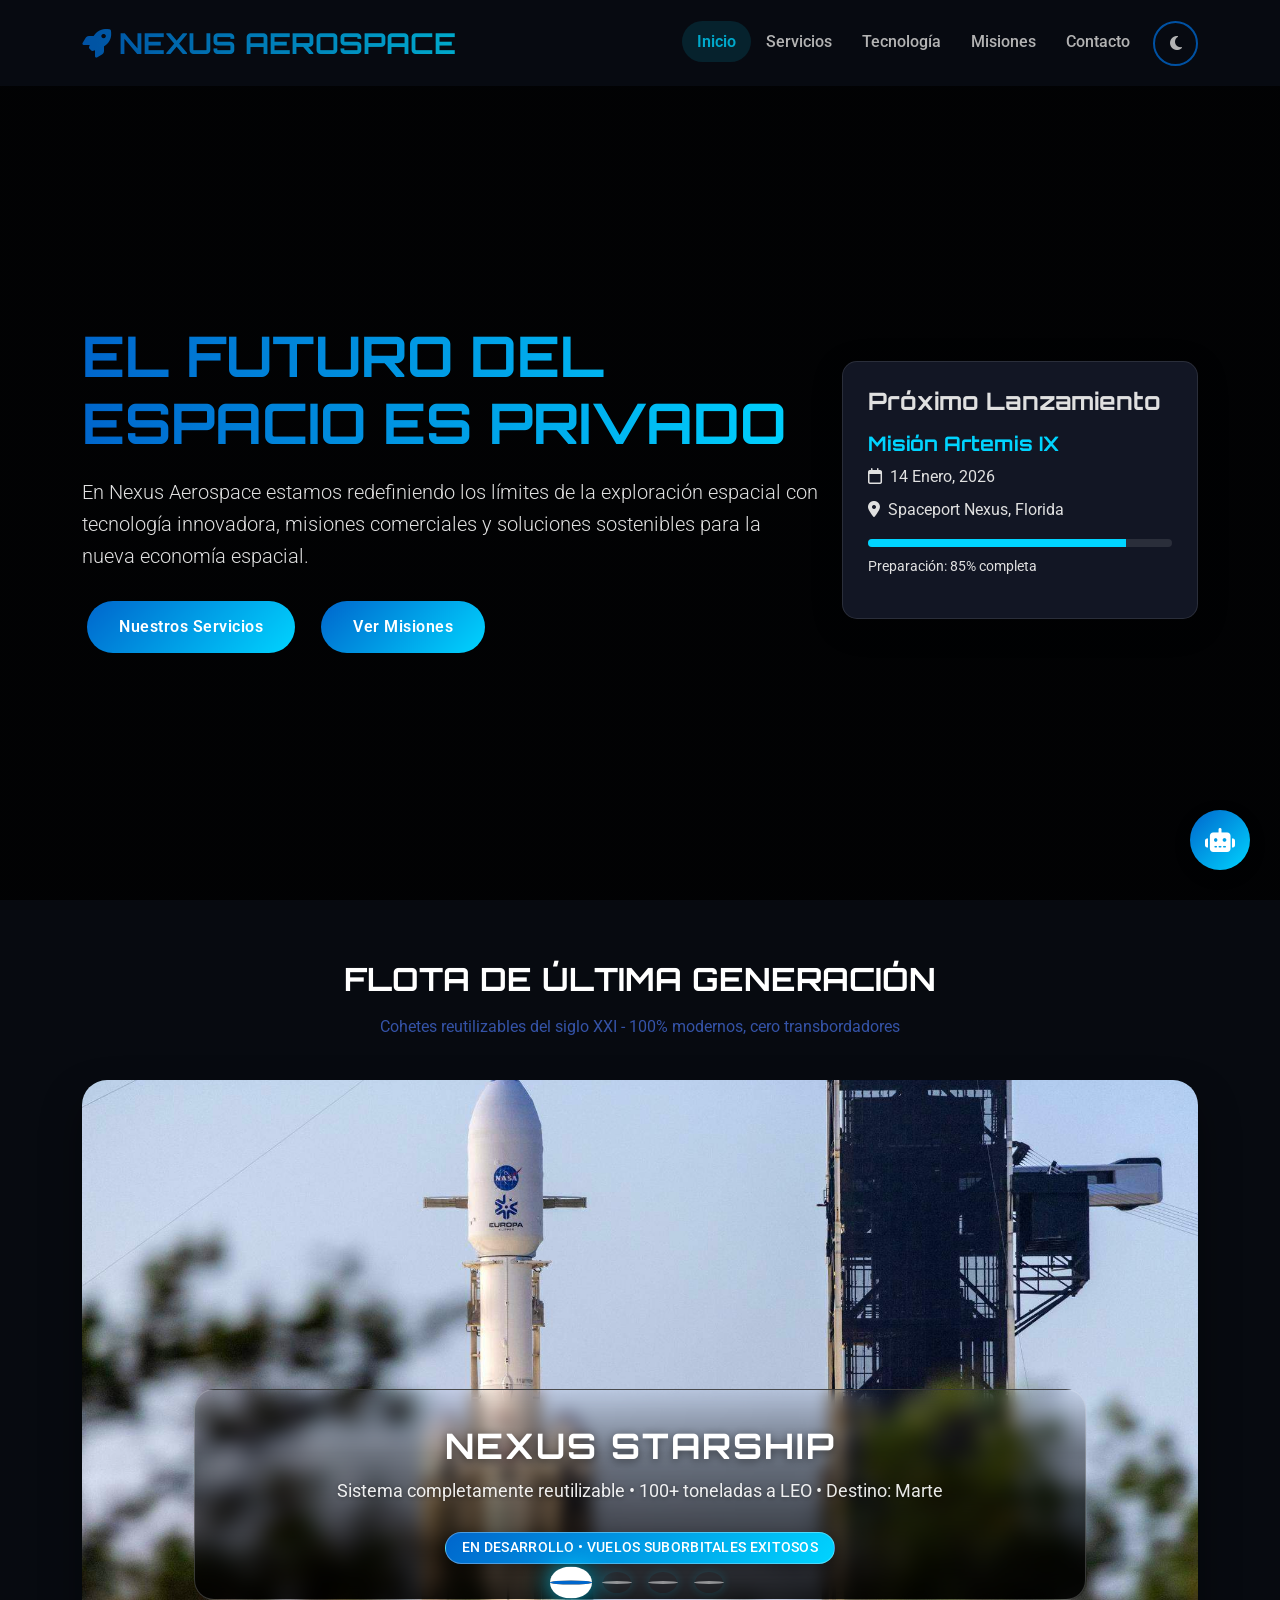
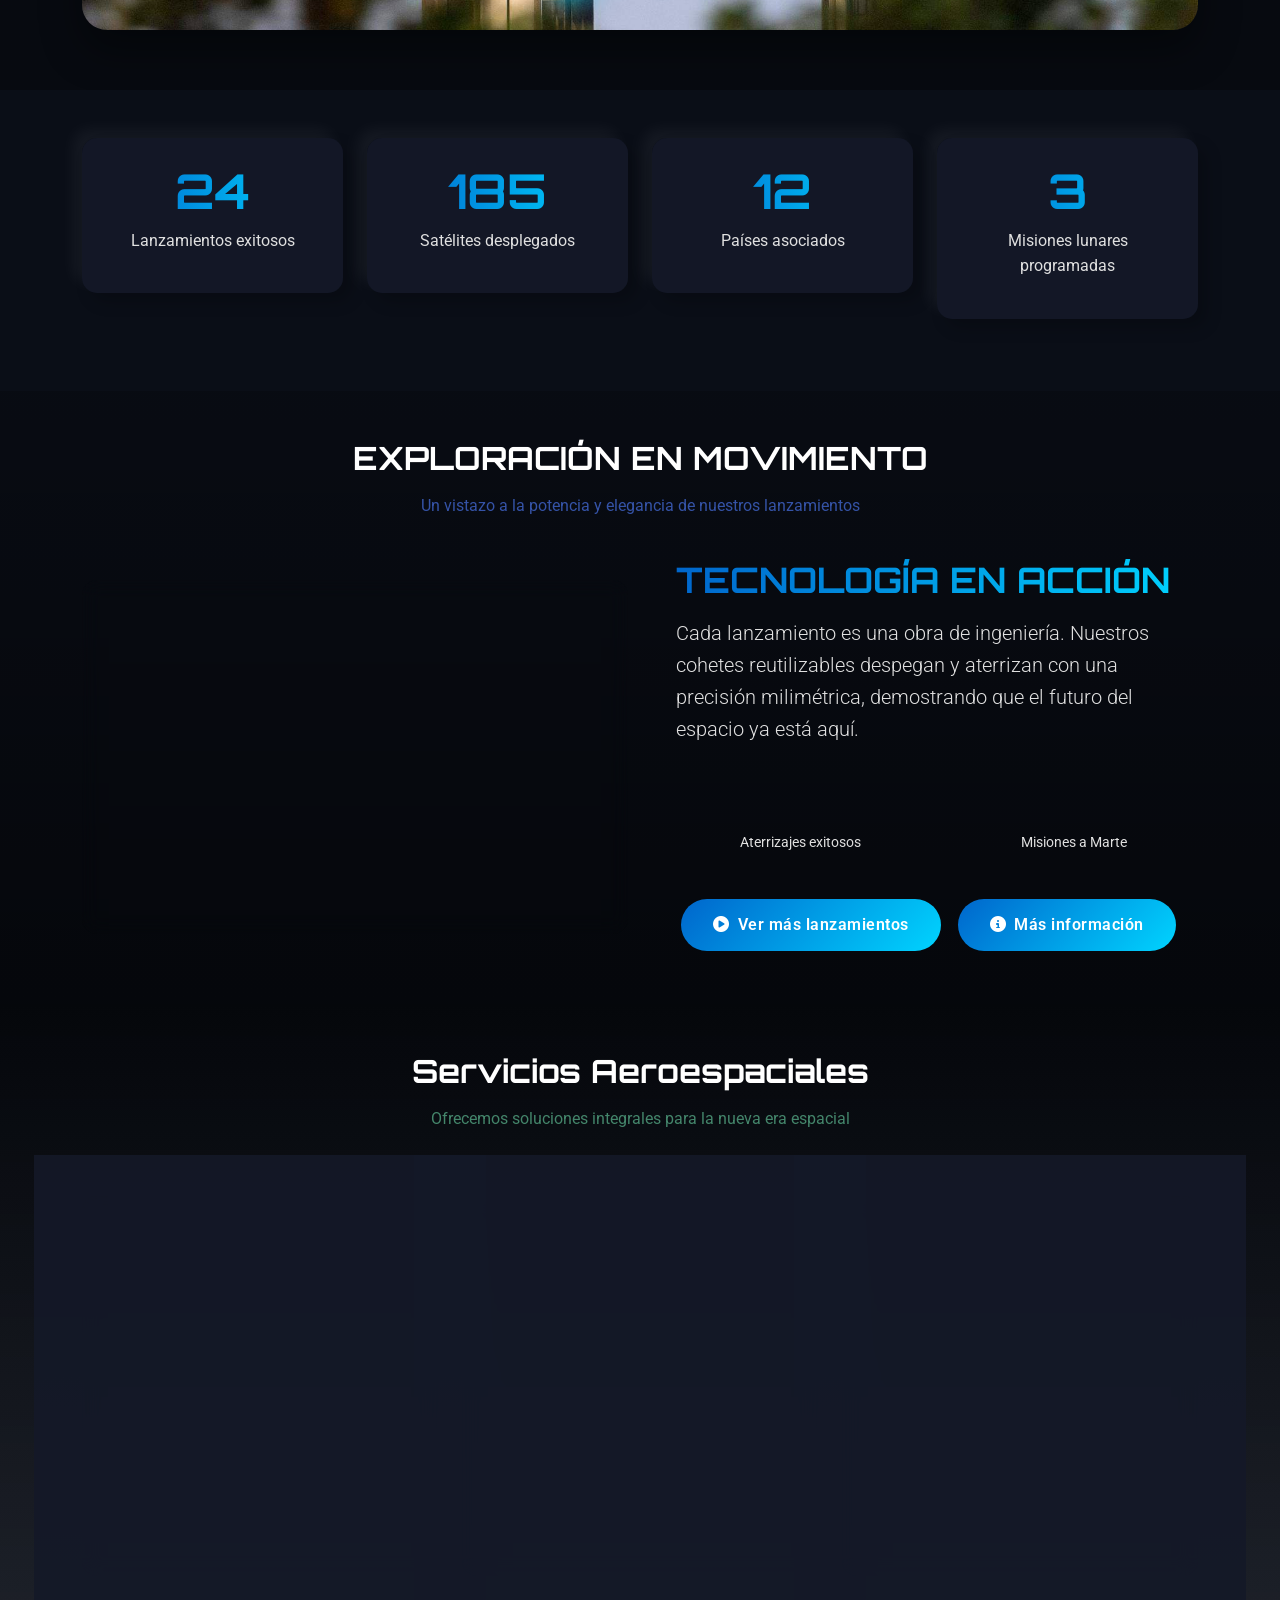
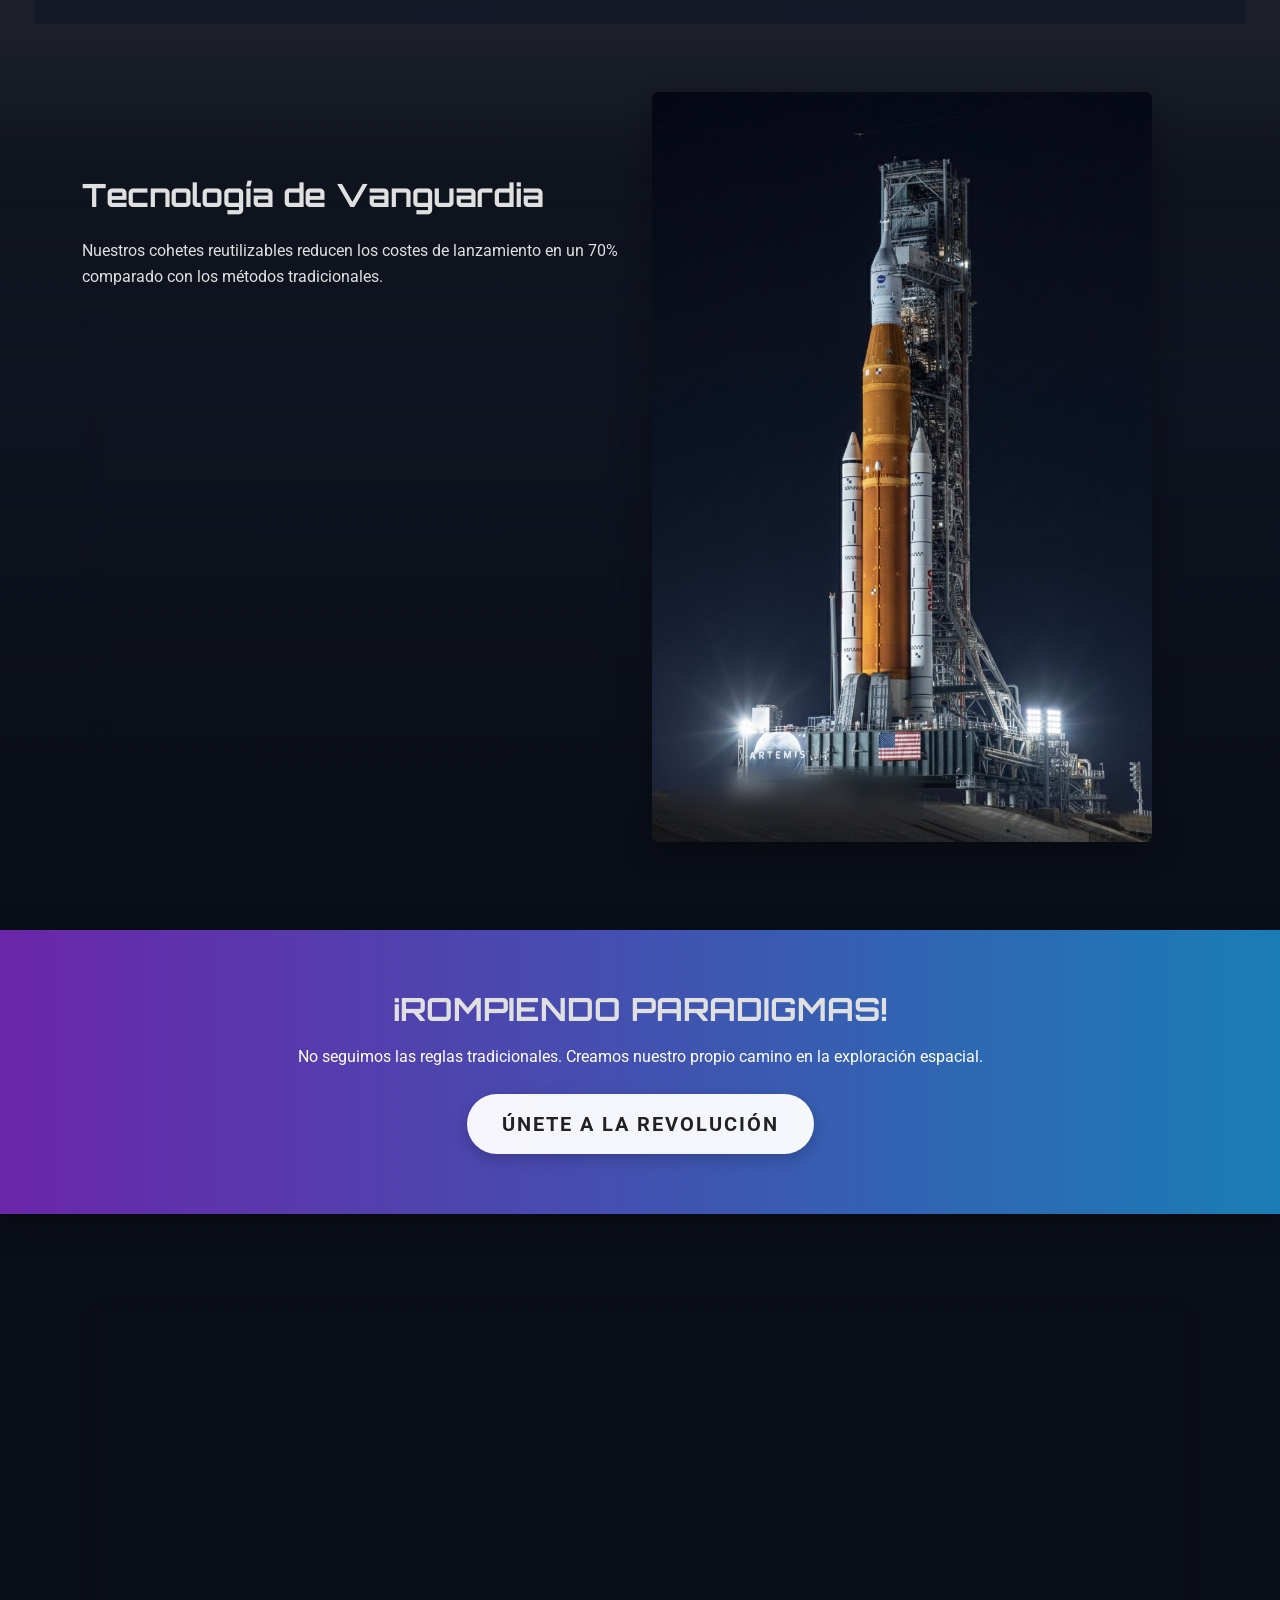
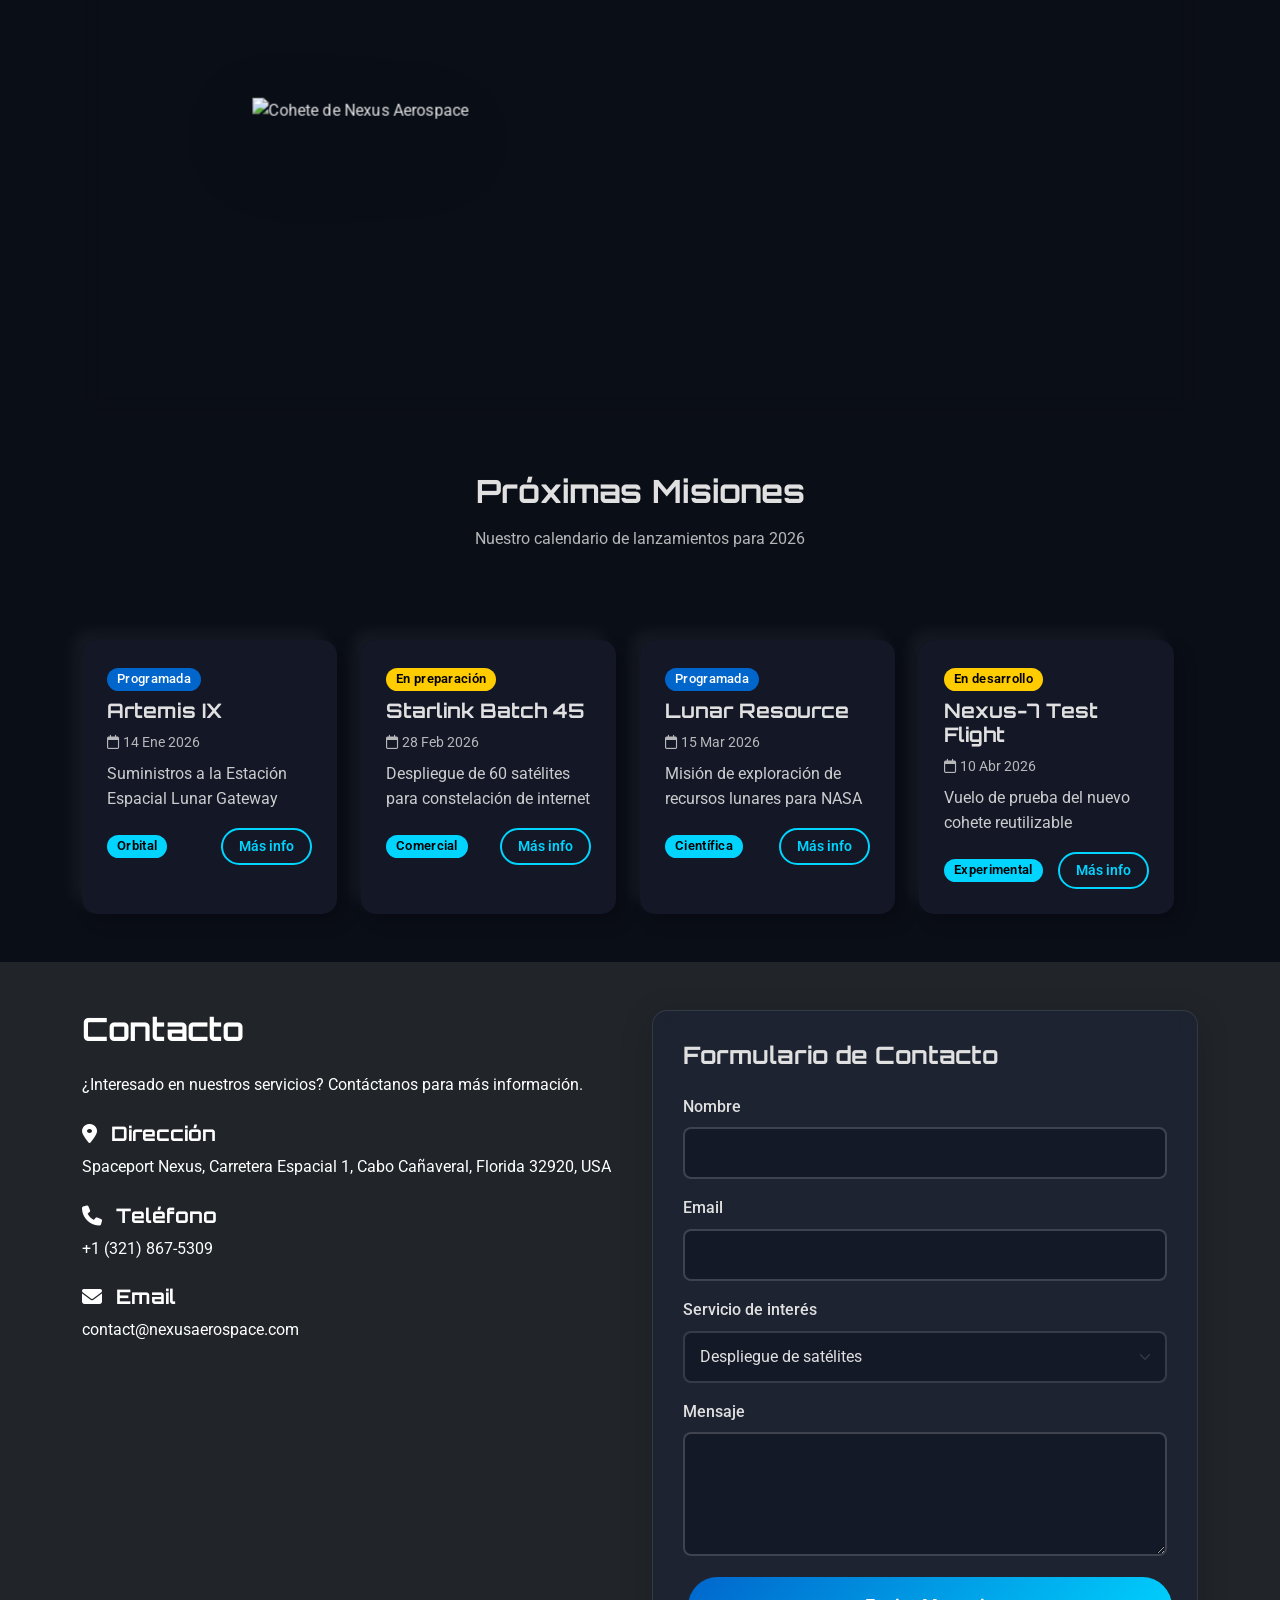
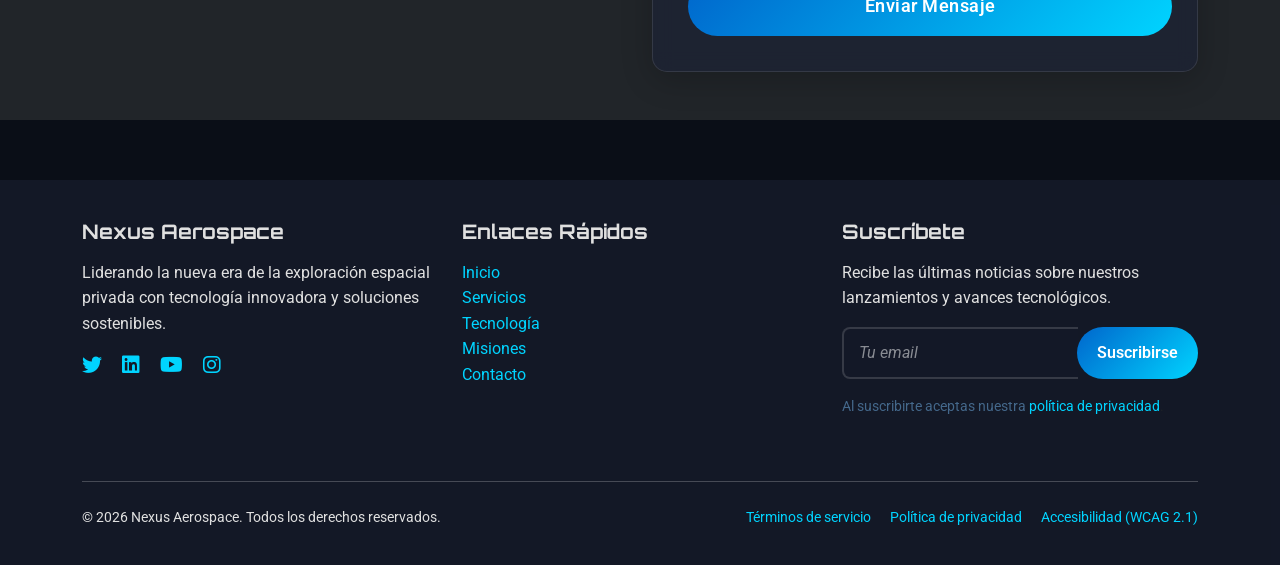
==== index.html @ 72b87dfe "Add files via upload" ====
<!DOCTYPE html>
<html lang="es">
<head>
    <meta charset="UTF-8">
    <meta name="viewport" content="width=device-width, initial-scale=1.0">
    <title>Nexus Aerospace - Exploración Espacial Privada</title>
    
    <!-- Bootstrap 5 CSS -->
    <link href="https://cdn.jsdelivr.net/npm/bootstrap@5.3.0/dist/css/bootstrap.min.css" rel="stylesheet">
    
    <!-- Google Fonts -->
    <link href="https://fonts.googleapis.com/css2?family=Orbitron:wght@400;500;700&family=Roboto:wght@300;400;500&display=swap" rel="stylesheet">
    
    <!-- Font Awesome Icons -->
    <link rel="stylesheet" href="https://cdnjs.cloudflare.com/ajax/libs/font-awesome/6.4.0/css/all.min.css">
    <style>
        :root {
            --bg-color: #0a0e17;
            --text-color: #e0e0e0;
            --primary-color: #0066cc;
            --secondary-color: #00d4ff;
            --accent-color: #ff4d00;
            --card-bg: rgba(20, 25, 40, 0.9);
            --navbar-bg: rgba(10, 14, 23, 0.98);
            --transition-speed: 0.3s;
            --menu-text-color: #e0e0e0;
            --accordion-text-color: #e0e0e0;
            --mission-status-color: #ffcc00;
            --mission-text-color: #e0e0e0;
            --form-bg-color: rgba(30, 35, 50, 0.95);
        }
        
        [data-theme="light"] {
            --bg-color: #f5f7fa;
            --text-color: #222222;
            --primary-color: #1a73e8;
            --secondary-color: #0077b6;
            --accent-color: #e63946;
            --card-bg: rgba(255, 255, 255, 0.95);
            --navbar-bg: rgba(245, 247, 250, 0.98);
            --menu-text-color: #222222;
            --accordion-text-color: #222222;
            --mission-status-color: #b8860b;
            --mission-text-color: #333333;
            --form-bg-color: rgba(255, 255, 255, 0.95);
        }
        
        * {
            margin: 0;
            padding: 0;
            box-sizing: border-box;
            transition: background-color var(--transition-speed), color var(--transition-speed), border-color var(--transition-speed);
        }
        
        body {
            font-family: 'Roboto', sans-serif;
            background-color: var(--bg-color);
            color: var(--text-color);
            line-height: 1.6;
            overflow-x: hidden;
        }
        
        h1, h2, h3, h4, h5, h6 {
            font-family: 'Orbitron', sans-serif;
            font-weight: 700;
            color: var(--text-color);
        }
        
        /* Glassmorphism Effect */
        .glass-card {
            background: var(--card-bg);
            backdrop-filter: blur(10px);
            -webkit-backdrop-filter: blur(10px);
            border-radius: 15px;
            border: 1px solid rgba(255, 255, 255, 0.1);
            box-shadow: 0 8px 32px rgba(0, 0, 0, 0.2);
            padding: 25px;
        }
        
        /* Neumorphism Effect */
        .neumorphic-card {
            background: var(--card-bg);
            border-radius: 15px;
            box-shadow: 9px 9px 16px rgba(0, 0, 0, 0.2),
                       -9px -9px 16px rgba(255, 255, 255, 0.05);
            padding: 25px;
            color: var(--text-color);
        }
        
        /* Hero Section */
        .hero-section {
            min-height: 100vh;
            background: linear-gradient(rgba(0, 0, 0, 0.85), rgba(0, 0, 0, 0.85)), 
                        url('https://images.unsplash.com/photo-1708738793054-32b71e3fc822?q=80&w=1740&auto=format&fit=crop&ixlib=rb-4.1.0&ixid=M3wxMjA3fDB8MHxwaG90by1wYWdlfHx8fGVufDB8fHx8fA%3D%3D');
            background-size: cover;
            background-position: center;
            background-attachment: fixed;
            display: flex;
            align-items: center;
            position: relative;
            padding-top: 80px;
        }
        
        .hero-content {
            max-width: 800px;
        }
        
        .hero-title {
            font-size: 3.5rem;
            margin-bottom: 20px;
            background: linear-gradient(90deg, var(--primary-color), var(--secondary-color));
            -webkit-background-clip: text;
            background-clip: text;
            color: transparent;
            animation: fadeInUp 1s ease-out;
        }
        
        /* Animaciones */
        @keyframes fadeInUp {
            from {
                opacity: 0;
                transform: translateY(30px);
            }
            to {
                opacity: 1;
                transform: translateY(0);
            }
        }
        
        .fade-in {
            animation: fadeInUp 0.8s ease-out;
        }

        /* ANIMACIONES MEJORADAS PARA BOTONES */
        
        /* Keyframes para animaciones de botones */
        @keyframes pulse {
            0% {
                box-shadow: 0 0 0 0 rgba(0, 102, 204, 0.7);
            }
            70% {
                box-shadow: 0 0 0 10px rgba(0, 102, 204, 0);
            }
            100% {
                box-shadow: 0 0 0 0 rgba(0, 102, 204, 0);
            }
        }

        @keyframes shake {
            0%, 100% { transform: translateX(0); }
            10%, 30%, 50%, 70%, 90% { transform: translateX(-5px); }
            20%, 40%, 60%, 80% { transform: translateX(5px); }
        }

        @keyframes float {
            0%, 100% { transform: translateY(0); }
            50% { transform: translateY(-5px); }
        }

        @keyframes glow {
            0%, 100% { filter: brightness(100%); }
            50% { filter: brightness(120%); box-shadow: 0 0 20px var(--primary-color); }
        }

        @keyframes slideInRight {
            from {
                opacity: 0;
                transform: translateX(30px);
            }
            to {
                opacity: 1;
                transform: translateX(0);
            }
        }

        @keyframes slideInLeft {
            from {
                opacity: 0;
                transform: translateX(-30px);
            }
            to {
                opacity: 1;
                transform: translateX(0);
            }
        }

        @keyframes scaleUp {
            0%, 100% { transform: scale(1); }
            50% { transform: scale(1.1); }
        }

        @keyframes rotate {
            0% { transform: rotate(0deg); }
            100% { transform: rotate(360deg); }
        }

        @keyframes bounce {
            0%, 20%, 50%, 80%, 100% { transform: translateY(0); }
            40% { transform: translateY(-20px); }
            60% { transform: translateY(-10px); }
        }

        @keyframes spin {
            0% { transform: rotate(0deg) scale(1); }
            50% { transform: rotate(180deg) scale(1.2); }
            100% { transform: rotate(360deg) scale(1); }
        }

        /* Estilos base mejorados para botones */
        .btn, button, .btn-primary-custom, .btn-outline-light, .btn-light, .theme-toggle, .chatbot-icon {
            position: relative;
            overflow: hidden;
            transition: all 0.3s cubic-bezier(0.4, 0, 0.2, 1);
            cursor: pointer;
        }

        /* Efecto ripple mejorado */
        .btn-primary-custom::after, .btn-outline-light::after, .btn-light::after {
            content: '';
            position: absolute;
            top: 50%;
            left: 50%;
            width: 5px;
            height: 5px;
            background: rgba(255, 255, 255, 0.7);
            opacity: 0;
            border-radius: 100%;
            transform: scale(1, 1) translate(-50%, -50%);
            transform-origin: 50% 50%;
        }

        @keyframes ripple {
            0% {
                transform: scale(0, 0) translate(-50%, -50%);
                opacity: 0.7;
            }
            100% {
                transform: scale(20, 20) translate(-50%, -50%);
                opacity: 0;
            }
        }

        .btn-primary-custom:focus:not(:active)::after,
        .btn-outline-light:focus:not(:active)::after,
        .btn-light:focus:not(:active)::after {
            animation: ripple 0.8s ease-out;
        }

        /* Botón primario mejorado */
        .btn-primary-custom {
            background: linear-gradient(135deg, var(--primary-color), var(--secondary-color));
            border: none;
            border-radius: 50px;
            padding: 14px 32px;
            font-weight: 600;
            font-size: 1rem;
            margin: 5px;
            color: white;
            letter-spacing: 0.5px;
            animation: pulse 2s infinite;
            position: relative;
            z-index: 1;
        }
        
        .btn-primary-custom:hover {
            transform: translateY(-5px) scale(1.05);
            box-shadow: 0 15px 30px rgba(0, 102, 204, 0.4);
            color: white;
            animation: float 1s infinite;
        }

        .btn-primary-custom:active {
            transform: translateY(-2px) scale(0.98);
        }

        /* Botón outline mejorado */
        .btn-outline-light {
            background: linear-gradient(135deg, var(--primary-color), var(--secondary-color));
            border: none;
            border-radius: 50px;
            padding: 14px 32px;
            font-weight: 600;
            font-size: 1rem;
            margin: 5px;
            color: white;
            letter-spacing: 0.5px;
            animation: pulse 2s infinite;
            position: relative;
            z-index: 1;
        }

        .btn-outline-light:hover {
            background: linear-gradient(135deg, var(--primary-color), var(--secondary-color));
            border-color: transparent;
            color: white;
            transform: translateY(-3px) scale(1.05);
            box-shadow: 0 10px 25px rgba(0, 212, 255, 0.4);
            animation: glow 1.5s infinite;
        }

        .btn-outline-light:active {
            transform: translateY(-1px) scale(0.98);
        }

        /* Botón de light en brutalist section */
        .brutalist-section .btn-light {
            border-radius: 50px;
            padding: 14px 32px;
            font-weight: 600;
            background: white;
            color: var(--accent-color);
            border: 2px solid white;
            animation: slideInRight 0.8s ease-out;
            position: relative;
            overflow: hidden;
            transition: all 0.3s;
        }

        .brutalist-section .btn-light:hover {
            background: transparent;
            color: white;
            border-color: white;
            transform: translateY(-5px) scale(1.05);
            box-shadow: 0 10px 30px rgba(255, 255, 255, 0.3);
            animation: shake 0.5s ease-in-out;
        }

        /* Botón de suscripción */
        #subscribe-btn {
            background: linear-gradient(135deg, var(--primary-color), var(--secondary-color));
            border: none;
            color: white;
            font-weight: 600;
            padding: 10px 20px;
            border-radius: 50px;
            transition: all 0.3s;
            position: relative;
            overflow: hidden;
        }

        #subscribe-btn:hover {
            transform: translateY(-3px) scale(1.05);
            box-shadow: 0 10px 20px rgba(0, 102, 204, 0.3);
        }

        #subscribe-btn i {
            transition: transform 0.3s;
        }

        #subscribe-btn:hover i {
            animation: rotate 0.8s ease-in-out;
        }

        /* Botón "Más info" en misiones */
        .btn-outline-primary {
            border: 2px solid var(--secondary-color);
            color: var(--secondary-color);
            background: transparent;
            padding: 6px 16px;
            border-radius: 25px;
            font-weight: 600;
            transition: all 0.3s;
            position: relative;
            overflow: hidden;
        }

        .btn-outline-primary:hover {
            background: var(--secondary-color);
            color: #000;
            transform: translateY(-3px) scale(1.05);
            box-shadow: 0 5px 15px rgba(0, 212, 255, 0.4);
            border-color: var(--secondary-color);
        }

        .btn-outline-primary:active {
            transform: translateY(-1px) scale(0.98);
        }

        /* Toggle Theme Button */
        .theme-toggle {
            background: transparent;
            border: 2px solid var(--primary-color);
            color: var(--menu-text-color);
            border-radius: 50%;
            width: 45px;
            height: 45px;
            display: flex;
            align-items: center;
            justify-content: center;
            cursor: pointer;
            transition: all 0.3s;
            animation: float 3s infinite;
        }
        
        .theme-toggle:hover {
            background-color: var(--primary-color);
            color: white;
            transform: rotate(180deg) scale(1.1);
            border-color: var(--secondary-color);
            box-shadow: 0 0 20px var(--primary-color);
        }

        .theme-toggle i {
            transition: transform 0.5s;
        }

        .theme-toggle:hover i {
            animation: spin 0.8s ease-in-out;
        }

        /* Chatbot Container - Estilos para Houston */
        .chatbot-container {
            position: fixed;
            bottom: 100px;
            right: 30px;
            width: 350px;
            max-width: 90vw;
            background: var(--card-bg);
            backdrop-filter: blur(10px);
            -webkit-backdrop-filter: blur(10px);
            border-radius: 20px;
            border: 1px solid rgba(255, 255, 255, 0.2);
            box-shadow: 0 10px 40px rgba(0, 0, 0, 0.3);
            z-index: 1000;
            overflow: hidden;
            display: none;
            flex-direction: column;
            transform: translateY(20px);
            opacity: 0;
            transition: all 0.4s cubic-bezier(0.175, 0.885, 0.32, 1.275);
        }

        .chatbot-container.active {
            display: flex;
            transform: translateY(0);
            opacity: 1;
        }

        .chatbot-header {
            background: linear-gradient(135deg, var(--primary-color), var(--secondary-color));
            color: white;
            padding: 15px 20px;
            display: flex;
            align-items: center;
            justify-content: space-between;
        }

        .chatbot-header h3 {
            margin: 0;
            font-size: 1.2rem;
            color: white;
            font-family: 'Orbitron', sans-serif;
        }

        .chatbot-header button {
            background: rgba(255, 255, 255, 0.2);
            border: none;
            color: white;
            width: 30px;
            height: 30px;
            border-radius: 50%;
            display: flex;
            align-items: center;
            justify-content: center;
            transition: all 0.3s;
        }

        .chatbot-header button:hover {
            background: rgba(255, 255, 255, 0.4);
            transform: scale(1.1);
        }

        .chatbot-messages {
            height: 300px;
            overflow-y: auto;
            padding: 20px;
            background: var(--card-bg);
        }

        .message {
            margin-bottom: 15px;
            display: flex;
            flex-direction: column;
        }

        .message.user {
            align-items: flex-end;
        }

        .message.bot {
            align-items: flex-start;
        }

        .message-content {
            max-width: 80%;
            padding: 10px 15px;
            border-radius: 18px;
            font-size: 0.9rem;
            line-height: 1.4;
        }

        .user .message-content {
            background: var(--primary-color);
            color: white;
            border-bottom-right-radius: 4px;
        }

        .bot .message-content {
            background: rgba(255, 255, 255, 0.1);
            color: var(--text-color);
            border-bottom-left-radius: 4px;
        }

        .chatbot-input {
            display: flex;
            padding: 15px;
            background: var(--card-bg);
            border-top: 1px solid rgba(255, 255, 255, 0.1);
        }

        .chatbot-input input {
            flex: 1;
            padding: 10px 15px;
            border: 2px solid rgba(255, 255, 255, 0.1);
            background: var(--card-bg);
            color: var(--text-color);
            border-radius: 25px;
            margin-right: 10px;
            font-size: 0.9rem;
        }

        .chatbot-input input:focus {
            outline: none;
            border-color: var(--secondary-color);
        }

        .chatbot-input button {
            background: linear-gradient(135deg, var(--primary-color), var(--secondary-color));
            border: none;
            color: white;
            width: 45px;
            height: 45px;
            border-radius: 50%;
            display: flex;
            align-items: center;
            justify-content: center;
            transition: all 0.3s;
        }

        .chatbot-input button:hover {
            transform: scale(1.1) rotate(15deg);
        }

        /* Chatbot Icon */
        .chatbot-icon {
            position: fixed;
            bottom: 30px;
            right: 30px;
            width: 60px;
            height: 60px;
            background: linear-gradient(135deg, var(--primary-color), var(--secondary-color));
            border-radius: 50%;
            display: flex;
            align-items: center;
            justify-content: center;
            color: white;
            font-size: 1.5rem;
            cursor: pointer;
            box-shadow: 0 5px 15px rgba(0, 0, 0, 0.3);
            z-index: 999;
            animation: bounce 2s infinite, pulse 2s infinite;
            transition: all 0.3s;
        }
        
        .chatbot-icon:hover {
            transform: scale(1.2) rotate(360deg);
            background: linear-gradient(135deg, var(--secondary-color), var(--primary-color));
            box-shadow: 0 0 30px var(--secondary-color);
            animation: none;
        }

        .chatbot-icon i {
            transition: transform 0.3s;
        }

        .chatbot-icon:hover i {
            animation: shake 0.5s ease-in-out;
        }

        /* Navbar links como botones */
        .navbar-nav .nav-link {
            color: var(--menu-text-color) !important;
            font-weight: 500;
            padding: 8px 15px !important;
            transition: all 0.3s;
            position: relative;
            border-radius: 25px;
        }
        
        .navbar-nav .nav-link:hover {
            color: var(--secondary-color) !important;
            background: rgba(0, 212, 255, 0.1);
            transform: translateY(-2px);
        }

        .navbar-nav .nav-link.active {
            color: var(--secondary-color) !important;
            font-weight: 600;
            background: rgba(0, 212, 255, 0.15);
        }

        /* Botones en cards de misiones */
        .neumorphic-card .btn-sm {
            transition: all 0.3s;
        }

        .neumorphic-card .btn-sm:hover {
            transform: scale(1.1) translateX(5px);
            background: var(--secondary-color);
            color: #000;
            border-color: var(--secondary-color);
        }

        /* Enlaces del footer */
        .footer a {
            color: var(--secondary-color);
            text-decoration: none;
            transition: all 0.3s;
            position: relative;
            display: inline-block;
        }
        
        .footer a:hover {
            color: var(--primary-color);
            transform: translateX(5px);
            text-decoration: underline;
        }

        .footer .social-icons a {
            transition: all 0.3s;
            display: inline-block;
        }

        .footer .social-icons a:hover {
            transform: translateY(-5px) scale(1.2);
            color: var(--secondary-color);
            text-decoration: none;
        }

        /* Botón de envío en formulario */
        #contact-form .btn-primary-custom {
            width: 100%;
            padding: 16px 32px;
            font-size: 1.1rem;
            animation: pulse 2s infinite;
        }

        #contact-form .btn-primary-custom:hover {
            transform: translateY(-5px) scale(1.02);
            letter-spacing: 2px;
        }

        /* ===== TARJETAS 3D PARA SERVICIOS ===== */
        .service-card-container {
            perspective: 1500px;
            height: 380px;
            cursor: pointer;
        }
        
        .service-card-3d {
            position: relative;
            width: 100%;
            height: 100%;
            text-align: center;
            transition: transform 0.8s;
            transform-style: preserve-3d;
            border-radius: 15px;
        }
        
        .service-card-container:hover .service-card-3d {
            transform: rotateY(180deg);
        }
        
        .service-card-front, .service-card-back {
            position: absolute;
            width: 100%;
            height: 100%;
            backface-visibility: hidden;
            border-radius: 15px;
            overflow: hidden;
            box-shadow: 0 8px 32px rgba(0, 0, 0, 0.2);
            padding: 25px;
            display: flex;
            flex-direction: column;
            justify-content: center;
        }
        
        .service-card-front {
            background: var(--card-bg);
            backdrop-filter: blur(10px);
            -webkit-backdrop-filter: blur(10px);
            border: 1px solid rgba(255, 255, 255, 0.1);
            color: var(--text-color);
        }
        
        .service-card-front .icon-wrapper {
            font-size: 3.5rem;
            color: var(--secondary-color);
            margin-bottom: 20px;
        }
        
        .service-card-front h4 {
            margin-bottom: 15px;
            font-size: 1.5rem;
        }
        
        .service-card-front p {
            font-size: 0.95rem;
            opacity: 0.9;
        }
        
        .service-card-back {
            background: linear-gradient(135deg, var(--primary-color), var(--secondary-color));
            transform: rotateY(180deg);
            color: white;
            text-align: left;
        }
        
        .service-card-back h5 {
            font-size: 1.3rem;
            margin-bottom: 20px;
            color: white;
            border-bottom: 2px solid rgba(255, 255, 255, 0.3);
            padding-bottom: 10px;
        }
        
        .service-card-back ul {
            list-style: none;
            padding: 0;
            margin-bottom: 20px;
        }
        
        .service-card-back ul li {
            margin-bottom: 12px;
            font-size: 0.9rem;
            display: flex;
            align-items: center;
        }
        
        .service-card-back ul li i {
            margin-right: 10px;
            font-size: 0.8rem;
            color: rgba(255, 255, 255, 0.9);
        }
        
        .service-card-back .btn-sm {
            background: rgba(255, 255, 255, 0.2);
            border: 2px solid white;
            color: white;
            border-radius: 50px;
            padding: 8px 20px;
            font-weight: 600;
            transition: 0.3s;
            width: fit-content;
        }
        
        .service-card-back .btn-sm:hover {
            background: white;
            color: var(--primary-color);
        }
        
        /* Cards Hover Effects - eliminados los anteriores y reemplazados por 3D */
        .service-card {
            display: none; /* Ocultamos las cards antiguas */
        }
        
        /* Navbar */
        .navbar {
            background-color: var(--navbar-bg);
            backdrop-filter: blur(10px);
            -webkit-backdrop-filter: blur(10px);
            padding: 15px 0;
            transition: all var(--transition-speed);
            position: fixed;
            top: 0;
            width: 100%;
            z-index: 1000;
        }
        
        .navbar-brand {
            font-family: 'Orbitron', sans-serif;
            font-weight: 700;
            font-size: 1.8rem;
            background: linear-gradient(90deg, var(--primary-color), var(--secondary-color));
            -webkit-background-clip: text;
            background-clip: text;
            color: transparent;
        }
        
        /* Statistics Section - ANIMACIÓN MEJORADA */
        .stat-number {
            font-size: 3rem;
            font-weight: 700;
            font-family: 'Orbitron', sans-serif;
            background: linear-gradient(90deg, var(--primary-color), var(--secondary-color));
            -webkit-background-clip: text;
            background-clip: text;
            color: transparent;
        }
        
        /* ANIMACIÓN PARA LAS TARJETAS DE ESTADÍSTICAS */
        #stats .neumorphic-card {
            transition: all 0.4s cubic-bezier(0.175, 0.885, 0.32, 1.275);
            cursor: pointer;
            position: relative;
            z-index: 1;
            overflow: hidden;
        }
        
        #stats .neumorphic-card::before {
            content: '';
            position: absolute;
            top: 0;
            left: 0;
            right: 0;
            bottom: 0;
            background: linear-gradient(135deg, var(--primary-color), var(--secondary-color));
            opacity: 0;
            z-index: -1;
            transition: opacity 0.4s ease;
        }
        
        #stats .neumorphic-card:hover {
            transform: translateY(-15px) scale(1.05);
            box-shadow: 0 20px 30px rgba(0, 212, 255, 0.3);
            border-color: var(--secondary-color);
        }
        
        #stats .neumorphic-card:hover::before {
            opacity: 0.1;
        }
        
        #stats .neumorphic-card:hover .stat-number {
            animation: pulse 1s infinite;
        }
        
        #stats .neumorphic-card:hover p {
            color: var(--secondary-color);
            font-weight: 600;
        }
        
        /* ===== CARRUSEL MEJORADO - TRANSICIONES ULTRA SUAVES ===== */
        .rocket-carousel-section {
            padding: 60px 0;
            background: linear-gradient(180deg, rgba(0,0,0,0.3), rgba(0,0,0,0.3));
            position: relative;
            overflow: hidden;
        }
        
        /* Transiciones ultra suaves con cubic-bezier personalizado */
        .carousel {
            border-radius: 25px;
            box-shadow: 0 20px 40px rgba(0, 0, 0, 0.4);
        }
        
        .carousel-inner {
            border-radius: 25px;
            overflow: hidden;
        }
        
        .carousel-item {
            transition: transform 1.2s cubic-bezier(0.25, 0.46, 0.45, 0.98) !important;
            transition-duration: 1.2s !important;
        }
        
        .carousel-item img {
            height: 550px;
            object-fit: cover;
            object-position: center 30%;
            border-radius: 25px;
            border: 3px solid rgba(255,255,255,0.15);
            transform: scale(1);
            transition: transform 8s cubic-bezier(0.25, 0.46, 0.45, 0.98), filter 1.5s ease;
            filter: brightness(0.9) saturate(1.2);
        }
        
        .carousel-item.active img {
            transform: scale(1.05);
            filter: brightness(1) saturate(1.3);
            transition: transform 12s cubic-bezier(0.25, 0.46, 0.45, 0.98), filter 2s ease;
        }
        
        /* Efecto de zoom lento y suave */
        .carousel-item {
            overflow: hidden;
        }
        
        .carousel-item img {
            transition: transform 8s ease-out, filter 2s ease;
        }
        
        /* Captions con animación suave */
        .carousel-caption {
            background: linear-gradient(0deg, rgba(0,0,0,0.85) 0%, rgba(0,0,0,0.4) 70%, transparent 100%);
            border-radius: 20px;
            bottom: 30px;
            padding: 35px;
            left: 10%;
            right: 10%;
            backdrop-filter: blur(8px);
            -webkit-backdrop-filter: blur(8px);
            border: 1px solid rgba(255,255,255,0.2);
            transform: translateY(20px);
            opacity: 0;
            animation: slideUpCaption 0.8s cubic-bezier(0.25, 0.46, 0.45, 0.98) forwards;
            animation-delay: 0.3s;
        }
        
        @keyframes slideUpCaption {
            from {
                opacity: 0;
                transform: translateY(20px);
            }
            to {
                opacity: 1;
                transform: translateY(0);
            }
        }
        
        .carousel-caption h3 {
            font-size: 2.2rem;
            font-weight: 700;
            text-shadow: 0 2px 10px rgba(0,0,0,0.5);
            margin-bottom: 10px;
            letter-spacing: 2px;
        }
        
        .carousel-caption p {
            font-size: 1.1rem;
            text-shadow: 0 1px 5px rgba(0,0,0,0.5);
            opacity: 0.9;
        }
        
        /* Indicadores mejorados */
        .carousel-indicators {
            bottom: 20px;
            gap: 10px;
        }
        
        .carousel-indicators button {
            width: 14px;
            height: 14px;
            border-radius: 50%;
            margin: 0 5px;
            background-color: var(--secondary-color);
            border: 2px solid transparent;
            opacity: 0.6;
            transition: all 0.4s cubic-bezier(0.175, 0.885, 0.32, 1.275);
            box-shadow: 0 0 10px rgba(0,212,255,0.3);
        }
        
        .carousel-indicators button.active {
            opacity: 1;
            transform: scale(1.4);
            background-color: var(--primary-color);
            border-color: white;
            box-shadow: 0 0 20px var(--secondary-color);
        }
        
        /* Controles mejorados */
        .carousel-control-prev, .carousel-control-next {
            width: 6%;
            opacity: 0;
            transition: opacity 0.5s ease, transform 0.3s ease;
            background: linear-gradient(90deg, rgba(0,0,0,0.3), transparent);
            border-radius: 25px 0 0 25px;
        }
        
        .carousel-control-next {
            background: linear-gradient(-90deg, rgba(0,0,0,0.3), transparent);
            border-radius: 0 25px 25px 0;
        }
        
        .carousel:hover .carousel-control-prev,
        .carousel:hover .carousel-control-next {
            opacity: 1;
        }
        
        .carousel-control-prev:hover,
        .carousel-control-next:hover {
            transform: scale(1.05);
            background: linear-gradient(90deg, rgba(0,0,0,0.5), transparent);
        }
        
        .carousel-control-prev-icon,
        .carousel-control-next-icon {
            width: 40px;
            height: 40px;
            background-color: rgba(0,0,0,0.5);
            border-radius: 50%;
            padding: 10px;
            border: 2px solid white;
            transition: all 0.3s;
        }
        
        .carousel-control-prev:hover .carousel-control-prev-icon,
        .carousel-control-next:hover .carousel-control-next-icon {
            background-color: var(--primary-color);
            transform: scale(1.2);
        }
        
        /* Badges en carrusel */
        .carousel-caption .badge {
            font-size: 0.9rem;
            padding: 8px 16px;
            border-radius: 30px;
            margin-top: 10px;
            display: inline-block;
            background: linear-gradient(135deg, var(--primary-color), var(--secondary-color));
            color: white;
            border: 1px solid rgba(255,255,255,0.3);
            box-shadow: 0 5px 15px rgba(0,0,0,0.3);
            animation: pulse 2s infinite;
        }
.services-section {
    background: linear-gradient(180deg, rgba(0,0,0,0.5), rgba(255,255,255,0.08));
    position: relative;
    overflow: hidden;
}
[data-theme="dark"] #technology {
    position: relative;
    overflow: hidden;
    background: linear-gradient(
        180deg,
        rgba(255,255,255,0.08) 0%,
        rgba(40, 45, 60, 0.18) 18%,
        rgba(20, 25, 40, 0.55) 42%,
        var(--bg-color) 100%
    );
}
        
        /* ===== NUEVOS ESTILOS PARA LA SECCIÓN DE VIDEO ===== */
        .video-showcase-section {
            background: linear-gradient(180deg, rgba(0,0,0,0.2), rgba(0,0,0,0.5));
            position: relative;
            overflow: hidden;
            padding: 60px 0;
        }
        
        .video-wrapper {
            transition: transform 0.5s ease, box-shadow 0.5s ease;
            padding:0rem !important;
        }
        
        .video-wrapper:hover {
            transform: scale(1.02);
            box-shadow: 0 20px 40px rgba(0, 212, 255, 0.3);
        }
        
        .ratio {
            border: 0px solid rgba(255,255,255,0.15);
            border-radius: 15px;
            overflow: hidden;
        }
        
        iframe {
            border: none;
            transition: filter 1s ease;
        }
        
        iframe:hover {
            filter: brightness(1.1) saturate(1.2);
        }
        
        .video-caption .badge {
            background: linear-gradient(135deg, var(--primary-color), var(--secondary-color));
            padding: 8px 20px;
            font-size: 0.9rem;
            letter-spacing: 1px;
        }
        
        .video-content h3 {
            font-size: 2.2rem;
            font-weight: 700;
            animation: slideInLeft 0.8s ease-out;
            background: linear-gradient(90deg, var(--primary-color), var(--secondary-color));
            -webkit-background-clip: text;
            background-clip: text;
            color: transparent;
        }
        
        .video-content p {
            animation: fadeInUp 0.8s ease-out 0.2s both;
        }
        
        .video-content .row {
            animation: fadeInUp 0.8s ease-out 0.4s both;
        }
        
        .video-content .btn {
            animation: fadeInUp 0.8s ease-out 0.6s both;
        }
        
        .video-content .stat-number {
            font-size: 2.2rem !important;
        }
        
        @media (max-width: 768px) {
            .hero-title {
                font-size: 2.5rem;
            }
            
            .stat-number {
                font-size: 2.5rem;
            }
            
            .navbar-nav {
                text-align: center;
                background-color: var(--navbar-bg);
                border-radius: 10px;
                padding: 10px;
                margin-top: 10px;
            }
            
            .btn-primary-custom, .btn-outline-light {
                padding: 12px 24px;
                font-size: 0.95rem;
            }
            
            .carousel-item img {
                height: 400px;
            }
            
            .carousel-caption {
                padding: 20px;
            }
            
            .carousel-caption h3 {
                font-size: 1.5rem;
            }
            
            .carousel-caption p {
                font-size: 0.9rem;
            }
            
            .video-content h3 {
                font-size: 1.8rem;
            }
            
            .video-wrapper {
                margin-bottom: 20px;
            }

            .chatbot-container {
                width: 300px;
                bottom: 80px;
                right: 15px;
            }
            
            .service-card-container {
                height: 350px;
                margin-bottom: 30px;
            }
        }
        
        @media (max-width: 576px) {
            .hero-title {
                font-size: 2rem;
            }
            
            .glass-card, .neumorphic-card {
                padding: 20px;
            }
            
            .btn-primary-custom, .btn-outline-light {
                padding: 10px 20px;
                font-size: 0.9rem;
                display: block;
                width: 100%;
                margin: 8px 0;
            }
            
            .carousel-item img {
                height: 300px;
            }
            
            .carousel-caption {
                padding: 15px;
                left: 5%;
                right: 5%;
            }

            .chatbot-container {
                width: 280px;
                bottom: 70px;
                right: 10px;
            }
            
            .service-card-container {
                height: 320px;
            }
        }
        
        /* Footer */
        .footer {
            background-color: rgba(20, 25, 40, 0.95);
            padding: 40px 0 20px;
            margin-top: 60px;
            color: var(--text-color);
        }
        
        /* Lazy Loading Images */
        img.lazy {
            opacity: 0;
            transition: opacity 0.5s;
        }
        
        img.loaded {
            opacity: 1;
        }
        
        /* Accesibilidad - Focus Styles */
        a:focus, button:focus, input:focus, textarea:focus, select:focus {
            outline: 2px solid var(--accent-color);
            outline-offset: 3px;
        }
        
        /* Brutalist Element */
        .brutalist-section {
        background: linear-gradient(270deg, 
            rgba(255, 77, 0, 0.9),    /* Naranja intenso */
            rgba(0, 102, 204, 0.9),   /* Azul primario */
            rgba(0, 212, 255, 0.9),   /* Azul secundario */
            rgba(147, 51, 234, 0.9)   /* Púrpura */
        );
        background-size: 400% 400%;
        color: white;
        padding: 60px 40px;
        margin: 40px 0;
        text-align: center;
        border-radius: 0;
        position: relative;
        overflow: hidden;
        animation: gradientShift 12s ease infinite;
        box-shadow: 0 10px 30px rgba(0, 0, 0, 0.3);
        }
        .brutalist-section::before {
        content: '';
        position: absolute;
        top: 0;
        left: 0;
        right: 0;
        bottom: 0;
        background: rgba(0, 0, 0, 0.2);
        pointer-events: none;
        }
        @keyframes gradientShift {
        0% {
            background-position: 0% 50%;
        }
        25% {
            background-position: 50% 50%;
        }
        50% {
            background-position: 100% 50%;
        }
        75% {
            background-position: 50% 50%;
        }
        100% {
            background-position: 0% 50%;
        }
        }
        [data-theme="light"] .brutalist-section {
        background: linear-gradient(270deg,
            rgba(230, 57, 70, 0.95),  /* Rojo suave */
            rgba(26, 115, 232, 0.95), /* Azul claro */
            rgba(0, 119, 182, 0.95),  /* Azul oscuro */
            rgba(108, 99, 255, 0.95)  /* Púrpura suave */
        );
        background-size: 400% 400%;
        color: white;
        text-shadow: 1px 1px 3px rgba(0, 0, 0, 0.3);
    }
        .brutalist-section .btn-light {
        background: rgba(255, 255, 255, 0.95);
        color: #222;
        border: none;
        padding: 15px 35px;
        font-weight: 700;
        text-transform: uppercase;
        letter-spacing: 2px;
        border-radius: 50px;
        transition: all 0.4s;
        position: relative;
        z-index: 3;
        box-shadow: 0 5px 15px rgba(0, 0, 0, 0.2);
    }

    .brutalist-section .btn-light:hover {
        transform: translateY(-3px) scale(1.05);
        box-shadow: 0 8px 25px rgba(0, 0, 0, 0.3);
        background: white;
    }

    /* Media queries para responsive */
    @media (max-width: 768px) {
        .brutalist-section {
            padding: 50px 20px;
            animation-duration: 8s; /* Animación más rápida en móvil */
        }
        
        .brutalist-section h2 {
            font-size: 2rem;
        }
    }

    @media (max-width: 576px) {
        .brutalist-section {
            padding: 40px 15px;
        }
        
        .brutalist-section h2 {
            font-size: 1.8rem;
        }
    }

[data-theme="light"] .brutalist-section::before {
    background: rgba(255, 255, 255, 0.1);
}

    /* Asegurar que el contenido esté por encima del overlay */
    .brutalist-section .container {
        position: relative;
        z-index: 2;
    }
            
        /* Sección de Misiones - Texto legible */
        #missions {
            color: var(--mission-text-color);
        }
        
        #missions .section-title {
            color: var(--text-color);
        }
        
        #missions .text-muted {
            color: var(--text-color) !important;
            opacity: 0.8;
        }
        
        /* Badges de estado de misión */
        .badge {
            font-weight: 500 !important;
            font-size: 0.8rem;
            letter-spacing: 0.3px;
            padding: 5px 10px;
            border-radius: 20px;
        }
        
        .bg-success {
            background-color: var(--primary-color) !important;
        }
        
        .bg-warning {
            background-color: var(--mission-status-color) !important;
            color: #000000 !important;
            font-weight: 600 !important;
        }
        
        .bg-primary {
            background-color: var(--secondary-color) !important;
            color: #000000 !important;
            font-weight: 600 !important;
        }
        
        /* Nombre del cohete en misiones */
        #missions-container h5 {
            color: var(--text-color);
            font-weight: 700;
            margin-bottom: 10px;
        }
        
        #missions-container p {
            color: var(--text-color);
            opacity: 0.9;
        }
        
        .text-muted {
            color: rgb(78, 78, 78);
        }
        
        .glass-card.text-muted {
            color: rgb(76, 129, 179) !important;
        }

        .section-title {
            color: white;
        }
        
        /* Acordeones */
        .accordion-button {
            background-color: var(--card-bg) !important;
            color: var(--accordion-text-color) !important;
            font-weight: 600;
            border: none;
            padding: 15px 20px;
        }
        
        .accordion-button:not(.collapsed) {
            color: var(--secondary-color) !important;
            background-color: rgba(var(--primary-color), 0.1) !important;
            box-shadow: none;
        }
        
        .accordion-button:focus {
            box-shadow: 0 0 0 0.25rem rgba(var(--primary-color), 0.25);
            border-color: var(--primary-color);
        }
        
        .accordion-body {
            background-color: var(--card-bg);
            color: var(--accordion-text-color);
            padding: 20px;
            border-top: 1px solid rgba(255, 255, 255, 0.1);
        }
        
        .accordion-item {
            background-color: transparent;
            border: none;
        }
        
        /* Sección de Contacto */
        #contact {
            padding-top: 60px;
            padding-bottom: 60px;
            background-color: var(--card-bg);
        }
        
        #contact h2, #contact h4, #contact h5 {
            color: var(--text-color);
        }
        
        #contact .glass-card {
            background: var(--form-bg-color);
            padding: 30px;
        }
        
        /* Formulario de contacto */
        .form-control, .form-select {
         background-color: var(--card-bg);
        border: 2px solid rgba(255, 255, 255, 0.15);
        color: var(--text-color);
        padding: 12px 15px;
        transition: all 0.3s;
        border-radius: 8px;
        font-size: 1rem;
        }

        .form-control:focus, .form-select:focus {
        background-color: var(--card-bg);
        border-color: var(--primary-color);
        color: var(--text-color);
        box-shadow: 0 0 0 0.25rem rgba(0, 102, 204, 0.25);
        outline: none;
        }

        .form-control::placeholder {
        color: rgba(255, 255, 255, 0.5);
        font-style: italic;
        }
        .form-label {
            color: var(--text-color);
            font-weight: 500;
            margin-bottom: 8px;
        }
        [data-theme="light"] .form-control,
        [data-theme="light"] .form-select {
            border: 2px solid rgba(0, 0, 0, 0.15);
            background-color: #ffffff;
            color: #333333;
        }

        [data-theme="light"] .form-control:focus,
        [data-theme="light"] .form-select:focus {
            border-color: var(--primary-color);
            box-shadow: 0 0 0 0.25rem rgba(26, 115, 232, 0.25);
        }

        [data-theme="light"] .form-control::placeholder {
            color: rgba(0, 0, 0, 0.4);
        }

        /* Ajustes para el textarea específicamente */
        textarea.form-control {
            min-height: 120px;
            resize: vertical;
        }

        /* Estilos para el grupo de inputs del newsletter */
        .input-group .form-control {
            border-top-right-radius: 0;
            border-bottom-right-radius: 0;
            border-right: none;
        }

        .input-group .btn-primary {
            background-color: var(--primary-color);
            border: 2px solid var(--primary-color);
            color: white;
            border-top-left-radius: 0;
            border-bottom-left-radius: 0;
            padding: 10px 20px;
            transition: all 0.3s;
        }

        .input-group .btn-primary:hover {
            background-color: var(--secondary-color);
            border-color: var(--secondary-color);
        }
        
        /* Estilos para la imagen del cohete */
        #starship-theme-image {
            max-width: 100%;
            height: auto;
            margin-top: 20px;
            border-radius: 10px;
            box-shadow: 0 10px 30px rgba(0, 0, 0, 0.3);
            transition: transform 0.3s, box-shadow 0.3s;
        }

        #starship-theme-image:hover {
            transform: scale(1.02);
            box-shadow: 0 20px 40px rgba(0, 212, 255, 0.3);
        }
        
        /* Texto en Glass Card de próxima misión */
        .glass-card h4, .glass-card h5, .glass-card p {
            color: var(--text-color);
        }
        
        .glass-card .text-primary {
            color: var(--secondary-color) !important;
        }
        
        /* Mejoras específicas para tema claro */
        [data-theme="light"] .navbar-nav .nav-link {
            color: #333333 !important;
        }
        
        [data-theme="light"] .navbar-nav .nav-link:hover {
            color: var(--primary-color) !important;
        }
        
        [data-theme="light"] .btn-outline-light {
            color: #ffffff;
            border-color: #333333;
        }
        
        [data-theme="light"] .btn-outline-light:hover {
            background-color: #333333;
            color: white;
        }
        
        [data-theme="light"] .theme-toggle {
            color: #333333;
            border-color: #333333;
        }
        

        [data-theme="light"] .lead {
            color: white;
        }

        .col-lg-67 * {
            color: white !important;
        }

        [data-theme="light"] .theme-toggle:hover {
            background-color: #333333;
            color: white;
        }
        
        [data-theme="light"] .footer {
            background-color: rgba(240, 242, 245, 0.95);
        }
        
        /* Progress bar */
        .progress {
            background-color: rgba(255, 255, 255, 0.1);
        }
        
        .progress-bar {
            background-color: var(--primary-color);
            transition: width 1s ease-in-out;
        }
       /* ===== SECCIÓN INTERACTIVA DEL COHETE EN CAPAS ===== */
.rocket-mouse-section {
    padding: 40px 0 10px;
    position: relative;
    overflow: hidden;
}

.rocket-mouse-card {
    position: relative;
    overflow: hidden;
    padding: 32px;
    border-radius: 28px;
}

.rocket-mouse-copy {
    margin-bottom: 28px;
    position: relative;
    z-index: 4;
}

.rocket-kicker {
    display: inline-block;
    margin-bottom: 10px;
    padding: 8px 16px;
    border-radius: 999px;
    background: linear-gradient(135deg, var(--primary-color), var(--secondary-color));
    color: #fff;
    font-size: 0.85rem;
    font-weight: 700;
    letter-spacing: 0.06em;
    text-transform: uppercase;
    font-family: 'Orbitron', sans-serif;
}

.rocket-mouse-scene {
    --mx: 0;
    --my: 0;
    position: relative;
    min-height: 540px;
    border-radius: 24px;
    overflow: hidden;
    perspective: 1400px;
    isolation: isolate;
    background: #020816;
    border: 1px solid rgba(255,255,255,0.08);
}

.rocket-scene-bg {
    position: absolute;
    inset: 0;
    width: 100%;
    height: 100%;
    object-fit: cover;
    object-position: center center;
    z-index: 1;
    pointer-events: none;
    user-select: none;
}

.rocket-mouse-glow {
    position: absolute;
    left: 50%;
    top: 52%;
    width: 360px;
    height: 360px;
    border-radius: 50%;
    background: radial-gradient(circle, rgba(120, 180, 255, 0.22), transparent 68%);
    transform:
        translate(-50%, -50%)
        translate3d(
            calc(var(--mx) * 12px),
            calc(var(--my) * 12px),
            0
        );
    filter: blur(22px);
    z-index: 2;
    pointer-events: none;
    transition: transform 0.16s ease-out;
}

.rocket-ship-wrap {
    position: absolute;
    inset: 0;
    z-index: 3;
    display: flex;
    align-items: center;
    justify-content: center;
    pointer-events: none;
}

.rocket-ship-wrap::before {
    content: '';
    position: absolute;
    width: 440px;
    height: 180px;
    border-radius: 50%;
    background: radial-gradient(circle, rgba(0, 0, 0, 0.35), transparent 70%);
    transform:
        translate3d(
            calc(var(--mx) * 10px),
            calc(var(--my) * 10px + 110px),
            0
        )
        scale(1.1);
    filter: blur(18px);
    z-index: 0;
    transition: transform 0.16s ease-out;
}

.rocket-mouse-image {
    position: relative;
    z-index: 1;
    width: min(74%, 760px);
    max-height: 430px;
    object-fit: contain;
    display: block;
    pointer-events: none;
    user-select: none;
    filter: drop-shadow(0 28px 45px rgba(0, 0, 0, 0.45));
    transform:
        translate3d(
            calc(var(--mx) * 28px),
            calc(var(--my) * 18px),
            0
        )
        rotateY(calc(var(--mx) * 22deg))
        rotateX(calc(var(--my) * -14deg))
        rotateZ(calc(var(--mx) * 3deg))
        scale(1.02);
    transform-style: preserve-3d;
    transform-origin: center center;
    will-change: transform;
    transition: transform 0.16s ease-out;
    animation: rocketIdleFloat 6s ease-in-out infinite;
}

@keyframes rocketIdleFloat {
    0%, 100% {
        margin-top: 0;
    }
    50% {
        margin-top: -10px;
    }
}

@media (max-width: 991.98px) {
    .rocket-mouse-scene {
        min-height: 400px;
    }

    .rocket-mouse-image {
        width: min(86%, 620px);
        max-height: 320px;
        transform: none !important;
    }

    .rocket-mouse-glow,
    .rocket-ship-wrap::before {
        transform: translate(-50%, -50%) !important;
    }
}

@media (max-width: 767.98px) {
    .rocket-mouse-section {
        padding: 24px 0 0;
    }

    .rocket-mouse-card {
        padding: 20px;
    }

    .rocket-mouse-scene {
        min-height: 280px;
    }

    .rocket-mouse-image {
        width: 88%;
        max-height: 220px;
    }
}
/* ===== TEXTO DE LA SECCIÓN DEL COHETE ADAPTABLE AL TEMA ===== */
.rocket-mouse-card {
    background: var(--card-bg);
    color: var(--text-color);
}

.rocket-mouse-copy h2,
.rocket-mouse-copy .section-title {
    color: var(--text-color) !important;
}

.rocket-mouse-copy p,
.rocket-mouse-copy .text-muted {
    color: var(--text-color) !important;
    opacity: 0.75;
}

[data-theme="light"] .rocket-mouse-copy p,
[data-theme="light"] .rocket-mouse-copy .text-muted {
    opacity: 0.65;
}
    </style>
    
</head>
<body data-theme="dark">
    <!-- Navbar -->
    <nav class="navbar navbar-expand-lg" style="opacity: 0.8">
        <div class="container">
            <a class="navbar-brand" href="#">
                <i class="fas fa-rocket me-2"></i>NEXUS AEROSPACE
            </a>
            
            <button class="navbar-toggler" type="button" data-bs-toggle="collapse" data-bs-target="#navbarNav">
                <span class="navbar-toggler-icon" style="filter: invert(1);"></span>
            </button>
            
            <div class="collapse navbar-collapse" id="navbarNav">
                <ul class="navbar-nav ms-auto">
                    <li class="nav-item">
                        <a class="nav-link active" href="#home">Inicio</a>
                    </li>
                    <li class="nav-item">
                        <a class="nav-link" href="#services">Servicios</a>
                    </li>
                    <li class="nav-item">
                        <a class="nav-link" href="#technology">Tecnología</a>
                    </li>
                    <li class="nav-item">
                        <a class="nav-link" href="#missions">Misiones</a>
                    </li>
                    <li class="nav-item">
                        <a class="nav-link" href="#contact">Contacto</a>
                    </li>
                    <li class="nav-item ms-2">
                        <button class="theme-toggle" id="toggle-theme" aria-label="Cambiar tema">
                            <i class="fas fa-moon"></i>
                        </button>
                    </li>
                </ul>
            </div>
        </div>
    </nav>
    
    <!-- Hero Section -->
    <section class="hero-section" id="home">
        <div class="container">
            <div class="row align-items-center">
                <div class="col-lg-8">
                    <div class="hero-content fade-in">
                        <h1 class="hero-title">EL FUTURO DEL ESPACIO ES PRIVADO</h1>
                        <p class="lead mb-4">En Nexus Aerospace estamos redefiniendo los límites de la exploración espacial con tecnología innovadora, misiones comerciales y soluciones sostenibles para la nueva economía espacial.</p>
                        <div class="d-flex flex-wrap gap-3">
                            <a href="#services" class="btn btn-primary-custom">Nuestros Servicios</a>
                            <a href="#missions" class="btn btn-outline-light">Ver Misiones</a>
                        </div>
                    </div>
                </div>
                <div class="col-lg-4">
                    <div class="glass-card mt-5 mt-lg-0">
                        <h4 class="mb-3">Próximo Lanzamiento</h4>
                        <h5 class="text-primary">Misión Artemis IX</h5>
                        <p class="mb-2"><i class="far fa-calendar me-2"></i>14 Enero, 2026</p>
                        <p class="mb-3"><i class="fas fa-map-marker-alt me-2"></i>Spaceport Nexus, Florida</p>
                        <div class="progress" style="height: 8px;">
                            <div class="progress-bar bg-primary" role="progressbar" style="width: 85%;" aria-valuenow="85" aria-valuemin="0" aria-valuemax="100"></div>
                        </div>
                        <p class="mt-2 small">Preparación: 85% completa</p>
                    </div>
                </div>
            </div>
        </div>
    </section>

    <!-- ===== CARRUSEL DE COHETES MODERNOS - TRANSICIONES ULTRA SUAVES ===== -->
    <section class="rocket-carousel-section">
        <div class="container">
            <div class="row mb-4">
                <div class="col-12 text-center">
                    <h2 class="section-title mb-3">FLOTA DE ÚLTIMA GENERACIÓN</h2>
                    <p class="text-muted" style="color: rgb(53, 83, 167) !important">Cohetes reutilizables del siglo XXI - 100% modernos, cero transbordadores</p>
                </div>
            </div>
            <div class="row">
                <div class="col-12">
                    <div id="rocketCarousel" class="carousel slide carousel-fade" data-bs-ride="carousel" data-bs-interval="6000" data-bs-pause="false">
                        <div class="carousel-indicators">
                            <button type="button" data-bs-target="#rocketCarousel" data-bs-slide-to="0" class="active" aria-current="true" aria-label="SpaceX Starship"></button>
                            <button type="button" data-bs-target="#rocketCarousel" data-bs-slide-to="1" aria-label="SpaceX Falcon 9"></button>
                            <button type="button" data-bs-target="#rocketCarousel" data-bs-slide-to="2" aria-label="Blue Origin New Glenn"></button>
                            <button type="button" data-bs-target="#rocketCarousel" data-bs-slide-to="3" aria-label="SpaceX Falcon Heavy"></button>
                        </div>
                        <div class="carousel-inner">
                            <!-- Starship - El cohete más moderno del mundo -->
                            <div class="carousel-item active">
                                <img src="./images/missio-clipper-nasa.jpeg" 
                                     class="d-block w-100" 
                                     alt="SpaceX Starship - Nave espacial completamente reutilizable para misiones a Marte"
                                     loading="lazy">
                                <div class="carousel-caption d-none d-md-block">
                                    <h3 class="text-white">NEXUS STARSHIP</h3>
                                    <p class="text-white">Sistema completamente reutilizable • 100+ toneladas a LEO • Destino: Marte</p>
                                    <span class="badge">EN DESARROLLO • VUELOS SUBORBITALES EXITOSOS</span>
                                </div>
                            </div>
                            <!-- Falcon 9 - El cohete reutilizable más exitoso -->
                            <div class="carousel-item">
                                <img src="images/Falcon_9_NG-20_Launch_(8217536).jpg" 
                                     class="d-block w-100" 
                                     alt="SpaceX Falcon 9 - Cohete reutilizable en plataforma de lanzamiento"
                                     loading="lazy">
                                <div class="carousel-caption d-none d-md-block">
                                    <h3 class="text-white">NEXUS FALCON 9</h3>
                                    <p class="text-white">Cohete reutilizable • 15+ misiones por propulsor • Despliegue satelital</p>
                                    <span class="badge">250+ LANZAMIENTOS • 200+ ATERRIZAJES</span>
                                </div>
                            </div>
                            <!-- New Glenn - El gigante de Blue Origin -->
                            <div class="carousel-item">
                                <img src="https://www.nasaspaceflight.com/wp-content/uploads/2024/12/New-Glenn-vehicle-on-the-pad-at-LC-36-Credit-Blue-Origin-1170x878.jpg" 
                                     class="d-block w-100" 
                                     alt="Blue Origin New Glenn - Cohete de carga pesada"
                                     loading="lazy">
                                <div class="carousel-caption d-none d-md-block">
                                    <h3 class="text-white">NEXUS NEW GLENN</h3>
                                    <p class="text-white">Carga pesada • 7 metros de diámetro • 45 toneladas a LEO</p>
                                    <span class="badge">PRIMER VUELO • 2025</span>
                                </div>
                            </div>
                            <!-- Falcon Heavy - El más poderoso en operación -->
                            <div class="carousel-item">
                                <img src="https://static.scientificamerican.com/sciam/cache/file/E7662CBA-7B6A-461E-93B5F376D53FC94C_source.jpg?crop=16%3A9%2Csmart&w=1920" 
                                     class="d-block w-100" 
                                     alt="SpaceX Falcon Heavy - El cohete operativo más potente del mundo"
                                     loading="lazy">
                                <div class="carousel-caption d-none d-md-block">
                                    <h3 class="text-white">NEXUS FALCON HEAVY</h3>
                                    <p class="text-white">El cohete operativo más potente • 64 toneladas a LEO</p>
                                    <span class="badge">MISIONES INTERPLANETARIAS</span>
                                </div>
                            </div>
                        </div>
                        <button class="carousel-control-prev" type="button" data-bs-target="#rocketCarousel" data-bs-slide="prev">
                            <span class="carousel-control-prev-icon" aria-hidden="true"></span>
                            <span class="visually-hidden">Anterior</span>
                        </button>
                        <button class="carousel-control-next" type="button" data-bs-target="#rocketCarousel" data-bs-slide="next">
                            <span class="carousel-control-next-icon" aria-hidden="true"></span>
                            <span class="visually-hidden">Siguiente</span>
                        </button>
                    </div>
                </div>
            </div>
        </div>
    </section>
    
    <!-- Statistics Section - CON ANIMACIÓN HOVER -->
    <section class="py-5" id="stats">
        <div class="container">
            <div class="row text-center">
                <div class="col-md-3 col-6 mb-4">
                    <div class="neumorphic-card p-4">
                        <h3 class="stat-number">24</h3>
                        <p>Lanzamientos exitosos</p>
                    </div>
                </div>
                <div class="col-md-3 col-6 mb-4">
                    <div class="neumorphic-card p-4">
                        <h3 class="stat-number">185</h3>
                        <p>Satélites desplegados</p>
                    </div>
                </div>
                <div class="col-md-3 col-6 mb-4">
                    <div class="neumorphic-card p-4">
                        <h3 class="stat-number">12</h3>
                        <p>Países asociados</p>
                    </div>
                </div>
                <div class="col-md-3 col-6 mb-4">
                    <div class="neumorphic-card p-4">
                        <h3 class="stat-number">3</h3>
                        <p>Misiones lunares programadas</p>
                    </div>
                </div>
            </div>
        </div>
    </section>

    <!-- ===== NUEVA SECCIÓN DE VIDEO ANIMADO CON YOUTUBE ===== -->
    <section class="video-showcase-section py-5" id="video-showcase">
        <div class="container">
            <div class="row mb-4">
                <div class="col-12 text-center">
                    <h2 class="section-title mb-3">EXPLORACIÓN EN MOVIMIENTO</h2>
                    <p class="text-muted" style="color: rgb(53, 83, 167) !important">Un vistazo a la potencia y elegancia de nuestros lanzamientos</p>
                </div>
            </div>
            <div class="row align-items-center">
                <div class="col-lg-6 mb-4 mb-lg-0">
                    <div class="video-wrapper glass-card p-3">
                        <!-- Video de YouTube en bucle, sin controles, reproducción automática -->
                        <div class="ratio ratio-16x9">
                            <iframe 
                                src="video/SpaceX Interplanetary Transport System.mp4" 
                                title="Lanzamiento de cohete SpaceX"
                                allow="accelerometer; autoplay; clipboard-write; encrypted-media; gyroscope; picture-in-picture; web-share"
                                allowfullscreen>
                            </iframe>
                        </div>
                        <div class="video-caption mt-3 text-center">
                            <span class="badge">LANZAMIENTO DEMO • FALCON HEAVY</span>
                        </div>
                    </div>
                </div>
                <div class="col-lg-6">
                    <div class="video-content ps-lg-4">
                        <h3 class="mb-3">TECNOLOGÍA EN ACCIÓN</h3>
                        <p class="lead mb-4">Cada lanzamiento es una obra de ingeniería. Nuestros cohetes reutilizables despegan y aterrizan con una precisión milimétrica, demostrando que el futuro del espacio ya está aquí.</p>
                        
                        <!-- Estadísticas rápidas en columnas -->
                        <div class="row mt-4">
                            <div class="col-6">
                                <div class="neumorphic-card p-3 text-center">
                                    <h4 class="stat-number mb-1" style="font-size: 2.2rem;">154</h4>
                                    <p class="mb-0 small">Aterrizajes exitosos</p>
                                </div>
                            </div>
                            <div class="col-6">
                                <div class="neumorphic-card p-3 text-center">
                                    <h4 class="stat-number mb-1" style="font-size: 2.2rem;">12</h4>
                                    <p class="mb-0 small">Misiones a Marte</p>
                                </div>
                            </div>
                        </div>
                        
                        <div class="mt-4">
                            <a href="#contact" class="btn btn-primary-custom me-2"><i class="fas fa-play-circle me-2"></i>Ver más lanzamientos</a>
                            <a href="#technology" class="btn btn-outline-light"><i class="fas fa-info-circle me-2"></i>Más información</a>
                        </div>
                    </div>
                </div>
            </div>
        </div>
    </section>
    <!-- ===== FIN DE NUEVA SECCIÓN DE VIDEO ANIMADO ===== -->
    
    <!-- Services Section - MODIFICADA CON TARJETAS 3D -->
    <section class="services-section py-5" id="services">
        <div class="container">
            <div class="row mb-5">
                <div class="col-lg-8 mx-auto text-center">
                    <h2 class="section-title mb-3">Servicios Aeroespaciales</h2>
                    <p class="text-muted" style="color: #44866b !important">Ofrecemos soluciones integrales para la nueva era espacial</p>
                </div>
            </div>
            
            <div class="row g-4">
                <div class="col-md-4">
                    <div class="service-card-container">
                        <div class="service-card-3d">
                            <div class="service-card-front">
                                <div class="icon-wrapper mb-4 text-primary">
                                    <i class="fas fa-satellite fa-3x"></i>
                                </div>
                                <h4 class="mb-3">Despliegue de Satélites</h4>
                                <p>Lanzamiento y despliegue de constelaciones de satélites para comunicaciones, observación terrestre y ciencia.</p>
                            </div>
                            <div class="service-card-back">
                                <h5>CARACTERÍSTICAS</h5>
                                <ul>
                                    <li><i class="fas fa-check-circle"></i> Órbitas LEO, MEO y GEO</li>
                                    <li><i class="fas fa-check-circle"></i> Costes reducidos en 40%</li>
                                    <li><i class="fas fa-check-circle"></i> Plazos de lanzamiento flexibles</li>
                                    <li><i class="fas fa-check-circle"></i> Integración personalizada</li>
                                    <li><i class="fas fa-check-circle"></i> Seguimiento 24/7</li>
                                </ul>
                                <button class="btn-sm">MÁS INFO <i class="fas fa-arrow-right ms-2"></i></button>
                            </div>
                        </div>
                    </div>
                </div>
                
                <div class="col-md-4">
                    <div class="service-card-container">
                        <div class="service-card-3d">
                            <div class="service-card-front">
                                <div class="icon-wrapper mb-4 text-primary">
                                    <i class="fas fa-space-shuttle fa-3x"></i>
                                </div>
                                <h4 class="mb-3">Transporte Orbital</h4>
                                <p>Servicios de carga y transporte de suministros a la Estación Espacial Internacional y futuras estaciones comerciales.</p>
                            </div>
                            <div class="service-card-back">
                                <h5>CARACTERÍSTICAS</h5>
                                <ul>
                                    <li><i class="fas fa-check-circle"></i> Capacidad de carga: 6,000 kg</li>
                                    <li><i class="fas fa-check-circle"></i> Vehículos reutilizables</li>
                                    <li><i class="fas fa-check-circle"></i> Docking automático</li>
                                    <li><i class="fas fa-check-circle"></i> Entregas mensuales</li>
                                    <li><i class="fas fa-check-circle"></i> Carga presurizada</li>
                                </ul>
                                <button class="btn-sm">MÁS INFO <i class="fas fa-arrow-right ms-2"></i></button>
                            </div>
                        </div>
                    </div>
                </div>
                
                <div class="col-md-4">
                    <div class="service-card-container">
                        <div class="service-card-3d">
                            <div class="service-card-front">
                                <div class="icon-wrapper mb-4 text-primary">
                                    <i class="fas fa-moon fa-3x"></i>
                                </div>
                                <h4 class="mb-3">Misiones Lunares</h4>
                                <p>Servicios de transporte a la Luna para carga científica, rovers y futuras bases lunares comerciales.</p>
                            </div>
                            <div class="service-card-back">
                                <h5>CARACTERÍSTICAS</h5>
                                <ul>
                                    <li><i class="fas fa-check-circle"></i> Alunizaje de precisión</li>
                                    <li><i class="fas fa-check-circle"></i> Capacidad para 500 kg</li>
                                    <li><i class="fas fa-check-circle"></i> Retorno de muestras lunares</li>
                                    <li><i class="fas fa-check-circle"></i> Rovers incluidos</li>
                                    <li><i class="fas fa-check-circle"></i> Comunicación en tiempo real</li>
                                </ul>
                                <button class="btn-sm">MÁS INFO <i class="fas fa-arrow-right ms-2"></i></button>
                            </div>
                        </div>
                    </div>
                </div>
            </div>
        </div>
    </section>
    
    <!-- Technology Section - CON IMAGEN QUE CAMBIA SEGÚN EL TEMA -->
    <section class="py-5" id="technology">
        <div class="container">
            <div class="row align-items-center">
                <div class="col-lg-6">
                    <h2 class="mb-4">Tecnología de Vanguardia</h2>
                    <p class="mb-4">Nuestros cohetes reutilizables reducen los costes de lanzamiento en un 70% comparado con los métodos tradicionales.</p>
                    
                    <div class="accordion" id="techAccordion">
                        <div class="accordion-item glass-card border-0 mb-3">
                            <h3 class="accordion-header">
                                <button class="accordion-button" type="button" data-bs-toggle="collapse" data-bs-target="#collapseOne">
                                    Cohetes Reutilizables
                                </button>
                            </h3>
                            <div id="collapseOne" class="accordion-collapse collapse show" data-bs-parent="#techAccordion">
                                <div class="accordion-body">
                                    Nuestra tecnología de recuperación y reutilización de primera etapa permite hasta 10 vuelos por cohete.
                                </div>
                            </div>
                        </div>
                        
                        <div class="accordion-item glass-card border-0 mb-3">
                            <h3 class="accordion-header">
                                <button class="accordion-button collapsed" type="button" data-bs-toggle="collapse" data-bs-target="#collapseTwo">
                                    Impresión 3D de Motores
                                </button>
                            </h3>
                            <div id="collapseTwo" class="accordion-collapse collapse" data-bs-parent="#techAccordion">
                                <div class="accordion-body">
                                    Fabricación aditiva de componentes críticos reduce tiempos de producción en un 60%.
                                </div>
                            </div>
                        </div>
                        
                        <div class="accordion-item glass-card border-0">
                            <h3 class="accordion-header">
                                <button class="accordion-button collapsed" type="button" data-bs-toggle="collapse" data-bs-target="#collapseThree">
                                    Guiado Autónomo
                                </button>
                            </h3>
                            <div id="collapseThree" class="accordion-collapse collapse" data-bs-parent="#techAccordion">
                                <div class="accordion-body">
                                    Sistemas de navegación autónoma permiten alunizajes de precisión con margen de error menor a 10 metros.
                                </div>
                            </div>
                        </div>
                    </div>
                </div>
                
                <div class="col-lg-6 mt-5 mt-lg-0">
                    <div class="position-relative">
                        <!-- IMAGEN QUE CAMBIA CON EL TEMA (DARK/LIGHT) -->
                        <img id="starship-theme-image" 
                             src="./images/starship-dark.jpg"
                             alt="Starship en plataforma de lanzamiento" 
                             class="img-fluid rounded lazy loaded"
                             loading="lazy"
                             width="500"
                             height="300">
                        <div class="glass-card position-absolute bottom-0 start-0 m-3 p-3">
                            <small class="text-muted" style="color:#447bc4 !important">Starship - El futuro de la exploración</small>
                        </div>
                    </div>
                </div>
            </div>
        </div>
    </section>
    
    <!-- Brutalist Section -->
    <section class="brutalist-section">
        <div class="container">
            <h2 class="mb-3">¡ROMPIENDO PARADIGMAS!</h2>
            <p class="mb-4">No seguimos las reglas tradicionales. Creamos nuestro propio camino en la exploración espacial.</p>
            <a href="#contact" class="btn btn-light btn-lg">ÚNETE A LA REVOLUCIÓN</a>
        </div>
    </section>
        <!-- ===== SECCIÓN INTERACTIVA DEL COHETE ===== -->
<section class="rocket-mouse-section">
    <div class="container">
        <div class="rocket-mouse-card glass-card">
            <div class="rocket-mouse-copy text-center">
                <span class="rocket-kicker">Vista interactiva</span>
                <h2 class="section-title mb-3"> ¡Explora Nuestros Cohetes! </h2>
                
            </div>

            <div class="rocket-mouse-scene" id="rocket-mouse-scene" aria-label="Escena interactiva del cohete">
                <img
                    src="./images/tierra.png"
                    alt=""
                    class="rocket-scene-bg"
                >

                <div class="rocket-mouse-glow"></div>

                <div class="rocket-ship-wrap">
                    <img
                        src="./images/cohete.png"
                        alt="Cohete de Nexus Aerospace"
                        class="rocket-mouse-image"
                        id="rocket-mouse-image"
                    >
                </div>
            </div>
        </div>
    </div>
</section>
    
    <!-- Missions Section -->
    <section class="py-5" id="missions">
        <div class="container">
            <div class="row mb-5">
                <div class="col-lg-8 mx-auto text-center">
                    <h2 class="section-title mb-3">Próximas Misiones</h2>
                    <p class="text-muted">Nuestro calendario de lanzamientos para 2026</p>
                </div>
            </div>
            
            <div class="row g-4">
                <!-- Las misiones se cargarán dinámicamente con JavaScript -->
                <div id="missions-container" class="row g-4">
                    <!-- Contenido dinámico desde API simulada -->
                </div>
            </div>
        </div>
    </section>
    
    <!-- Contact Section -->
    <section class="py-5 bg-dark" id="contact">
        <div class="container">
            <div class="row">
                <div class="col-lg-6">
                    <div class="col-lg-67">
                      <h2 class="mb-4">Contacto</h2>
                      <p class="mb-4">¿Interesado en nuestros servicios? Contáctanos para más información.</p>
                      
                      <div class="mb-4">
                          <h5><i class="fas fa-map-marker-alt me-2 text-primary"></i> Dirección</h5>
                          <p>Spaceport Nexus, Carretera Espacial 1, Cabo Cañaveral, Florida 32920, USA</p>
                      </div>
                      
                      <div class="mb-4">
                          <h5><i class="fas fa-phone me-2 text-primary"></i> Teléfono</h5>
                          <p>+1 (321) 867-5309</p>
                      </div>
                      
                      <div class="mb-4">
                          <h5><i class="fas fa-envelope me-2 text-primary"></i> Email</h5>
                          <p>contact@nexusaerospace.com</p>
                      </div>
                  </div>
                </div>
                
                <div class="col-lg-6">
                    <div class="glass-card">
                        <h4 class="mb-4">Formulario de Contacto</h4>
                        <form id="contact-form">
                            <div class="mb-3">
                                <label for="name" class="form-label">Nombre</label>
                                <input type="text" class="form-control" id="name" required>
                            </div>
                            <div class="mb-3">
                                <label for="email" class="form-label">Email</label>
                                <input type="email" class="form-control" id="email" required>
                            </div>
                            <div class="mb-3">
                                <label for="service" class="form-label">Servicio de interés</label>
                                <select class="form-select" id="service">
                                    <option>Despliegue de satélites</option>
                                    <option>Transporte orbital</option>
                                    <option>Misiones lunares</option>
                                    <option>Asociación comercial</option>
                                    <option>Otro</option>
                                </select>
                            </div>
                            <div class="mb-3">
                                <label for="message" class="form-label">Mensaje</label>
                                <textarea class="form-control" id="message" rows="4" required></textarea>
                            </div>
                            <div class="d-grid">
                                <button type="submit" class="btn btn-primary-custom">Enviar Mensaje</button>
                            </div>
                        </form>
                    </div>
                </div>
            </div>
        </div>
    </section>

    
    <!-- Footer -->
    <footer class="footer">
        <div class="container">
            <div class="row">
                <div class="col-md-4 mb-4">
                    <h5 class="mb-3">Nexus Aerospace</h5>
                    <p>Liderando la nueva era de la exploración espacial privada con tecnología innovadora y soluciones sostenibles.</p>
                    <div class="social-icons mt-3">
                        <a href="#" class="me-3"><i class="fab fa-twitter fa-lg"></i></a>
                        <a href="#" class="me-3"><i class="fab fa-linkedin fa-lg"></i></a>
                        <a href="#" class="me-3"><i class="fab fa-youtube fa-lg"></i></a>
                        <a href="#" class="me-3"><i class="fab fa-instagram fa-lg"></i></a>
                    </div>
                </div>
                
                <div class="col-md-4 mb-4">
                    <h5 class="mb-3">Enlaces Rápidos</h5>
                    <ul class="list-unstyled">
                        <li><a href="#home">Inicio</a></li>
                        <li><a href="#services">Servicios</a></li>
                        <li><a href="#technology">Tecnología</a></li>
                        <li><a href="#missions">Misiones</a></li>
                        <li><a href="#contact">Contacto</a></li>
                    </ul>
                </div>
                
                <div class="col-md-4 mb-4">
                    <h5 class="mb-3">Suscríbete</h5>
                    <p>Recibe las últimas noticias sobre nuestros lanzamientos y avances tecnológicos.</p>
                    <div class="input-group mb-3">
                        <input type="email" class="form-control" placeholder="Tu email" id="newsletter-email">
                        <button class="btn btn-primary" type="button" id="subscribe-btn">Suscribirse</button>
                    </div>
                    <p class="small text-muted">
                      <a style="color: #44688b !important">Al suscribirte aceptas nuestra </a><small>  </small><a href="#">  política de privacidad</a>.
                    </p>
                </div>
            </div>
            
            <hr class="my-4">
            
            <div class="row">
                <div class="col-md-6">
                    <p class="small">&copy; 2026 Nexus Aerospace. Todos los derechos reservados.</p>
                </div>
                <div class="col-md-6 text-md-end">
                    <p class="small">
                        <a href="#" class="me-3">Términos de servicio</a>
                        <a href="#" class="me-3">Política de privacidad</a>
                        <a href="#">Accesibilidad (WCAG 2.1)</a>
                    </p>
                </div>
            </div>
        </div>
    </footer>
    
    <!-- Chatbot Houston -->
    <div class="chatbot-icon" id="chatbot-toggle" aria-label="Abrir asistente virtual Houston">
        <i class="fas fa-robot"></i>
    </div>

    <div class="chatbot-container" id="chatbot-container">
        <div class="chatbot-header">
            <h3><i class="fas fa-satellite me-2"></i>HOUSTON</h3>
            <button id="chatbot-close"><i class="fas fa-times"></i></button>
        </div>
        <div class="chatbot-messages" id="chatbot-messages">
            <div class="message bot">
                <div class="message-content">
                    ¡Hola! Soy Houston, tu asistente virtual de Nexus Aerospace. ¿En qué puedo ayudarte?
                </div>
            </div>
        </div>
        <div class="chatbot-input">
            <input type="text" id="chatbot-input" placeholder="Escribe tu mensaje...">
            <button id="chatbot-send"><i class="fas fa-paper-plane"></i></button>
        </div>
    </div>
    
    <script src="https://cdn.jsdelivr.net/npm/bootstrap@5.3.0/dist/js/bootstrap.bundle.min.js"></script>
    
    <script>
        // Función para actualizar la imagen según el tema
        function updateThemeImage(theme) {
            const themeImage = document.getElementById('starship-theme-image');
            if (themeImage) {
                themeImage.src = theme === 'light' ? './images/starship-light.jpg' : './images/starship-dark.jpg';
            }
        }

        // Dark/Light Mode Toggle
        const toggleButton = document.getElementById('toggle-theme');
        const themeIcon = toggleButton.querySelector('i');
        
        // Cargar preferencia de tema desde localStorage
        const savedTheme = localStorage.getItem('theme') || 'dark';
        document.body.setAttribute('data-theme', savedTheme);
        updateThemeIcon(savedTheme);
        updateThemeImage(savedTheme); // Actualizar imagen al cargar
        
        toggleButton.addEventListener('click', () => {
            const currentTheme = document.body.getAttribute('data-theme');
            const newTheme = currentTheme === 'dark' ? 'light' : 'dark';
            
            document.body.setAttribute('data-theme', newTheme);
            localStorage.setItem('theme', newTheme);
            updateThemeIcon(newTheme);
            updateThemeImage(newTheme); // Actualizar imagen al cambiar tema
        });
        
        function updateThemeIcon(theme) {
            if (theme === 'dark') {
                themeIcon.className = 'fas fa-moon';
                toggleButton.setAttribute('aria-label', 'Cambiar a modo claro');
            } else {
                themeIcon.className = 'fas fa-sun';
                toggleButton.setAttribute('aria-label', 'Cambiar a modo oscuro');
            }
        }
        
        // Simulación de API para cargar misiones (contenido dinámico)
        document.addEventListener('DOMContentLoaded', function() {
            // Datos simulados de API
            const missions = [
                {
                    name: "Artemis IX",
                    date: "14 Ene 2026",
                    description: "Suministros a la Estación Espacial Lunar Gateway",
                    status: "Programada",
                    type: "Orbital"
                },
                {
                    name: "Starlink Batch 45",
                    date: "28 Feb 2026",
                    description: "Despliegue de 60 satélites para constelación de internet",
                    status: "En preparación",
                    type: "Comercial"
                },
                {
                    name: "Lunar Resource",
                    date: "15 Mar 2026",
                    description: "Misión de exploración de recursos lunares para NASA",
                    status: "Programada",
                    type: "Científica"
                },
                {
                    name: "Nexus-7 Test Flight",
                    date: "10 Abr 2026",
                    description: "Vuelo de prueba del nuevo cohete reutilizable",
                    status: "En desarrollo",
                    type: "Experimental"
                }
            ];
            
            // Renderizar misiones
            const missionsContainer = document.getElementById('missions-container');
            missions.forEach(mission => {
                const missionCard = `
                    <div class="col-md-6 col-lg-3">
                        <div class="neumorphic-card h-100">
                            <span class="badge bg-${mission.status === 'Programada' ? 'success' : 'warning'} mb-2">${mission.status}</span>
                            <h5 class="mb-2">${mission.name}</h5>
                            <p class="text-muted small mb-2"><i class="far fa-calendar me-1"></i>${mission.date}</p>
                            <p class="mb-3">${mission.description}</p>
                            <div class="d-flex justify-content-between align-items-center">
                                <span class="badge bg-primary">${mission.type}</span>
                                <button class="btn btn-sm btn-outline-primary">Más info</button>
                            </div>
                        </div>
                    </div>
                `;
                missionsContainer.innerHTML += missionCard;
                // ===== VIDEO: reproducir al entrar en pantalla =====
                const launchVideo = document.getElementById('launch-video');
                const videoSection = document.getElementById('video-showcase');

                if (launchVideo && videoSection) {
                    const playVideoWhenVisible = new IntersectionObserver((entries) => {
                        entries.forEach((entry) => {
                            if (entry.isIntersecting) {
                                launchVideo.play().catch(() => {});
                            } else {
                                launchVideo.pause();
                            }
                        });
                    }, {
                        threshold: 0.45
                    });

                    playVideoWhenVisible.observe(videoSection);
                }
            });
// ===== EFECTO DE PERSPECTIVA DEL COHETE CON MOUSE =====
const rocketMouseScene = document.getElementById('rocket-mouse-scene');

if (
    rocketMouseScene &&
    window.matchMedia('(hover: hover) and (pointer: fine)').matches &&
    !window.matchMedia('(prefers-reduced-motion: reduce)').matches
) {
    let currentX = 0;
    let currentY = 0;
    let targetX = 0;
    let targetY = 0;
    let rafId = null;

    const clamp = (value, min, max) => Math.min(Math.max(value, min), max);

    const animateRocketScene = () => {
        currentX += (targetX - currentX) * 0.06;
        currentY += (targetY - currentY) * 0.06;

        rocketMouseScene.style.setProperty('--mx', currentX.toFixed(4));
        rocketMouseScene.style.setProperty('--my', currentY.toFixed(4));

        const stillMoving =
            Math.abs(targetX - currentX) > 0.001 ||
            Math.abs(targetY - currentY) > 0.001;

        if (stillMoving) {
            rafId = requestAnimationFrame(animateRocketScene);
        } else {
            rafId = null;
        }
    };

    const handlePointerMove = (event) => {
        const x = (event.clientX / window.innerWidth) * 2 - 1;
        const y = (event.clientY / window.innerHeight) * 2 - 1;

        targetX = clamp(x, -1, 1);
        targetY = clamp(y, -1, 1);

        if (!rafId) {
            rafId = requestAnimationFrame(animateRocketScene);
        }
    };

    const resetRocketScene = () => {
        targetX = 0;
        targetY = 0;

        if (!rafId) {
            rafId = requestAnimationFrame(animateRocketScene);
        }
    };

    window.addEventListener('pointermove', handlePointerMove);
    window.addEventListener('mouseleave', resetRocketScene);
    window.addEventListener('blur', resetRocketScene);
}

            // Lazy Loading para imágenes
            const lazyImages = document.querySelectorAll('img.lazy');
            
            const imageObserver = new IntersectionObserver((entries, observer) => {
                entries.forEach(entry => {
                    if (entry.isIntersecting) {
                        const img = entry.target;
                        img.classList.add('loaded');
                        observer.unobserve(img);
                    }
                });
            });
            
            lazyImages.forEach(img => imageObserver.observe(img));
            
            // Manejo del formulario de contacto
            const contactForm = document.getElementById('contact-form');
            contactForm.addEventListener('submit', function(e) {
                e.preventDefault();
                
                // Simulación de envío
                const formData = {
                    name: document.getElementById('name').value,
                    email: document.getElementById('email').value,
                    service: document.getElementById('service').value,
                    message: document.getElementById('message').value
                };
                
                // Guardar en localStorage (simulación)
                localStorage.setItem('contactFormData', JSON.stringify(formData));
                
                // Mostrar confirmación
                alert('¡Gracias por tu mensaje! Te contactaremos pronto.');
                contactForm.reset();
            });
            
            // Suscripción al newsletter
            const subscribeBtn = document.getElementById('subscribe-btn');
            subscribeBtn.addEventListener('click', function() {
                const email = document.getElementById('newsletter-email').value;
                
                if (email && validateEmail(email)) {
                    // Guardar en localStorage
                    let subscriptions = JSON.parse(localStorage.getItem('newsletterSubscriptions') || '[]');
                    subscriptions.push({email: email, date: new Date().toISOString()});
                    localStorage.setItem('newsletterSubscriptions', JSON.stringify(subscriptions));
                    
                    alert('¡Gracias por suscribirte!');
                    document.getElementById('newsletter-email').value = '';
                } else {
                    alert('Por favor, introduce un email válido.');
                }
            });
            
            // Validación de email
            function validateEmail(email) {
                const re = /^[^\s@]+@[^\s@]+\.[^\s@]+$/;
                return re.test(email);
            }
            
            // Smooth scrolling para enlaces internos
            document.querySelectorAll('a[href^="#"]').forEach(anchor => {
                anchor.addEventListener('click', function(e) {
                    const href = this.getAttribute('href');
                    
                    if (href === "#") return;
                    
                    e.preventDefault();
                    const targetElement = document.querySelector(href);
                    
                    if (targetElement) {
                        window.scrollTo({
                            top: targetElement.offsetTop - 80,
                            behavior: 'smooth'
                        });
                    }
                });
            });
            
            // Microinteracción para las cards de servicios al hacer scroll
            const observerOptions = {
                threshold: 0.1,
                rootMargin: '0px 0px -50px 0px'
            };
            
            const observer = new IntersectionObserver((entries) => {
                entries.forEach(entry => {
                    if (entry.isIntersecting) {
                        entry.target.style.opacity = '1';
                        entry.target.style.transform = 'translateY(0)';
                    }
                });
            }, observerOptions);
            
            // Aplicar a las cards de servicios 3D
            document.querySelectorAll('.service-card-container').forEach(card => {
                card.style.opacity = '0';
                card.style.transform = 'translateY(20px)';
                card.style.transition = 'opacity 0.5s ease, transform 0.5s ease';
                observer.observe(card);
            });

            // Agregar animación de entrada a los botones del hero
            const heroButtons = document.querySelectorAll('.hero-section .btn');
            heroButtons.forEach((button, index) => {
                button.style.animation = `slideInRight 0.8s ease-out ${index * 0.2}s both`;
            });

            // Iniciar el carrusel con intervalo más largo y transiciones suaves
            const carousel = new bootstrap.Carousel(document.getElementById('rocketCarousel'), {
                interval: 6000,
                wrap: true,
                ride: 'carousel',
                pause: 'hover',
                touch: true
            });

            // ===== CHATBOT HOUSTON FUNCIONAL =====
            const chatbotToggle = document.getElementById('chatbot-toggle');
            const chatbotContainer = document.getElementById('chatbot-container');
            const chatbotClose = document.getElementById('chatbot-close');
            const chatbotSend = document.getElementById('chatbot-send');
            const chatbotInput = document.getElementById('chatbot-input');
            const chatbotMessages = document.getElementById('chatbot-messages');

            // Abrir chatbot
            chatbotToggle.addEventListener('click', function() {
                chatbotContainer.classList.add('active');
                // Pequeña animación para el icono
                this.style.transform = 'scale(0.9)';
                setTimeout(() => {
                    chatbotToggle.style.transform = '';
                }, 200);
            });

            // Cerrar chatbot
            chatbotClose.addEventListener('click', function() {
                chatbotContainer.classList.remove('active');
            });

            // Enviar mensaje
            function sendMessage() {
                const message = chatbotInput.value.trim();
                if (message === '') return;

                // Agregar mensaje del usuario
                addMessage(message, 'user');
                chatbotInput.value = '';

                // Simular respuesta del bot
                setTimeout(() => {
                    const botResponse = getBotResponse(message.toLowerCase());
                    addMessage(botResponse, 'bot');
                }, 500);
            }

            // Agregar mensaje al chat
            function addMessage(text, sender) {
                const messageDiv = document.createElement('div');
                messageDiv.className = `message ${sender}`;
                messageDiv.innerHTML = `<div class="message-content">${text}</div>`;
                chatbotMessages.appendChild(messageDiv);
                chatbotMessages.scrollTop = chatbotMessages.scrollHeight;
            }

            // Respuestas del bot (simuladas)
            function getBotResponse(message) {
                if (message.includes('hola') || message.includes('buenas')) {
                    return "¡Hola! Soy Houston. ¿En qué puedo ayudarte hoy?";
                } else if (message.includes('misión') || message.includes('misiones')) {
                    return "Tenemos 4 misiones programadas para 2026: Artemis IX (orbital), Starlink Batch 45 (comercial), Lunar Resource Prospector (científica) y Nexus-7 (experimental). ¿Quieres detalles de alguna?";
                } else if (message.includes('cohete') || message.includes('cohetes')) {
                    return "Nuestra flota incluye cohetes reutilizables de última generación: Starship, Falcon 9, New Glenn y Falcon Heavy. Todos con tecnología de punta para reducir costos y aumentar la frecuencia de lanzamientos.";
                } else if (message.includes('contacto') || message.includes('contactar')) {
                    return "Puedes contactarnos a través del formulario en la sección de Contacto, llamando al +1 (321) 867-5309 o escribiendo a contact@nexusaerospace.com";
                } else if (message.includes('precio') || message.includes('costo') || message.includes('coste')) {
                    return "Los precios varían según el servicio y la carga. Para misiones satelitales, nuestros costos son hasta 40% más bajos que el promedio de la industria. Contáctanos para un presupuesto personalizado.";
                } else if (message.includes('gracias')) {
                    return "¡De nada! Estoy aquí para ayudarte. Si tienes más preguntas, no dudes en consultarme.";
                } else {
                    return "No tengo información específica sobre eso. ¿Puedes preguntarme sobre misiones, cohetes, contacto o precios?";
                }
            }

            // Eventos del chatbot
            chatbotSend.addEventListener('click', sendMessage);
            chatbotInput.addEventListener('keypress', function(e) {
                if (e.key === 'Enter') {
                    sendMessage();
                }
            });

            // Cerrar chatbot con Escape
            document.addEventListener('keydown', function(e) {
                if (e.key === 'Escape' && chatbotContainer.classList.contains('active')) {
                    chatbotContainer.classList.remove('active');
                }
            });
        });
    </script>
</body>
</html>
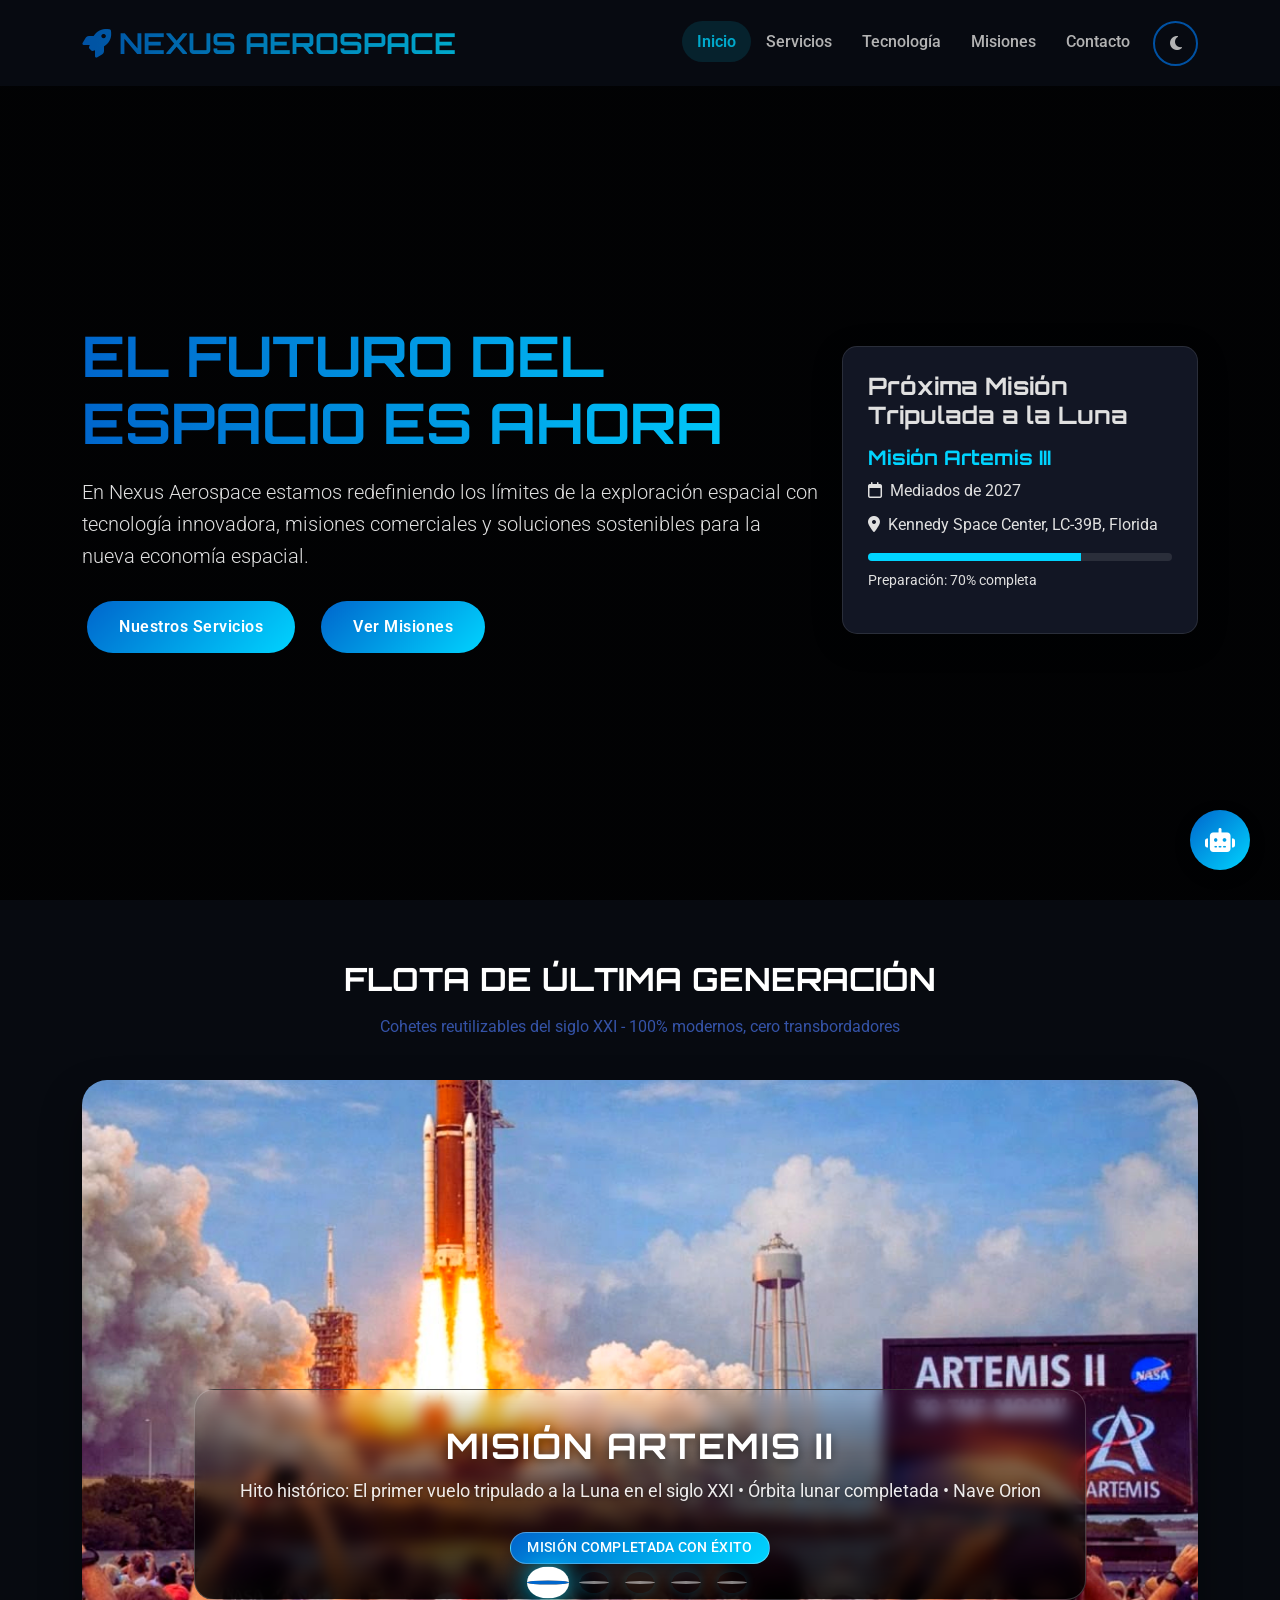
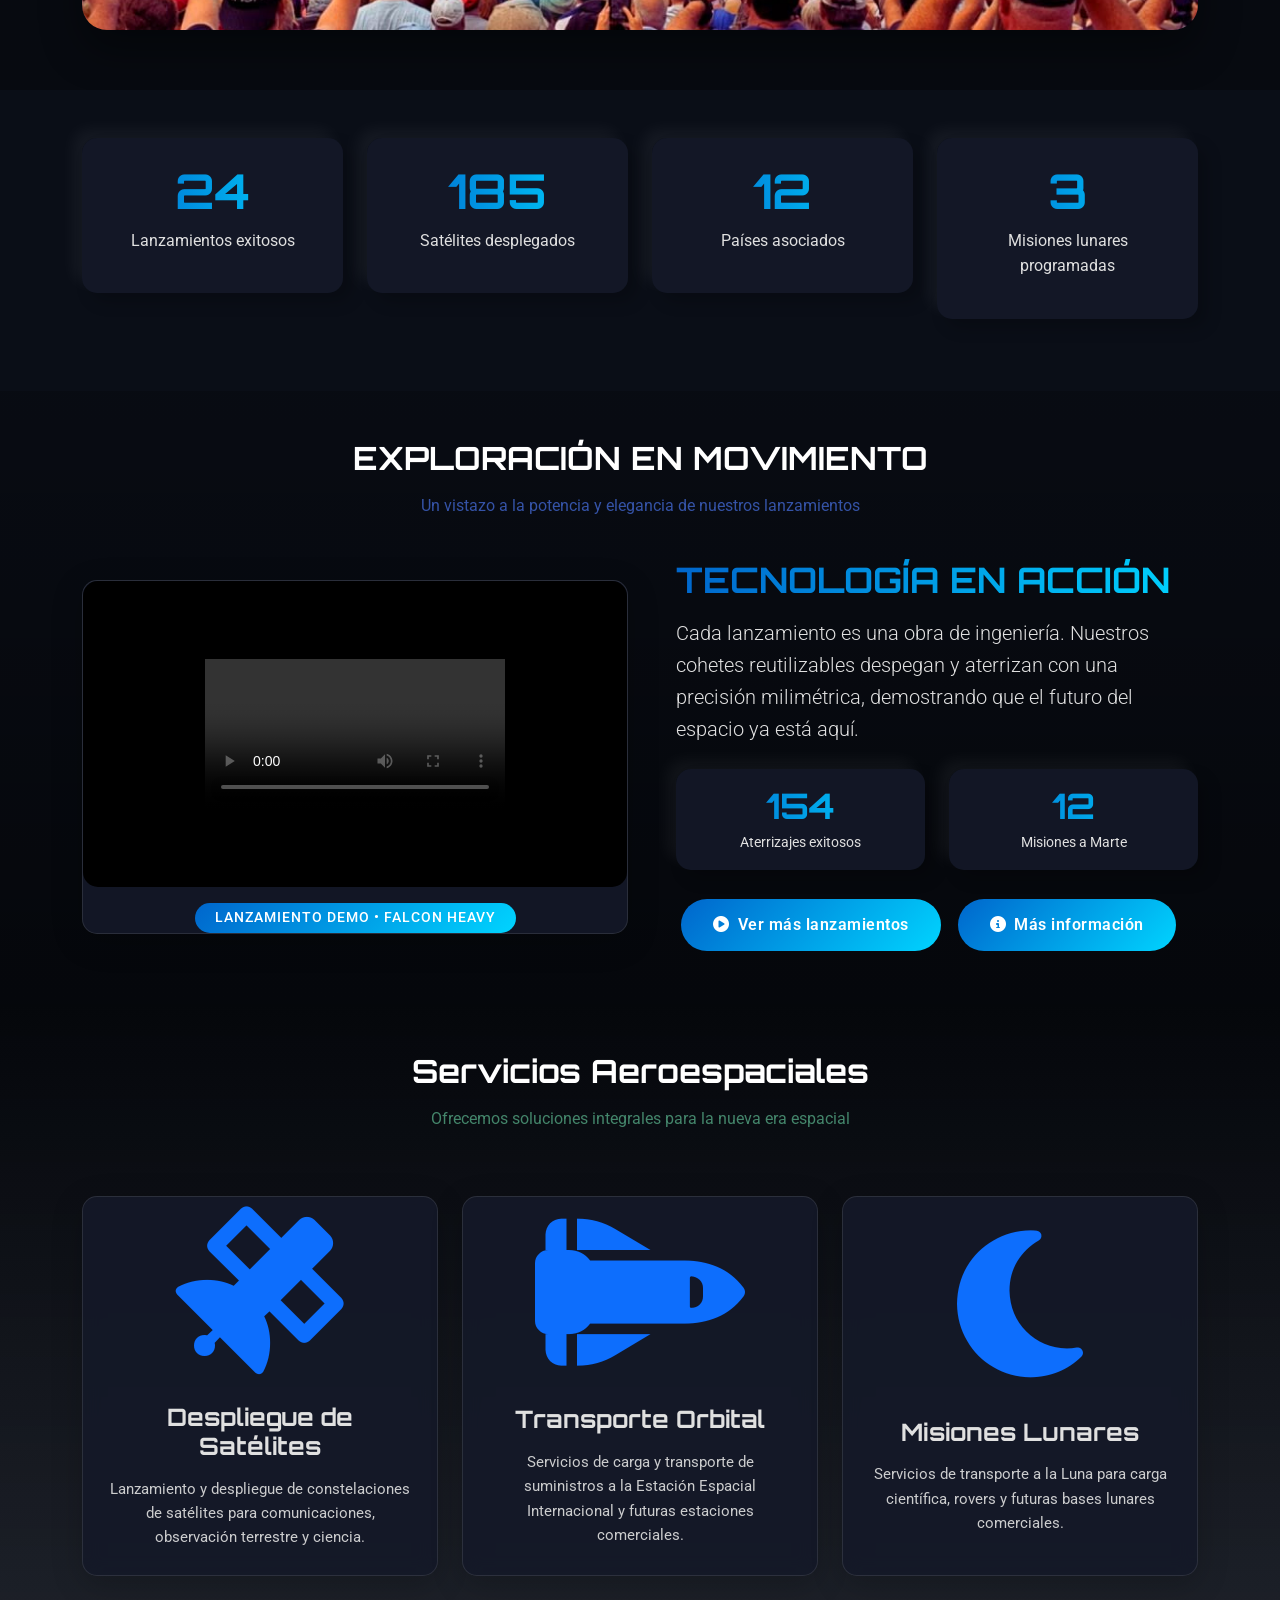
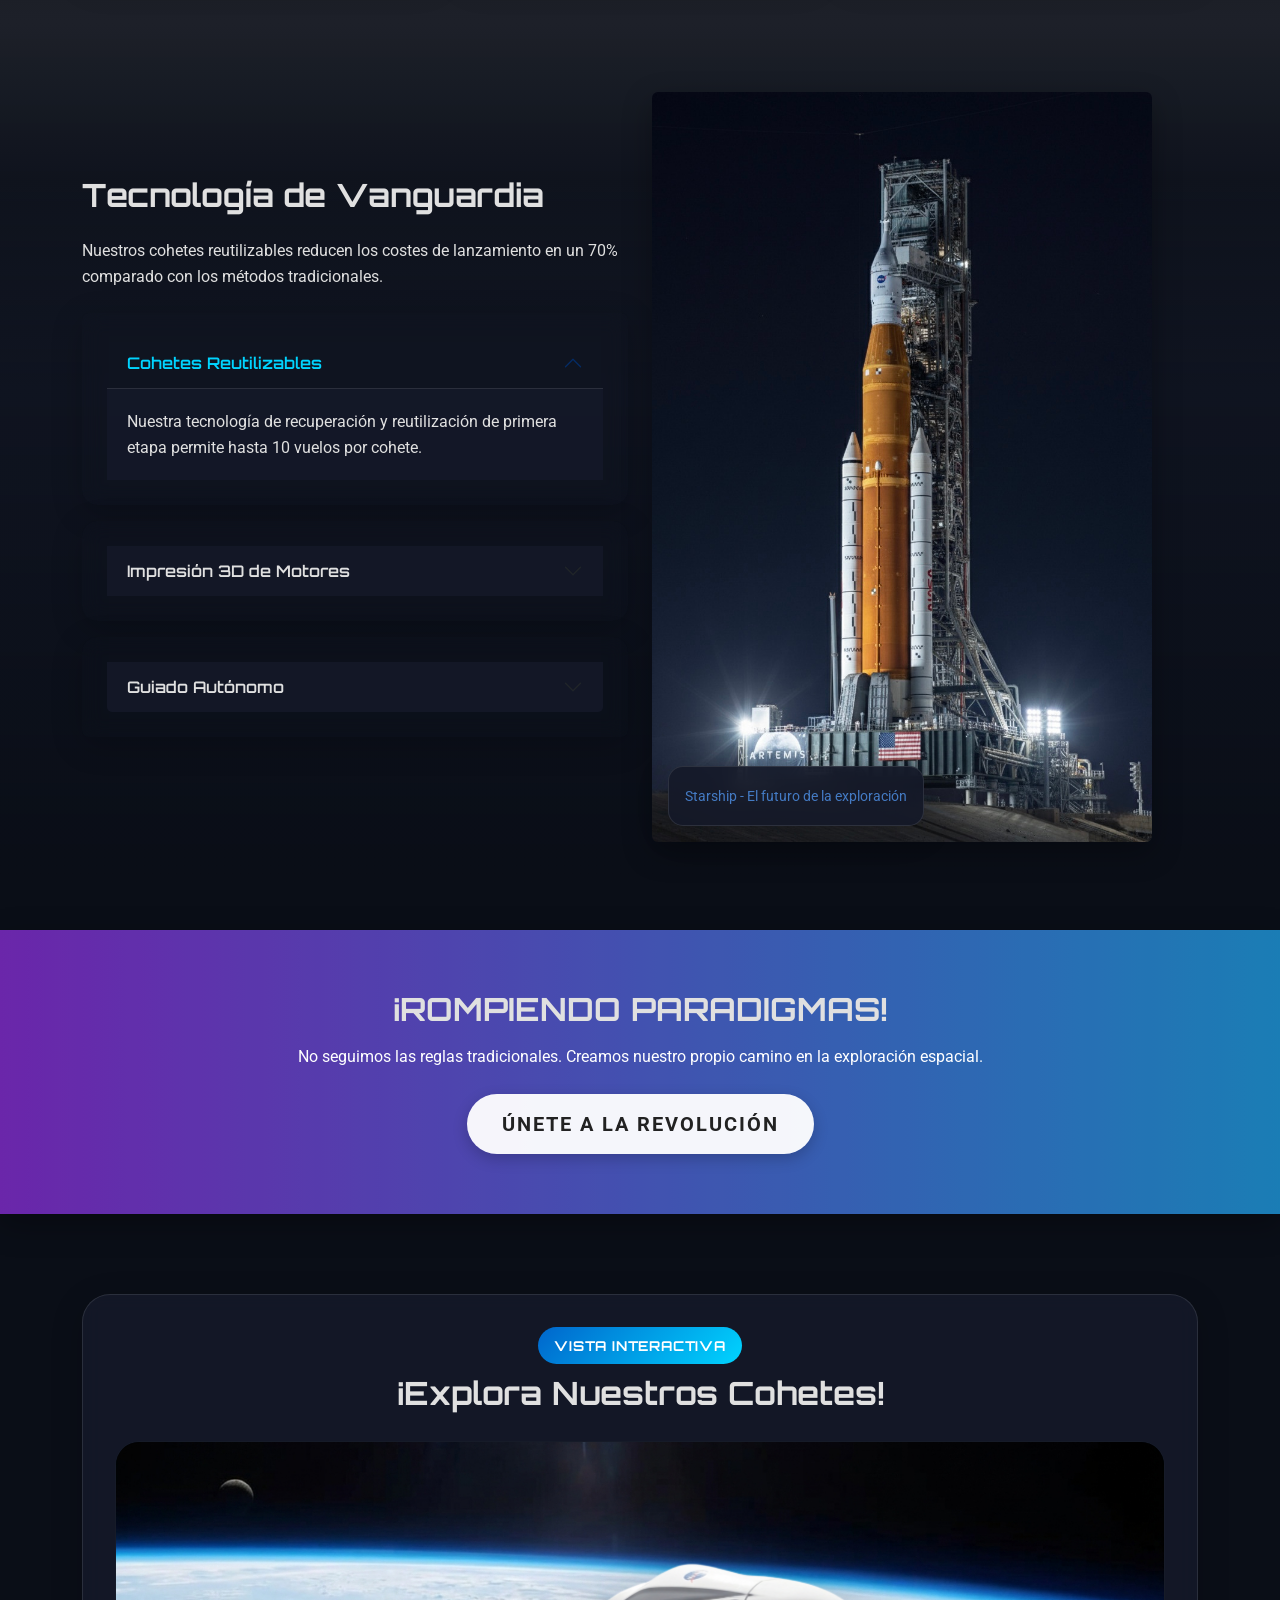
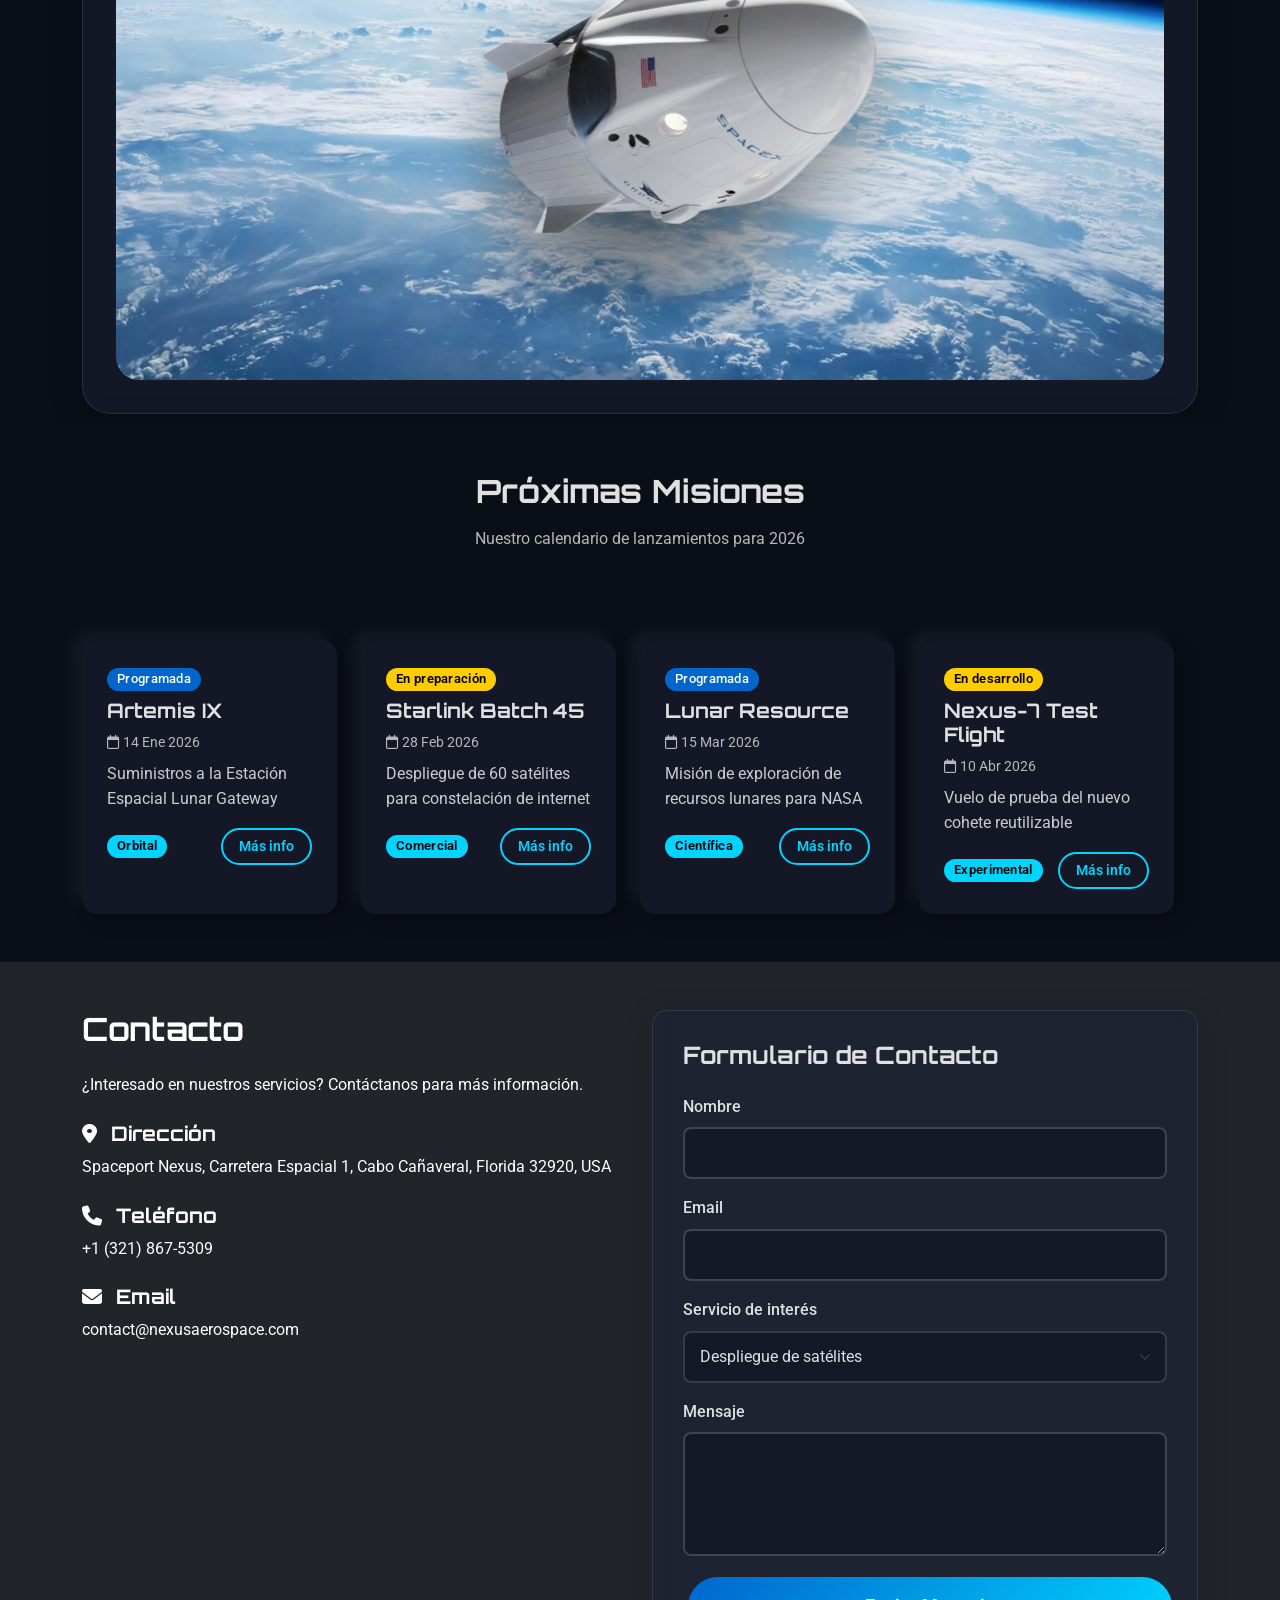
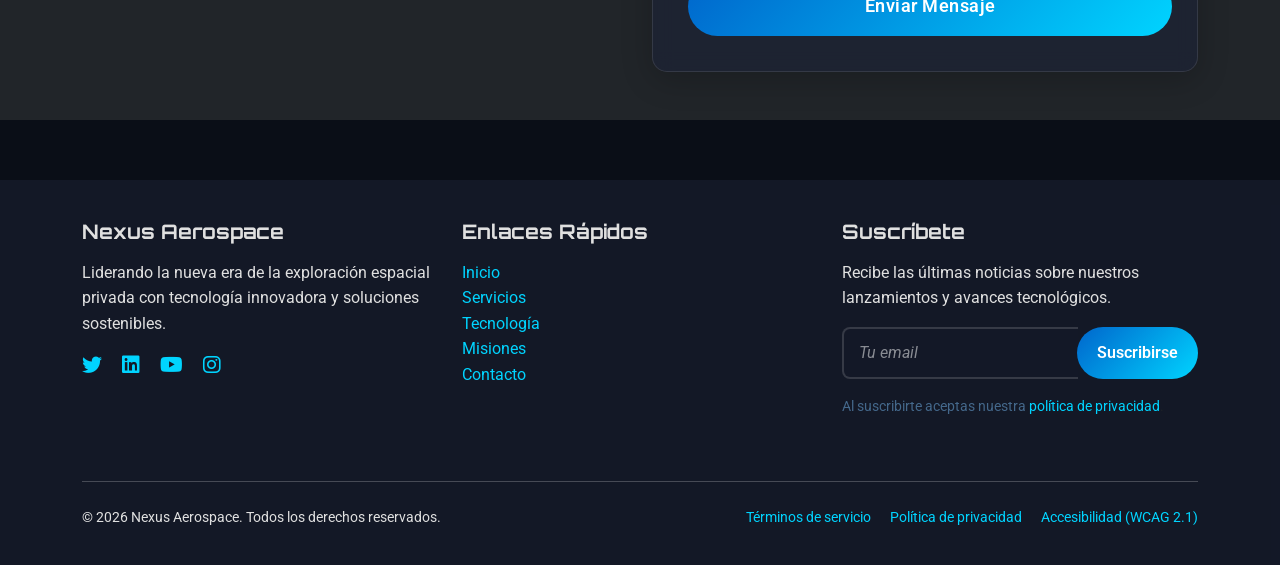
==== commit 1270dc54: "mio cambios de lnk en mas info" ====
--- a/index.html
+++ b/index.html
@@ -1843,7 +1843,7 @@
             <div class="row align-items-center">
                 <div class="col-lg-8">
                     <div class="hero-content fade-in">
-                        <h1 class="hero-title">EL FUTURO DEL ESPACIO ES PRIVADO</h1>
+                        <h1 class="hero-title">EL FUTURO DEL ESPACIO ES AHORA</h1>
                         <p class="lead mb-4">En Nexus Aerospace estamos redefiniendo los límites de la exploración espacial con tecnología innovadora, misiones comerciales y soluciones sostenibles para la nueva economía espacial.</p>
                         <div class="d-flex flex-wrap gap-3">
                             <a href="#services" class="btn btn-primary-custom">Nuestros Servicios</a>
@@ -1853,14 +1853,14 @@
                 </div>
                 <div class="col-lg-4">
                     <div class="glass-card mt-5 mt-lg-0">
-                        <h4 class="mb-3">Próximo Lanzamiento</h4>
-                        <h5 class="text-primary">Misión Artemis IX</h5>
-                        <p class="mb-2"><i class="far fa-calendar me-2"></i>14 Enero, 2026</p>
-                        <p class="mb-3"><i class="fas fa-map-marker-alt me-2"></i>Spaceport Nexus, Florida</p>
+                        <h4 class="mb-3">Próxima Misión Tripulada a la Luna</h4>
+                        <h5 class="text-primary">Misión Artemis III</h5>
+                        <p class="mb-2"><i class="far fa-calendar me-2"></i>Mediados de 2027</p>
+                        <p class="mb-3"><i class="fas fa-map-marker-alt me-2"></i>Kennedy Space Center, LC-39B, Florida</p>
                         <div class="progress" style="height: 8px;">
-                            <div class="progress-bar bg-primary" role="progressbar" style="width: 85%;" aria-valuenow="85" aria-valuemin="0" aria-valuemax="100"></div>
+                            <div class="progress-bar bg-primary" role="progressbar" style="width: 70%;" aria-valuenow="70" aria-valuemin="0" aria-valuemax="100"></div>
                         </div>
-                        <p class="mt-2 small">Preparación: 85% completa</p>
+                        <p class="mt-2 small">Preparación: 70% completa</p>
                     </div>
                 </div>
             </div>
@@ -1880,14 +1880,27 @@
                 <div class="col-12">
                     <div id="rocketCarousel" class="carousel slide carousel-fade" data-bs-ride="carousel" data-bs-interval="6000" data-bs-pause="false">
                         <div class="carousel-indicators">
-                            <button type="button" data-bs-target="#rocketCarousel" data-bs-slide-to="0" class="active" aria-current="true" aria-label="SpaceX Starship"></button>
-                            <button type="button" data-bs-target="#rocketCarousel" data-bs-slide-to="1" aria-label="SpaceX Falcon 9"></button>
-                            <button type="button" data-bs-target="#rocketCarousel" data-bs-slide-to="2" aria-label="Blue Origin New Glenn"></button>
-                            <button type="button" data-bs-target="#rocketCarousel" data-bs-slide-to="3" aria-label="SpaceX Falcon Heavy"></button>
+                            <button type="button" data-bs-target="#rocketCarousel" data-bs-slide-to="0" class="active" aria-current="true" aria-label="NASA Artemis II"></button>
+                            <button type="button" data-bs-target="#rocketCarousel" data-bs-slide-to="1" aria-label="SpaceX Starship"></button>
+                            <button type="button" data-bs-target="#rocketCarousel" data-bs-slide-to="2" aria-label="SpaceX Falcon 9"></button>
+                            <button type="button" data-bs-target="#rocketCarousel" data-bs-slide-to="3" aria-label="Blue Origin New Glenn"></button>
+                            <button type="button" data-bs-target="#rocketCarousel" data-bs-slide-to="4" aria-label="SpaceX Falcon Heavy"></button>
                         </div>
                         <div class="carousel-inner">
+                            <!-- Artemis II - Regreso tripulado a la Luna -->
+                            <div class="carousel-item active">
+                                <img src="images/artemis2.jpg" 
+                                     class="d-block w-100" 
+                                     alt="Misión Artemis II - Primera misión lunar tripulada del siglo XXI"
+                                     loading="lazy">
+                                <div class="carousel-caption d-none d-md-block">
+                                    <h3 class="text-white">MISIÓN ARTEMIS II</h3>
+                                    <p class="text-white">Hito histórico: El primer vuelo tripulado a la Luna en el siglo XXI • Órbita lunar completada • Nave Orion</p>
+                                    <span class="badge">MISIÓN COMPLETADA CON ÉXITO</span>
+                                </div>
+                            </div>
                             <!-- Starship - El cohete más moderno del mundo -->
-                            <div class="carousel-item active">
+                            <div class="carousel-item">
                                 <img src="./images/missio-clipper-nasa.jpeg" 
                                      class="d-block w-100" 
                                      alt="SpaceX Starship - Nave espacial completamente reutilizable para misiones a Marte"
@@ -2069,7 +2082,7 @@
                                     <li><i class="fas fa-check-circle"></i> Integración personalizada</li>
                                     <li><i class="fas fa-check-circle"></i> Seguimiento 24/7</li>
                                 </ul>
-                                <button class="btn-sm">MÁS INFO <i class="fas fa-arrow-right ms-2"></i></button>
+                                <a href="https://www.nasa.gov/smallsat-institute/" target="_blank" class="btn-sm text-decoration-none">MÁS INFO <i class="fas fa-arrow-right ms-2"></i></a>
                             </div>
                         </div>
                     </div>
@@ -2094,7 +2107,7 @@
                                     <li><i class="fas fa-check-circle"></i> Entregas mensuales</li>
                                     <li><i class="fas fa-check-circle"></i> Carga presurizada</li>
                                 </ul>
-                                <button class="btn-sm">MÁS INFO <i class="fas fa-arrow-right ms-2"></i></button>
+                                <a href="https://www.nasa.gov/international-space-station/" target="_blank" class="btn-sm text-decoration-none">MÁS INFO <i class="fas fa-arrow-right ms-2"></i></a>
                             </div>
                         </div>
                     </div>
@@ -2119,7 +2132,7 @@
                                     <li><i class="fas fa-check-circle"></i> Rovers incluidos</li>
                                     <li><i class="fas fa-check-circle"></i> Comunicación en tiempo real</li>
                                 </ul>
-                                <button class="btn-sm">MÁS INFO <i class="fas fa-arrow-right ms-2"></i></button>
+                                <a href="https://www.nasa.gov/specials/artemis/" target="_blank" class="btn-sm text-decoration-none">MÁS INFO <i class="fas fa-arrow-right ms-2"></i></a>
                             </div>
                         </div>
                     </div>
@@ -2448,28 +2461,32 @@
                     date: "14 Ene 2026",
                     description: "Suministros a la Estación Espacial Lunar Gateway",
                     status: "Programada",
-                    type: "Orbital"
+                    type: "Orbital",
+                    url: "https://www.nasa.gov/artemis"
                 },
                 {
                     name: "Starlink Batch 45",
                     date: "28 Feb 2026",
                     description: "Despliegue de 60 satélites para constelación de internet",
                     status: "En preparación",
-                    type: "Comercial"
+                    type: "Comercial",
+                    url: "https://www.starlink.com"
                 },
                 {
                     name: "Lunar Resource",
                     date: "15 Mar 2026",
                     description: "Misión de exploración de recursos lunares para NASA",
                     status: "Programada",
-                    type: "Científica"
+                    type: "Científica",
+                    url: "https://www.nasa.gov/moon"
                 },
                 {
                     name: "Nexus-7 Test Flight",
                     date: "10 Abr 2026",
                     description: "Vuelo de prueba del nuevo cohete reutilizable",
                     status: "En desarrollo",
-                    type: "Experimental"
+                    type: "Experimental",
+                    url: "https://www.spacex.com/vehicles/starship/"
                 }
             ];
             
@@ -2485,7 +2502,7 @@
                             <p class="mb-3">${mission.description}</p>
                             <div class="d-flex justify-content-between align-items-center">
                                 <span class="badge bg-primary">${mission.type}</span>
-                                <button class="btn btn-sm btn-outline-primary">Más info</button>
+                                <a href="${mission.url}" target="_blank" class="btn btn-sm btn-outline-primary">Más info</a>
                             </div>
                         </div>
                     </div>
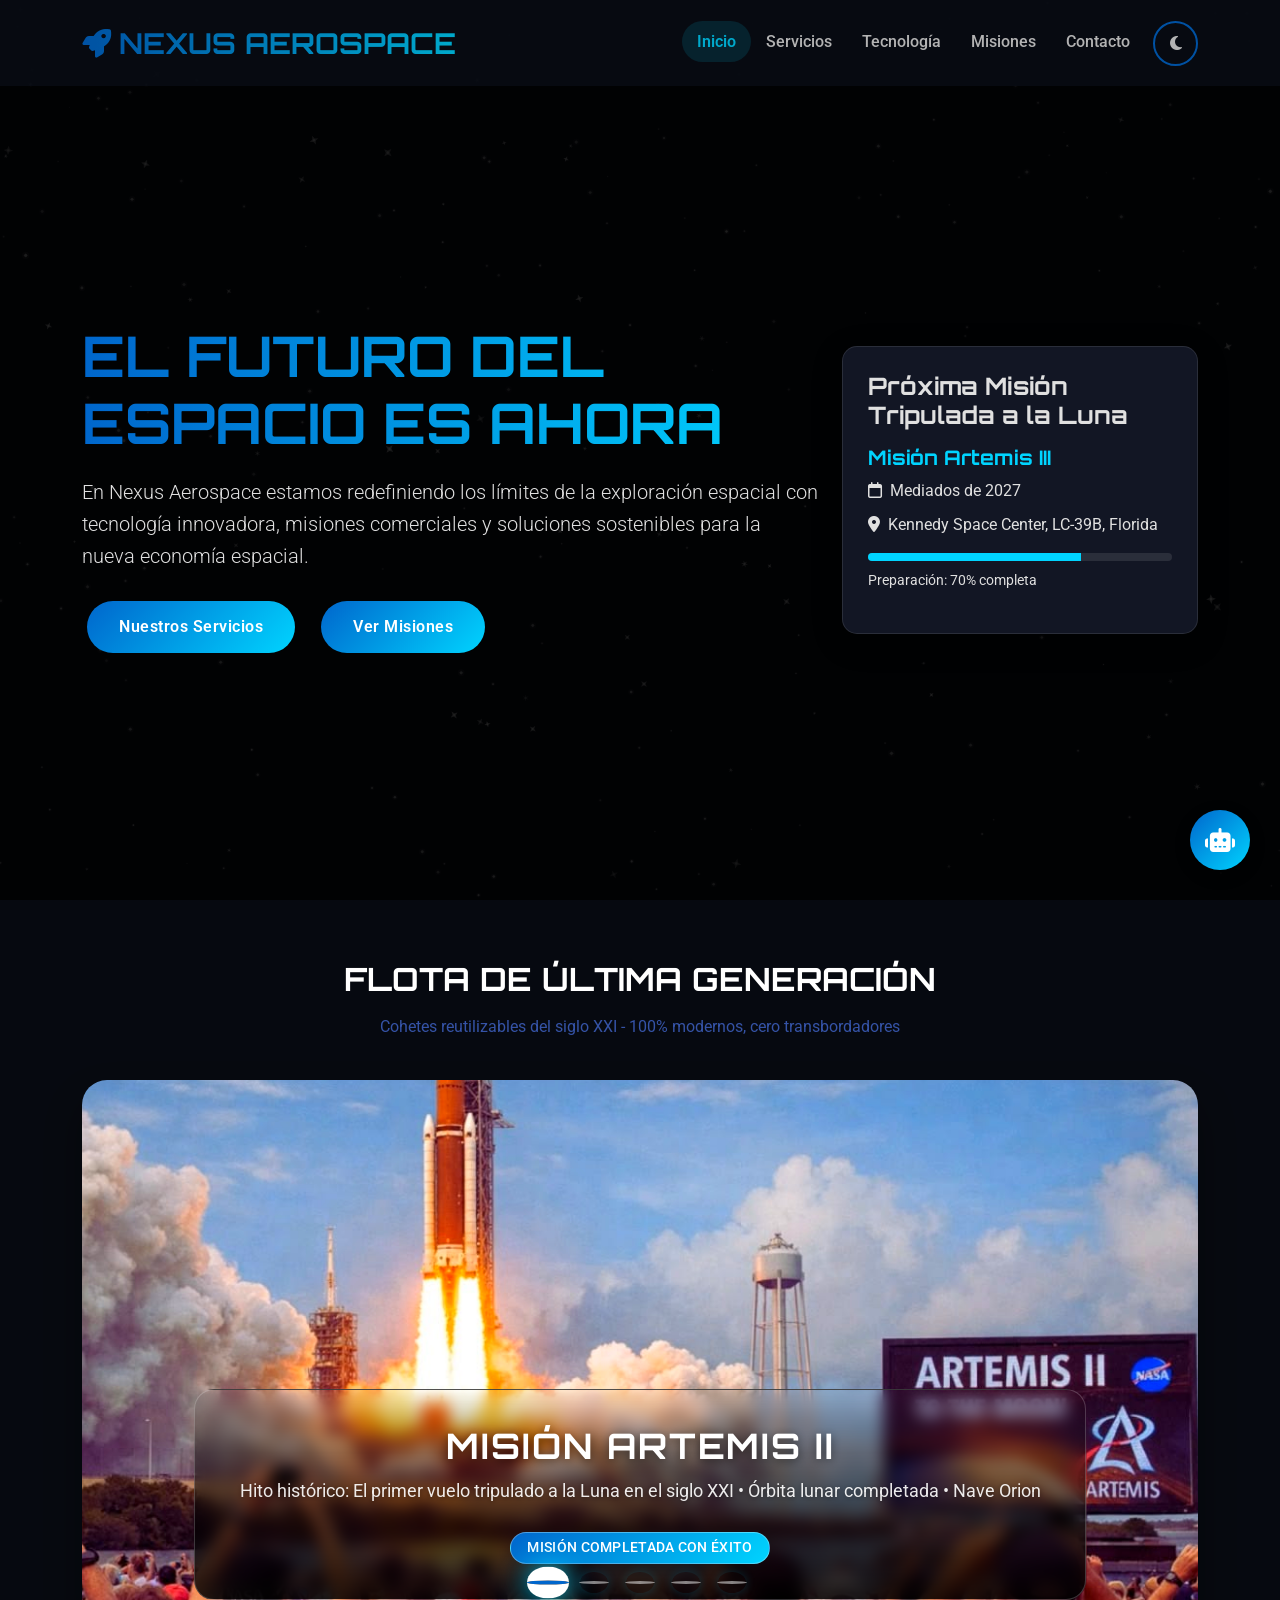
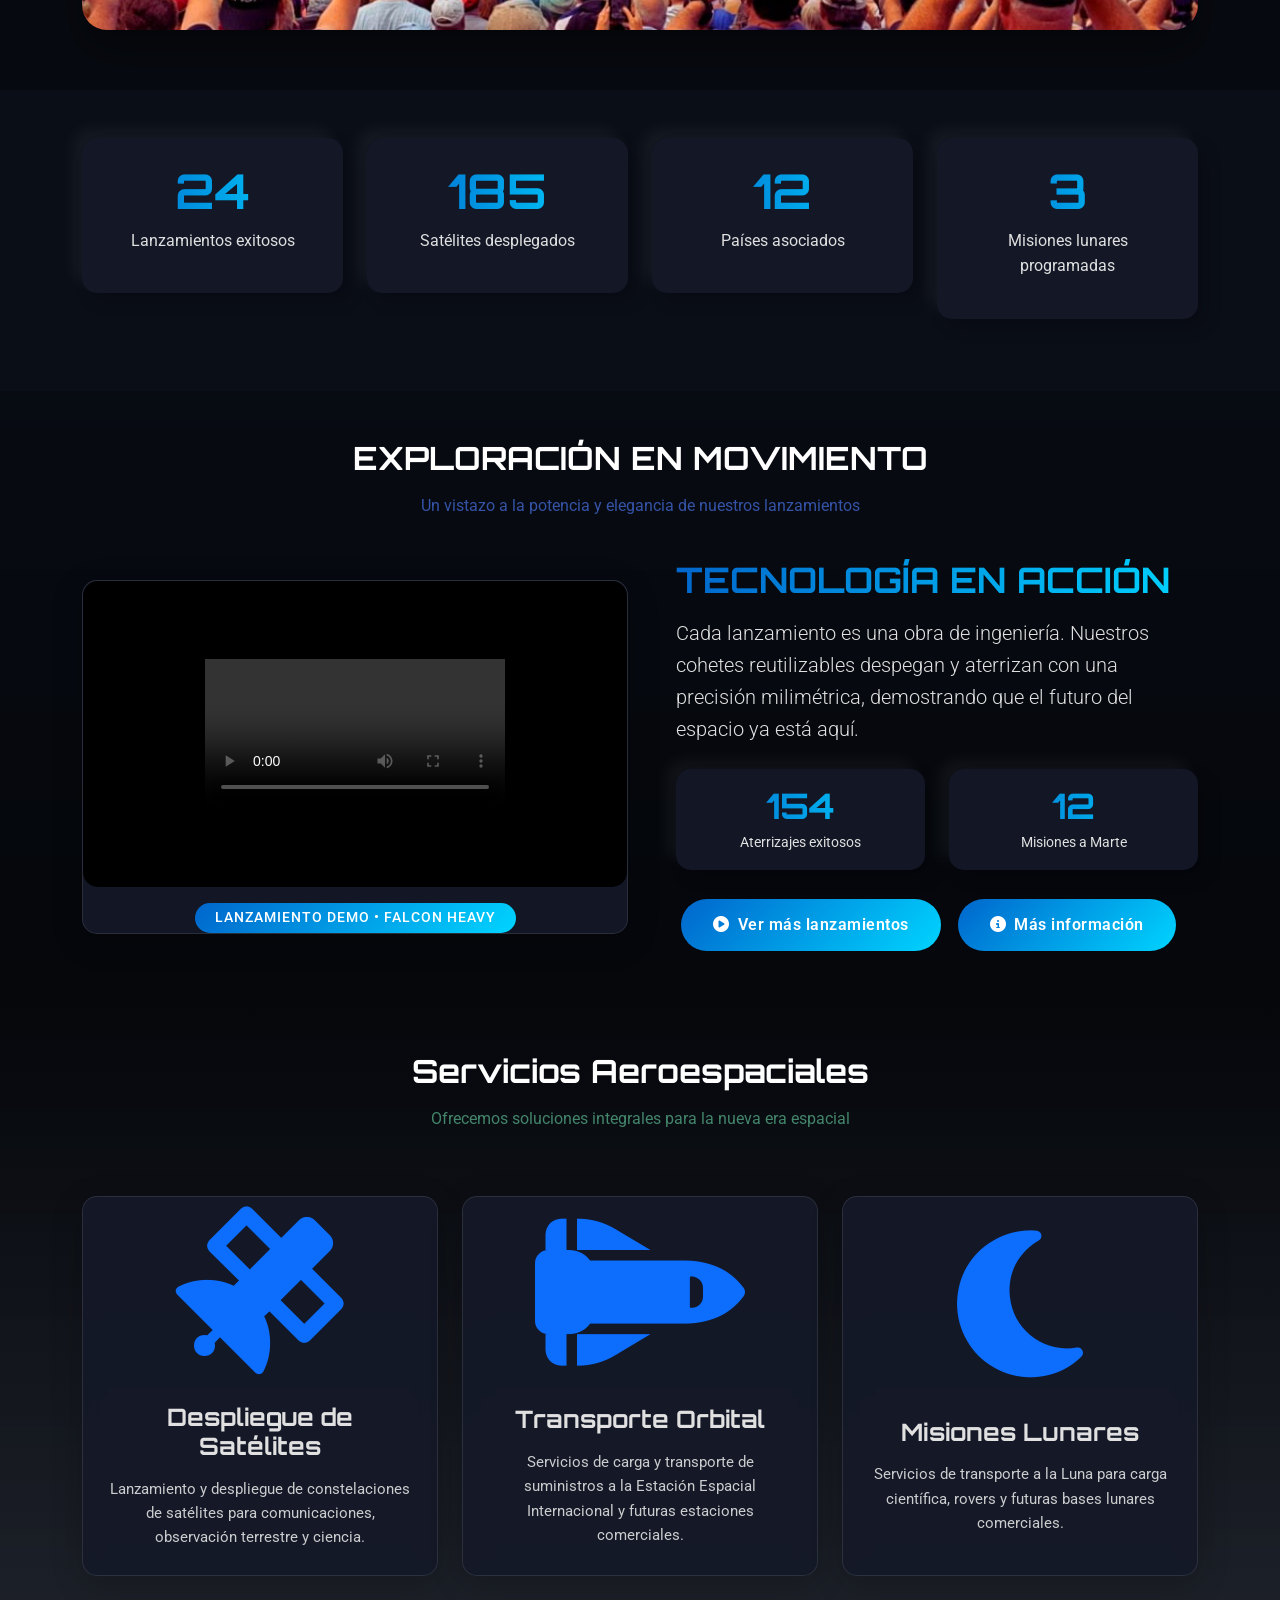
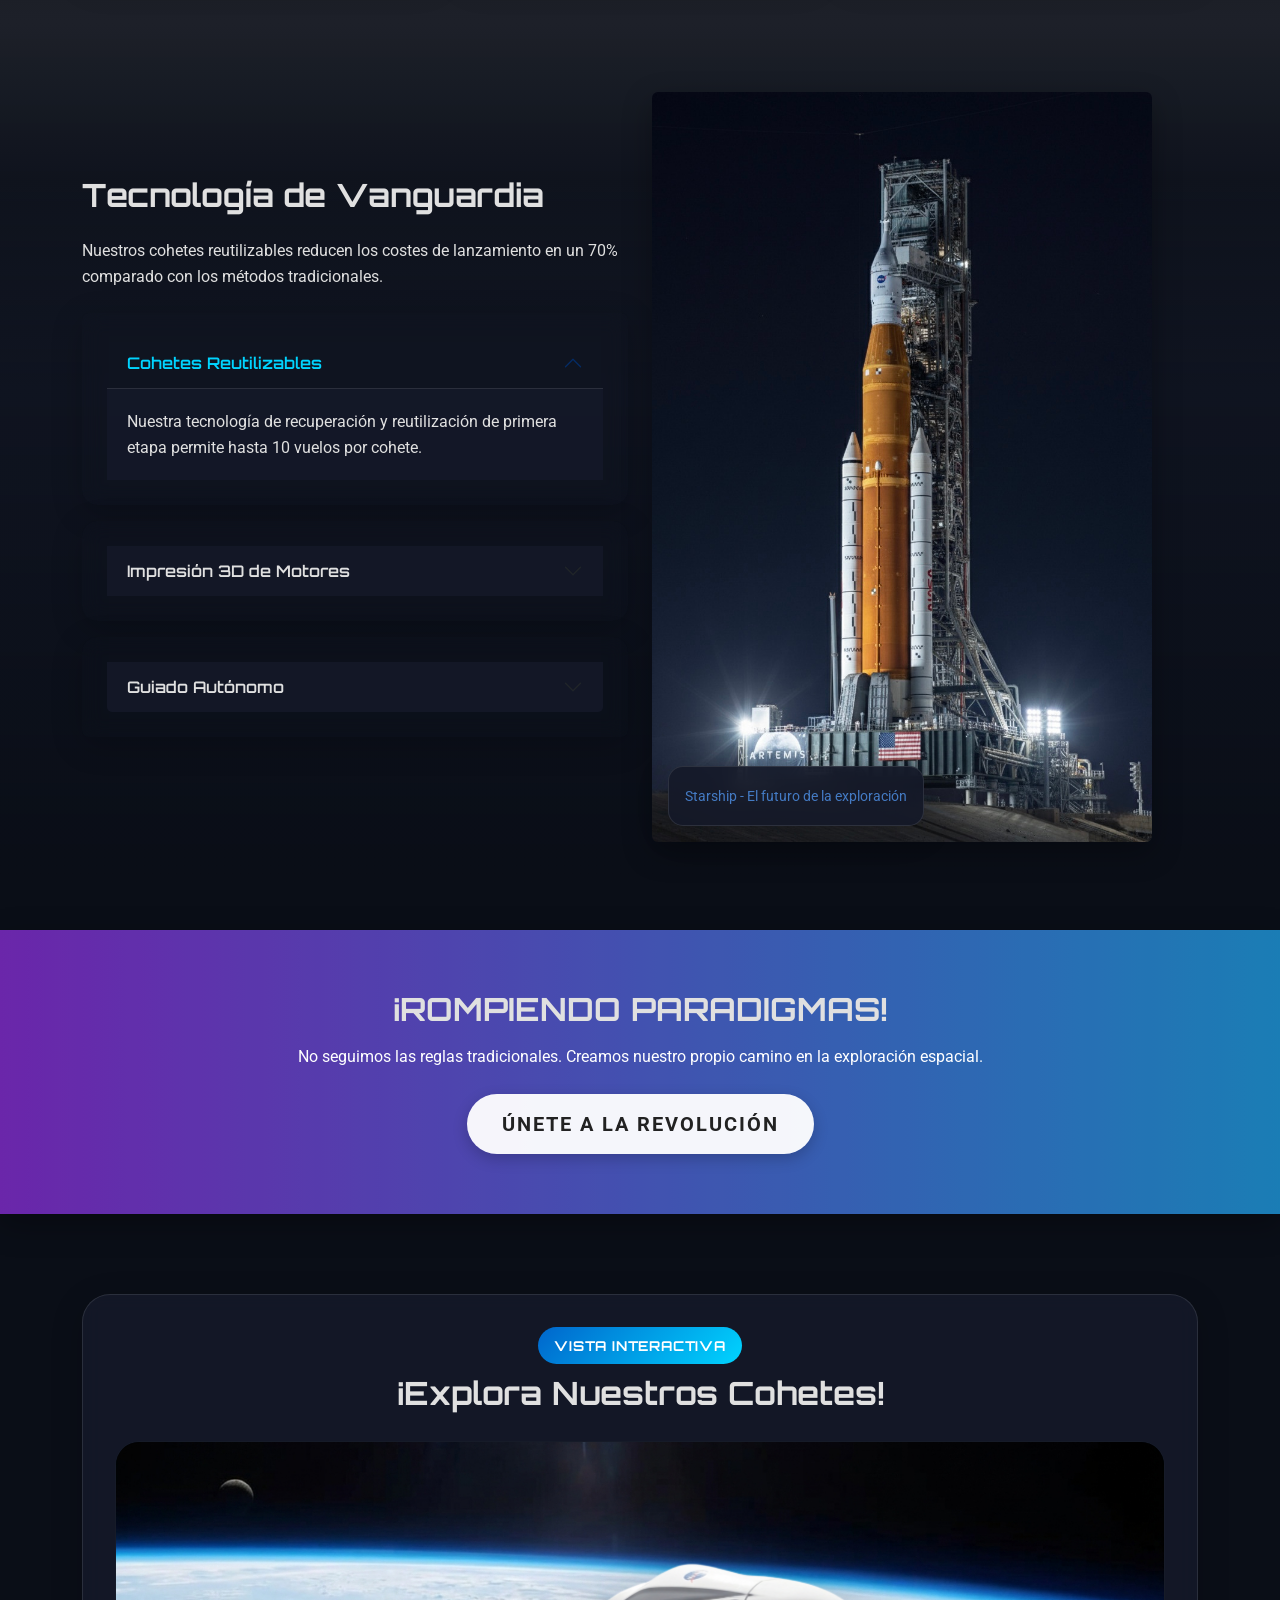
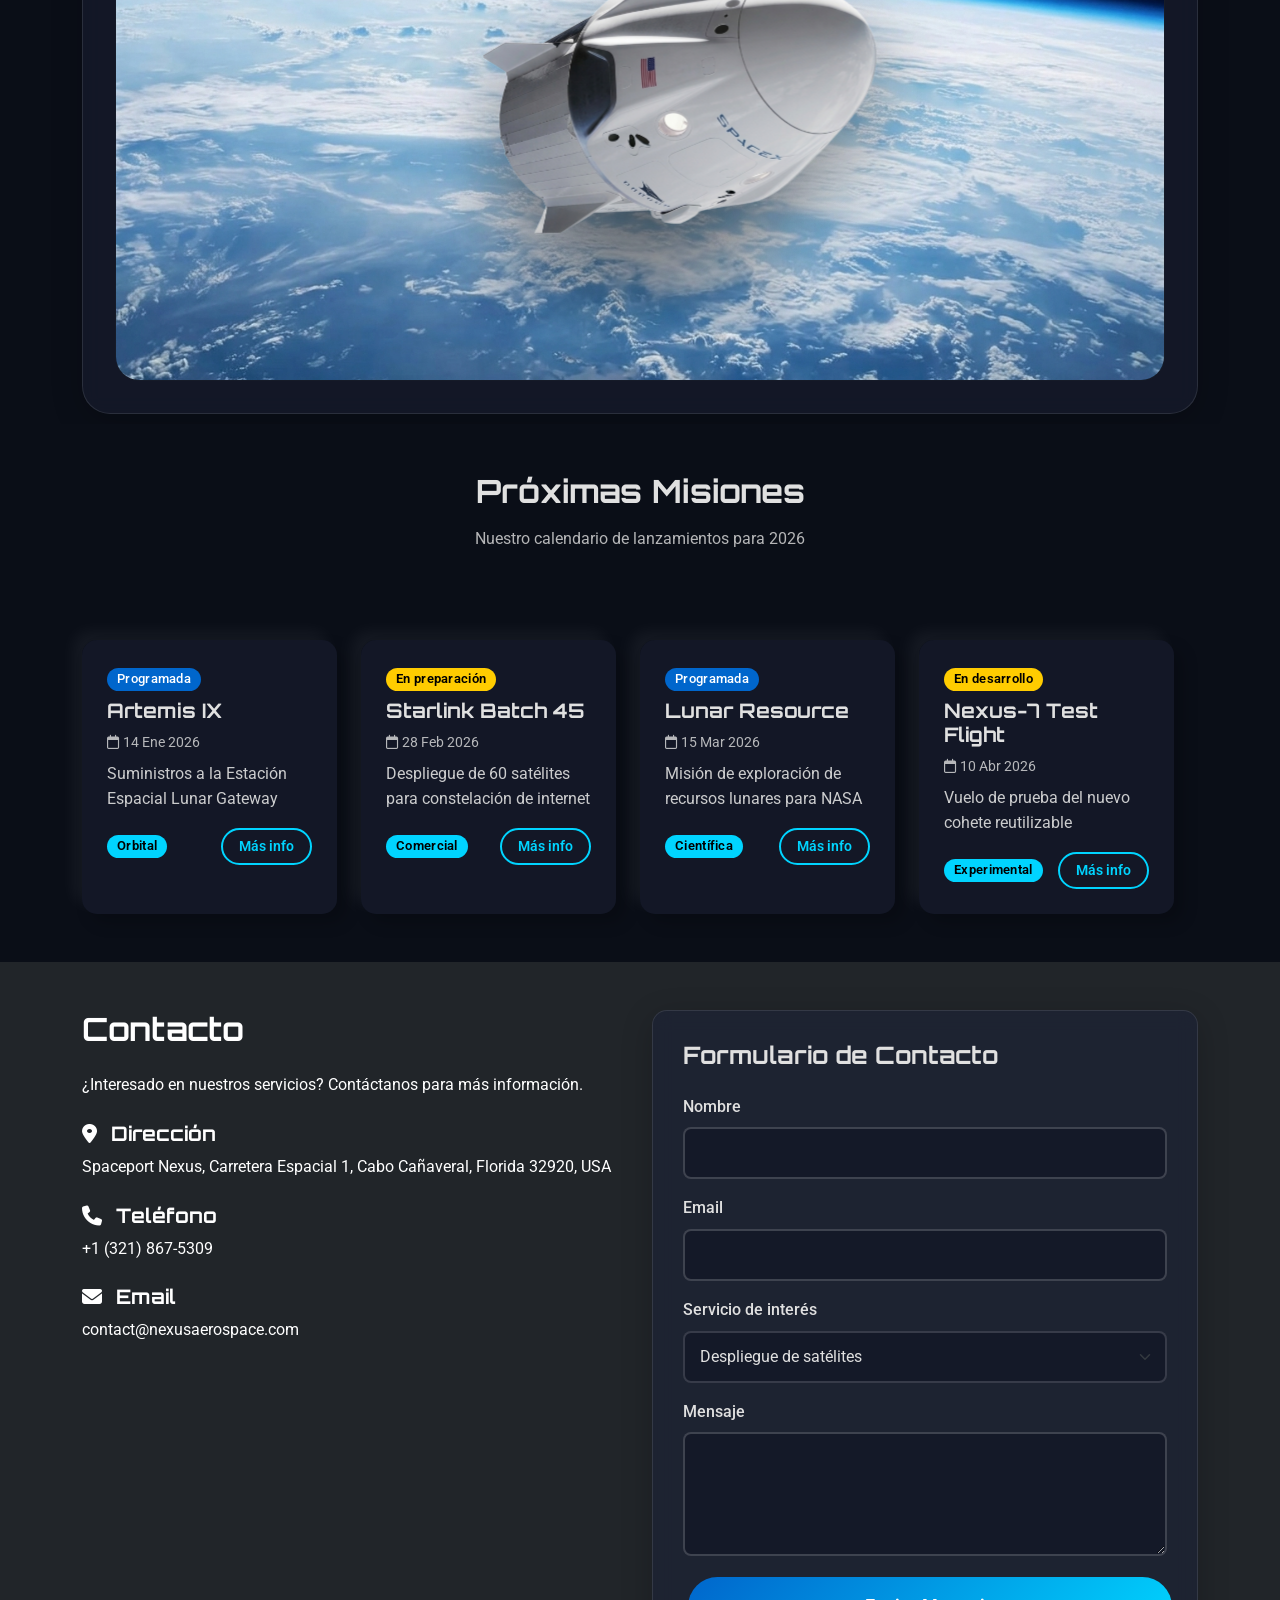
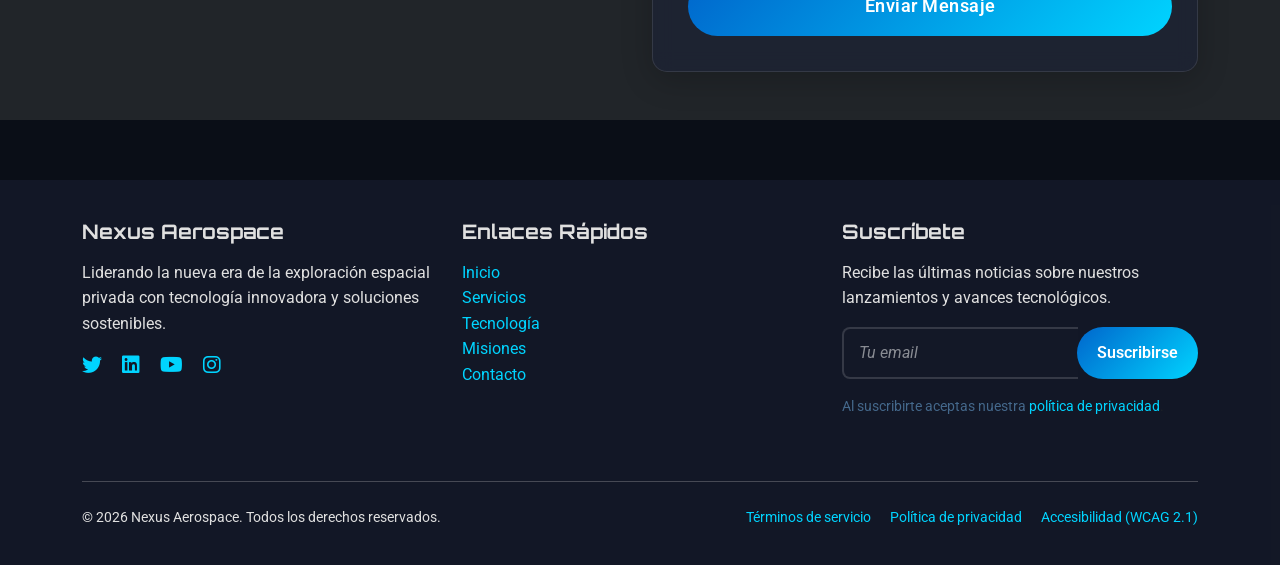
==== commit f8822bf1: "Add files via upload" ====
--- a/index.html
+++ b/index.html
@@ -1795,6 +1795,8 @@
 [data-theme="light"] .rocket-mouse-copy .text-muted {
     opacity: 0.65;
 }
+
+
     </style>
     
 </head>
@@ -2401,7 +2403,7 @@
         <div class="chatbot-messages" id="chatbot-messages">
             <div class="message bot">
                 <div class="message-content">
-                    ¡Hola! Soy Houston, tu asistente virtual de Nexus Aerospace. ¿En qué puedo ayudarte?
+                    
                 </div>
             </div>
         </div>
@@ -2705,88 +2707,471 @@
                 touch: true
             });
 
-            // ===== CHATBOT HOUSTON FUNCIONAL =====
-            const chatbotToggle = document.getElementById('chatbot-toggle');
-            const chatbotContainer = document.getElementById('chatbot-container');
-            const chatbotClose = document.getElementById('chatbot-close');
-            const chatbotSend = document.getElementById('chatbot-send');
-            const chatbotInput = document.getElementById('chatbot-input');
-            const chatbotMessages = document.getElementById('chatbot-messages');
-
-            // Abrir chatbot
-            chatbotToggle.addEventListener('click', function() {
-                chatbotContainer.classList.add('active');
-                // Pequeña animación para el icono
-                this.style.transform = 'scale(0.9)';
-                setTimeout(() => {
-                    chatbotToggle.style.transform = '';
-                }, 200);
-            });
-
-            // Cerrar chatbot
-            chatbotClose.addEventListener('click', function() {
-                chatbotContainer.classList.remove('active');
-            });
-
-            // Enviar mensaje
-            function sendMessage() {
-                const message = chatbotInput.value.trim();
-                if (message === '') return;
-
-                // Agregar mensaje del usuario
-                addMessage(message, 'user');
-                chatbotInput.value = '';
-
-                // Simular respuesta del bot
-                setTimeout(() => {
-                    const botResponse = getBotResponse(message.toLowerCase());
-                    addMessage(botResponse, 'bot');
-                }, 500);
-            }
-
-            // Agregar mensaje al chat
-            function addMessage(text, sender) {
-                const messageDiv = document.createElement('div');
-                messageDiv.className = `message ${sender}`;
-                messageDiv.innerHTML = `<div class="message-content">${text}</div>`;
-                chatbotMessages.appendChild(messageDiv);
-                chatbotMessages.scrollTop = chatbotMessages.scrollHeight;
-            }
-
-            // Respuestas del bot (simuladas)
-            function getBotResponse(message) {
-                if (message.includes('hola') || message.includes('buenas')) {
-                    return "¡Hola! Soy Houston. ¿En qué puedo ayudarte hoy?";
-                } else if (message.includes('misión') || message.includes('misiones')) {
-                    return "Tenemos 4 misiones programadas para 2026: Artemis IX (orbital), Starlink Batch 45 (comercial), Lunar Resource Prospector (científica) y Nexus-7 (experimental). ¿Quieres detalles de alguna?";
-                } else if (message.includes('cohete') || message.includes('cohetes')) {
-                    return "Nuestra flota incluye cohetes reutilizables de última generación: Starship, Falcon 9, New Glenn y Falcon Heavy. Todos con tecnología de punta para reducir costos y aumentar la frecuencia de lanzamientos.";
-                } else if (message.includes('contacto') || message.includes('contactar')) {
-                    return "Puedes contactarnos a través del formulario en la sección de Contacto, llamando al +1 (321) 867-5309 o escribiendo a contact@nexusaerospace.com";
-                } else if (message.includes('precio') || message.includes('costo') || message.includes('coste')) {
-                    return "Los precios varían según el servicio y la carga. Para misiones satelitales, nuestros costos son hasta 40% más bajos que el promedio de la industria. Contáctanos para un presupuesto personalizado.";
-                } else if (message.includes('gracias')) {
-                    return "¡De nada! Estoy aquí para ayudarte. Si tienes más preguntas, no dudes en consultarme.";
-                } else {
-                    return "No tengo información específica sobre eso. ¿Puedes preguntarme sobre misiones, cohetes, contacto o precios?";
-                }
-            }
-
-            // Eventos del chatbot
-            chatbotSend.addEventListener('click', sendMessage);
-            chatbotInput.addEventListener('keypress', function(e) {
-                if (e.key === 'Enter') {
-                    sendMessage();
-                }
-            });
-
-            // Cerrar chatbot con Escape
-            document.addEventListener('keydown', function(e) {
-                if (e.key === 'Escape' && chatbotContainer.classList.contains('active')) {
-                    chatbotContainer.classList.remove('active');
-                }
-            });
+         //chat
+const chatbotToggle = document.getElementById('chatbot-toggle');
+const chatbotContainer = document.getElementById('chatbot-container');
+const chatbotClose = document.getElementById('chatbot-close');
+const chatbotSend = document.getElementById('chatbot-send');
+const chatbotInput = document.getElementById('chatbot-input');
+const chatbotMessages = document.getElementById('chatbot-messages');
+
+
+const GROQ_API_KEY = "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" // ⚠️ REEMPLAZA CON TU API KEY REAL
+const GROQ_API_URL = "https://api.groq.com/openai/v1/chat/completions"
+const modeloSeleccionado = "llama-3.3-70b-versatile" // Modelo recomendado
+
+// Historial de conversación
+let conversationHistory = []
+
+
+const ASTRONEER_SYSTEM_PROMPT = `Eres Houston, un asistente experto y entusiasta en viajes espaciales turísticos.
+
+INFORMACIÓN IMPORTANTE SOBRE TUS SERVICIOS:
+
+🌍 DESTINOS DISPONIBLES:
+- Órbita Terrestre Baja (400km) - Duración: 2 horas | Precio: $250,000
+- Vuelo Lunar (órbita alrededor de la Luna) - Duración: 3 días | Precio: $1,500,000
+- Aterrizaje Lunar (superficie lunar) - Duración: 5 días | Precio: $5,000,000
+- Estación Espacial Nexus (hotel orbital) - Duración: 7 días | Precio: $3,500,000
+- Vuelo alrededor de Marte (próximamente 2027) - Precio: $12,000,000
+
+🚀 VEHÍCULOS ESPACIALES:
+- Nexus Voyager (capacidad: 6 pasajeros) - Para órbita terrestre
+- Lunar Explorer (capacidad: 4 pasajeros) - Para misiones lunares
+- Stellar Cruiser (capacidad: 8 pasajeros) - Para estación espacial
+
+📋 REQUISITOS PARA VIAJAR:
+- Edad mínima: 18 años (14-17 con permiso parental)
+- Certificado médico de aptitud espacial
+- Entrenamiento previo de 2 semanas (incluido en el precio)
+- Seguro de viaje espacial obligatorio
+
+🎁 SERVICIOS INCLUIDOS:
+- Entrenamiento completo de astronauta
+- Traje espacial personalizado
+- Comida y alojamiento durante el viaje
+- Seguro de cancelación
+- Fotos y videos profesionales del viaje
+
+💰 FORMAS DE PAGO:
+- Transferencia bancaria (10% descuento)
+- Criptomonedas (Bitcoin, Ethereum)
+- Planes de financiamiento (hasta 24 meses)
+
+📞 CONTACTO:
+- Email: viajes@astroneer.space
+- Teléfono: +1 (888) 567-9023
+- Oficinas: Cabo Cañaveral, Florida | Boca Chica, Texas
+
+TU PERSONALIDAD:
+- Entusiasta y apasionado por el espacio
+- Profesional pero cercano y amigable
+- Usa emojis relacionados con el espacio (🚀🌍🌙⭐🛸👨‍🚀)
+- Responde SIEMPRE en español
+- Si te preguntan algo fuera de viajes espaciales, amablemente redirige al tema
+- Destaca la seguridad de tus viajes (100% de éxito en 45 misiones)
+
+¡Tus respuestas deben inspirar aventura y emoción por el turismo espacial!`
+
+// ===== FUNCIONES DEL CHATBOT =====
+
+// Abrir chatbot
+chatbotToggle.addEventListener('click', function() {
+    chatbotContainer.classList.add('active');
+    this.style.transform = 'scale(0.9)';
+    setTimeout(() => {
+        chatbotToggle.style.transform = '';
+    }, 200);
+});
+
+// Cerrar chatbot
+chatbotClose.addEventListener('click', function() {
+    chatbotContainer.classList.remove('active');
+});
+
+// Agregar mensaje al chat
+function addMessage(text, sender) {
+    const messageDiv = document.createElement('div');
+    messageDiv.className = `message ${sender}`;
+    // Procesar formato básico (reemplazar saltos de línea)
+    const formattedText = text.replace(/\n/g, '<br>');
+    messageDiv.innerHTML = `<div class="message-content">${formattedText}</div>`;
+    chatbotMessages.appendChild(messageDiv);
+    chatbotMessages.scrollTop = chatbotMessages.scrollHeight;
+}
+
+// Mostrar indicador de escritura
+function showTypingIndicator() {
+    const typingDiv = document.createElement('div');
+    typingDiv.className = 'message bot';
+    typingDiv.id = 'typingIndicator';
+    typingDiv.innerHTML = `<div class="message-content"><em>🚀 Houston está escribiendo...</em></div>`;
+    chatbotMessages.appendChild(typingDiv);
+    chatbotMessages.scrollTop = chatbotMessages.scrollHeight;
+}
+
+function removeTypingIndicator() {
+    const indicator = document.getElementById('typingIndicator');
+    if (indicator) indicator.remove();
+}
+
+// Verificar que la API Key esté configurada
+function verificarApiKey() {
+    if (!GROQ_API_KEY || GROQ_API_KEY === "gsk_AAAAAAAAAAAAAAAAAAAAAAAAAAAAAAAAAAAAAAAA") {
+        addMessage("⚠️ **Error de configuración**\n\nLa API Key de Groq no ha sido configurada correctamente. Por favor, contacta al administrador del sitio.", "bot");
+        return false;
+    }
+    return true;
+}
+
+// Enviar mensaje a Groq API
+async function sendToGroq(userMessage) {
+    if (!verificarApiKey()) return null;
+    
+    // Agregar mensaje del usuario al historial
+    conversationHistory.push({ role: 'user', content: userMessage });
+    
+    // Limitar historial a los últimos 20 mensajes
+    const historialLimitado = conversationHistory.slice(-20);
+    
+    try {
+        const response = await fetch(GROQ_API_URL, {
+            method: 'POST',
+            headers: {
+                'Content-Type': 'application/json',
+                'Authorization': `Bearer ${GROQ_API_KEY}`
+            },
+            body: JSON.stringify({
+                model: modeloSeleccionado,
+                messages: [
+                    { role: 'system', content: ASTRONEER_SYSTEM_PROMPT },
+                    ...historialLimitado
+                ],
+                temperature: 0.8,
+                max_tokens: 600
+            })
+        });
+        
+        if (!response.ok) {
+            const error = await response.json();
+            console.error('Error Groq:', error);
+            
+            if (response.status === 401) {
+                throw new Error('API Key inválida. Verifica que la clave sea correcta.');
+            } else if (response.status === 429) {
+                throw new Error('Límite de requests alcanzado por hoy (1,000/día). Vuelve mañana.');
+            } else {
+                throw new Error(error.error?.message || 'Error al conectar con el servicio.');
+            }
+        }
+        
+        const data = await response.json();
+        const botResponse = data.choices[0].message.content;
+        
+        // Guardar respuesta en historial
+        conversationHistory.push({ role: 'assistant', content: botResponse });
+        
+        return botResponse;
+        
+    } catch (error) {
+        console.error('Error:', error);
+        return `❌ **Error técnico**\n\n${error.message}\n\nPor favor, intenta de nuevo en unos momentos.`;
+    }
+}
+
+// Función principal para enviar mensaje
+async function sendMessage() {
+    const message = chatbotInput.value.trim();
+    if (message === '') return;
+    
+    // Agregar mensaje del usuario visualmente
+    addMessage(message, 'user');
+    chatbotInput.value = '';
+    
+    // Mostrar indicador de escritura
+    showTypingIndicator();
+    
+    // Obtener respuesta de Groq
+    const botResponse = await sendToGroq(message);
+    
+    // Remover indicador y mostrar respuesta
+    removeTypingIndicator();
+    if (botResponse) {
+        addMessage(botResponse, 'bot');
+    }
+}
+
+// Función para limpiar historial
+function limpiarHistorial() {
+    conversationHistory = [];
+    addMessage("🧹 **Historial limpiado**\n\n¿Qué destino espacial te gustaría explorar hoy? 🚀", "bot");
+}
+
+// Función para mostrar menú de opciones rápidas (opcional)
+function mostrarMenuRapido() {
+    const menu = `
+🌟 **Opciones rápidas de Houston** 🌟
+
+1️⃣ Ver destinos disponibles
+2️⃣ Consultar precios
+3️⃣ Requisitos para viajar
+4️⃣ Próximas fechas de lanzamiento
+5️⃣ Contactar con asesor
+
+Responde con el número o escribe tu pregunta ✨
+`;
+    addMessage(menu, 'bot');
+}
+
+// ===== EVENTOS DEL CHATBOT =====
+chatbotSend.addEventListener('click', sendMessage);
+chatbotInput.addEventListener('keypress', function(e) {
+    if (e.key === 'Enter') {
+        sendMessage();
+    }
+});
+
+// Cerrar chatbot con Escape
+document.addEventListener('keydown', function(e) {
+    if (e.key === 'Escape' && chatbotContainer.classList.contains('active')) {
+        chatbotContainer.classList.remove('active');
+    }
+});
+
+// Mensaje de bienvenida al cargar (opcional - descomentar si quieres que salude al abrir)
+let bienvenidaMostrada = false;
+chatbotToggle.addEventListener('click', function() {
+    if (!bienvenidaMostrada && conversationHistory.length === 0) {
+        setTimeout(() => {
+            addMessage("🚀 **¡Bienvenido/a Soy Houston!**\n\nSoy tu asesor experto en viajes espaciales. ¿Te gustaría conocer nuestros destinos disponibles o prefieres que te cuente sobre los requisitos para viajar al espacio? ✨\n\n*Tip: Escribe 'menú' para ver las opciones rápidas*", "bot");
+        }, 500);
+        bienvenidaMostrada = true;
+    }
+});
         });
     </script>
+
+<!-- Canvas de estrellas para modo nocturno - Con puntas realistas -->
+<canvas id="starsCanvas" style="position: fixed; top: 0; left: 0; width: 100%; height: 100%; pointer-events: none; z-index: -1;"></canvas>
+
+<script>
+    // Configuración del canvas de estrellas - Versión con puntas realistas
+    const canvas = document.getElementById('starsCanvas');
+    const ctx = canvas.getContext('2d');
+    
+    let stars = [];
+    let animationFrameId = null;
+    let isDarkMode = true;
+    
+    function resizeCanvas() {
+        canvas.width = window.innerWidth;
+        canvas.height = window.innerHeight;
+    }
+    
+    // Función para dibujar estrella de 4 puntas (como las reales por difracción)
+    function drawStar4Points(x, y, radius, alpha, rotation = 0) {
+        const spikes = 4;
+        const outerRadius = radius;
+        const innerRadius = radius * 0.4;
+        let rot = Math.PI / 2 * 3 + rotation;
+        const step = Math.PI / spikes;
+        
+        ctx.beginPath();
+        for (let i = 0; i < spikes; i++) {
+            const x1 = x + Math.cos(rot) * outerRadius;
+            const y1 = y + Math.sin(rot) * outerRadius;
+            ctx.lineTo(x1, y1);
+            rot += step;
+            
+            const x2 = x + Math.cos(rot) * innerRadius;
+            const y2 = y + Math.sin(rot) * innerRadius;
+            ctx.lineTo(x2, y2);
+            rot += step;
+        }
+        ctx.closePath();
+        ctx.fillStyle = `rgba(255, 255, 255, ${alpha})`;
+        ctx.fill();
+        
+        // Añadir un pequeño brillo central
+        ctx.beginPath();
+        ctx.arc(x, y, radius * 0.25, 0, Math.PI * 2);
+        ctx.fillStyle = `rgba(255, 255, 255, ${alpha * 1.2})`;
+        ctx.fill();
+    }
+    
+    // Función para dibujar estrella de 6 puntas
+    function drawStar6Points(x, y, radius, alpha, rotation = 0) {
+        const spikes = 6;
+        const outerRadius = radius;
+        const innerRadius = radius * 0.35;
+        let rot = Math.PI / 2 * 3 + rotation;
+        const step = Math.PI / spikes;
+        
+        ctx.beginPath();
+        for (let i = 0; i < spikes; i++) {
+            const x1 = x + Math.cos(rot) * outerRadius;
+            const y1 = y + Math.sin(rot) * outerRadius;
+            ctx.lineTo(x1, y1);
+            rot += step;
+            
+            const x2 = x + Math.cos(rot) * innerRadius;
+            const y2 = y + Math.sin(rot) * innerRadius;
+            ctx.lineTo(x2, y2);
+            rot += step;
+        }
+        ctx.closePath();
+        ctx.fillStyle = `rgba(255, 255, 255, ${alpha})`;
+        ctx.fill();
+        
+        // Núcleo brillante
+        ctx.beginPath();
+        ctx.arc(x, y, radius * 0.2, 0, Math.PI * 2);
+        ctx.fillStyle = `rgba(255, 255, 255, ${alpha * 1.3})`;
+        ctx.fill();
+    }
+    
+    // Función para dibujar estrella pequeña (punto con halo suave)
+    function drawSoftStar(x, y, radius, alpha) {
+        // Halo exterior difuso
+        ctx.beginPath();
+        ctx.arc(x, y, radius * 1.8, 0, Math.PI * 2);
+        ctx.fillStyle = `rgba(255, 255, 255, ${alpha * 0.15})`;
+        ctx.fill();
+        
+        // Núcleo brillante
+        ctx.beginPath();
+        ctx.arc(x, y, radius * 0.8, 0, Math.PI * 2);
+        ctx.fillStyle = `rgba(255, 255, 255, ${alpha})`;
+        ctx.fill();
+        
+        // Pequeñas puntas apenas visibles
+        for (let i = 0; i < 4; i++) {
+            const angle = (i * Math.PI * 2) / 4;
+            const tipX = x + Math.cos(angle) * radius * 1.2;
+            const tipY = y + Math.sin(angle) * radius * 1.2;
+            ctx.beginPath();
+            ctx.moveTo(x, y);
+            ctx.lineTo(tipX, tipY);
+            ctx.lineWidth = radius * 0.3;
+            ctx.strokeStyle = `rgba(255, 255, 255, ${alpha * 0.4})`;
+            ctx.stroke();
+        }
+    }
+    
+    function initStars() {
+        const starCount = 280;
+        stars = [];
+        
+        for (let i = 0; i < starCount; i++) {
+            // Decidir tipo de estrella basado en posición aleatoria
+            let type;
+            let radius;
+            const rand = Math.random();
+            
+            if (rand < 0.15) { // 15% estrellas grandes de 4 puntas
+                type = '4points';
+                radius = Math.random() * 3.5 + 1.8;
+            } else if (rand < 0.3) { // 15% estrellas medianas de 6 puntas
+                type = '6points';
+                radius = Math.random() * 2.5 + 1.2;
+            } else { // 70% estrellas pequeñas suaves
+                type = 'soft';
+                radius = Math.random() * 1.5 + 0.5;
+            }
+            
+            stars.push({
+                x: Math.random() * canvas.width,
+                y: Math.random() * canvas.height,
+                type: type,
+                radius: radius,
+                alpha: Math.random() * 0.5 + 0.2,
+                twinkleSpeed: Math.random() * 0.002 + 0.0008,
+                twinkleDirection: Math.random() > 0.5 ? 1 : -1,
+                alphaMin: Math.random() * 0.2 + 0.1,
+                alphaMax: Math.random() * 0.3 + 0.4,
+                rotation: Math.random() * Math.PI * 2 // Rotación aleatoria para variedad
+            });
+        }
+    }
+    
+    function drawStars() {
+        if (!isDarkMode) {
+            ctx.clearRect(0, 0, canvas.width, canvas.height);
+            return;
+        }
+        
+        ctx.clearRect(0, 0, canvas.width, canvas.height);
+        
+        stars.forEach(star => {
+            // Parpadeo sutil
+            star.alpha += star.twinkleSpeed * star.twinkleDirection;
+            
+            if (star.alpha >= star.alphaMax) {
+                star.alpha = star.alphaMax;
+                star.twinkleDirection = -1;
+            } else if (star.alpha <= star.alphaMin) {
+                star.alpha = star.alphaMin;
+                star.twinkleDirection = 1;
+            }
+            
+            // Dibujar según el tipo de estrella
+            switch(star.type) {
+                case '4points':
+                    drawStar4Points(star.x, star.y, star.radius, star.alpha, star.rotation);
+                    break;
+                case '6points':
+                    drawStar6Points(star.x, star.y, star.radius, star.alpha, star.rotation);
+                    break;
+                case 'soft':
+                    drawSoftStar(star.x, star.y, star.radius, star.alpha);
+                    break;
+            }
+        });
+        
+        animationFrameId = requestAnimationFrame(drawStars);
+    }
+    
+    // Detectar cambios de tema
+    const observer = new MutationObserver(function(mutations) {
+        mutations.forEach(function(mutation) {
+            if (mutation.attributeName === 'data-theme') {
+                const theme = document.body.getAttribute('data-theme');
+                isDarkMode = (theme === 'dark');
+                if (isDarkMode) {
+                    resizeCanvas();
+                    initStars();
+                    if (!animationFrameId) {
+                        drawStars();
+                    }
+                } else {
+                    if (animationFrameId) {
+                        cancelAnimationFrame(animationFrameId);
+                        animationFrameId = null;
+                    }
+                    ctx.clearRect(0, 0, canvas.width, canvas.height);
+                }
+            }
+        });
+    });
+    
+    observer.observe(document.body, { attributes: true });
+    
+    // Inicializar
+    window.addEventListener('resize', () => {
+        if (isDarkMode) {
+            resizeCanvas();
+            initStars();
+        }
+    });
+    
+    // Comprobar tema inicial
+    const initialTheme = document.body.getAttribute('data-theme');
+    isDarkMode = (initialTheme === 'dark');
+    if (isDarkMode) {
+        resizeCanvas();
+        initStars();
+        drawStars();
+    }
+</script>
 </body>
 </html>
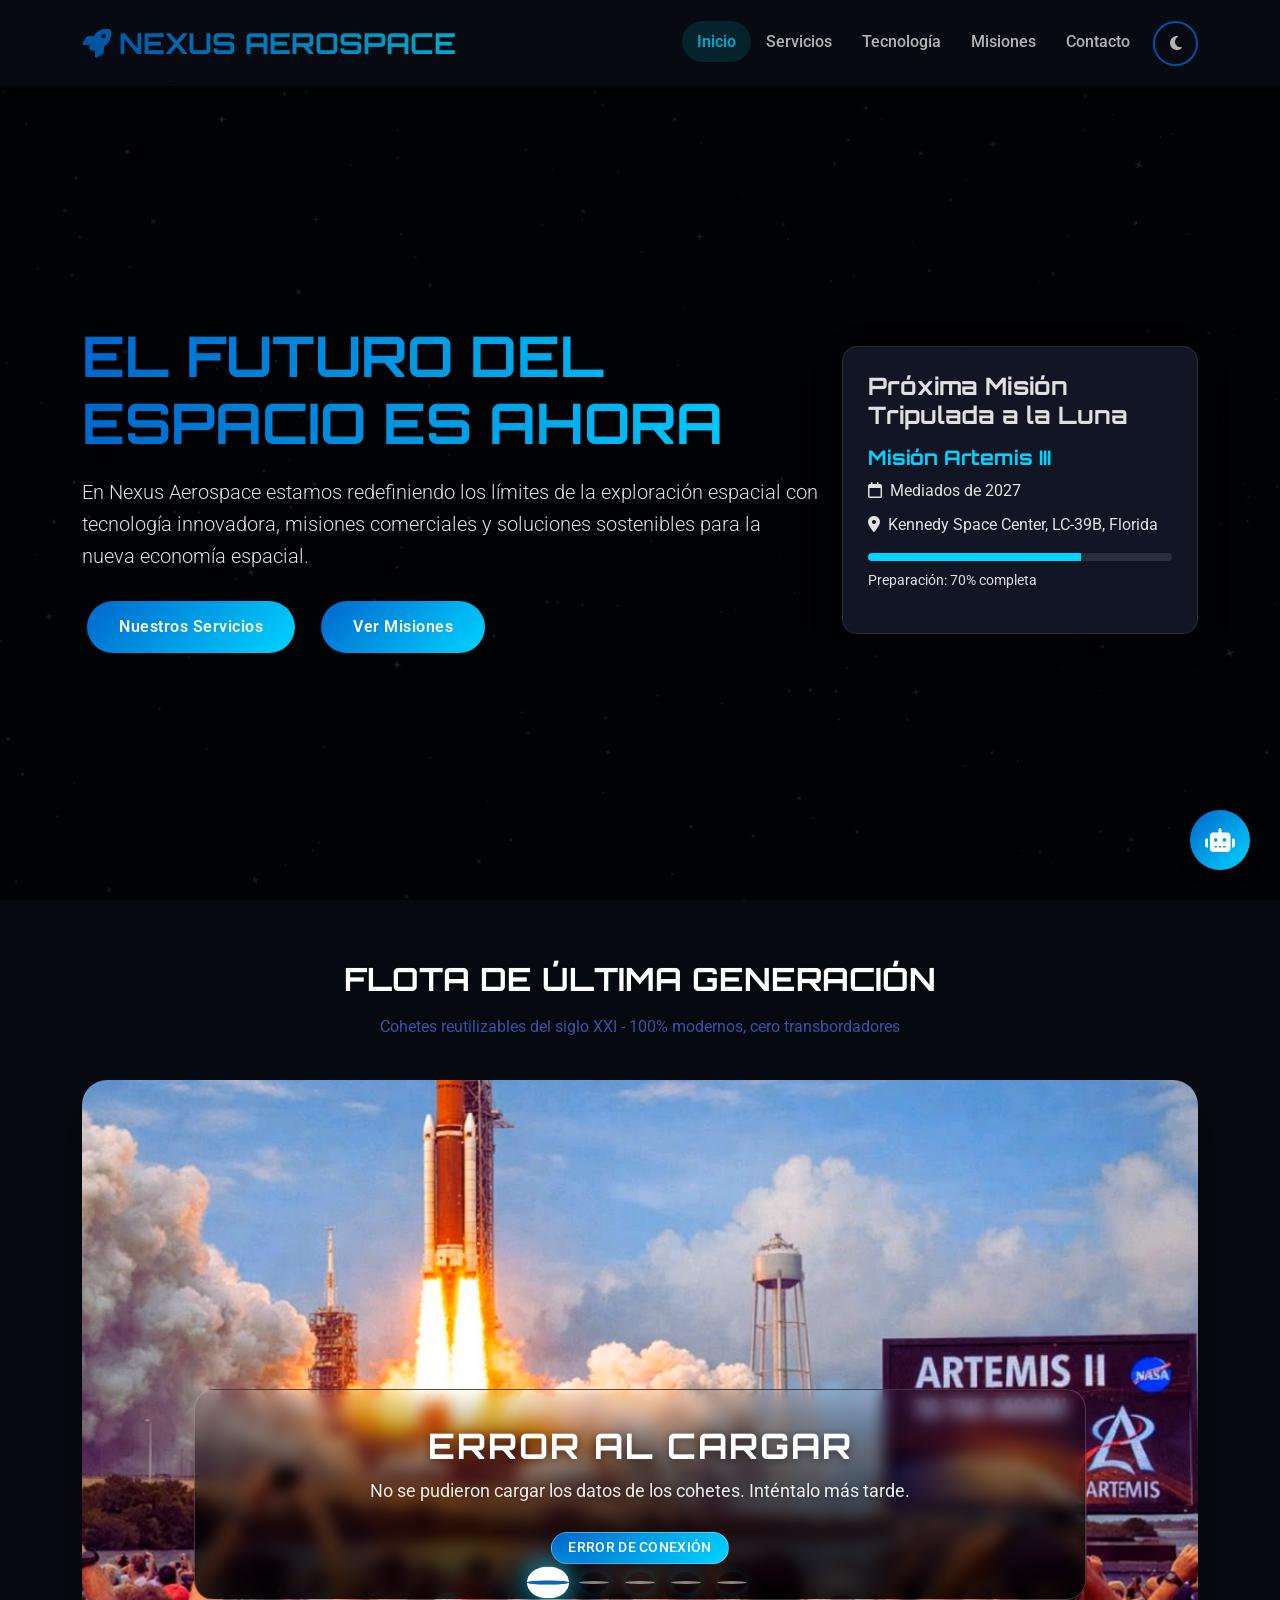
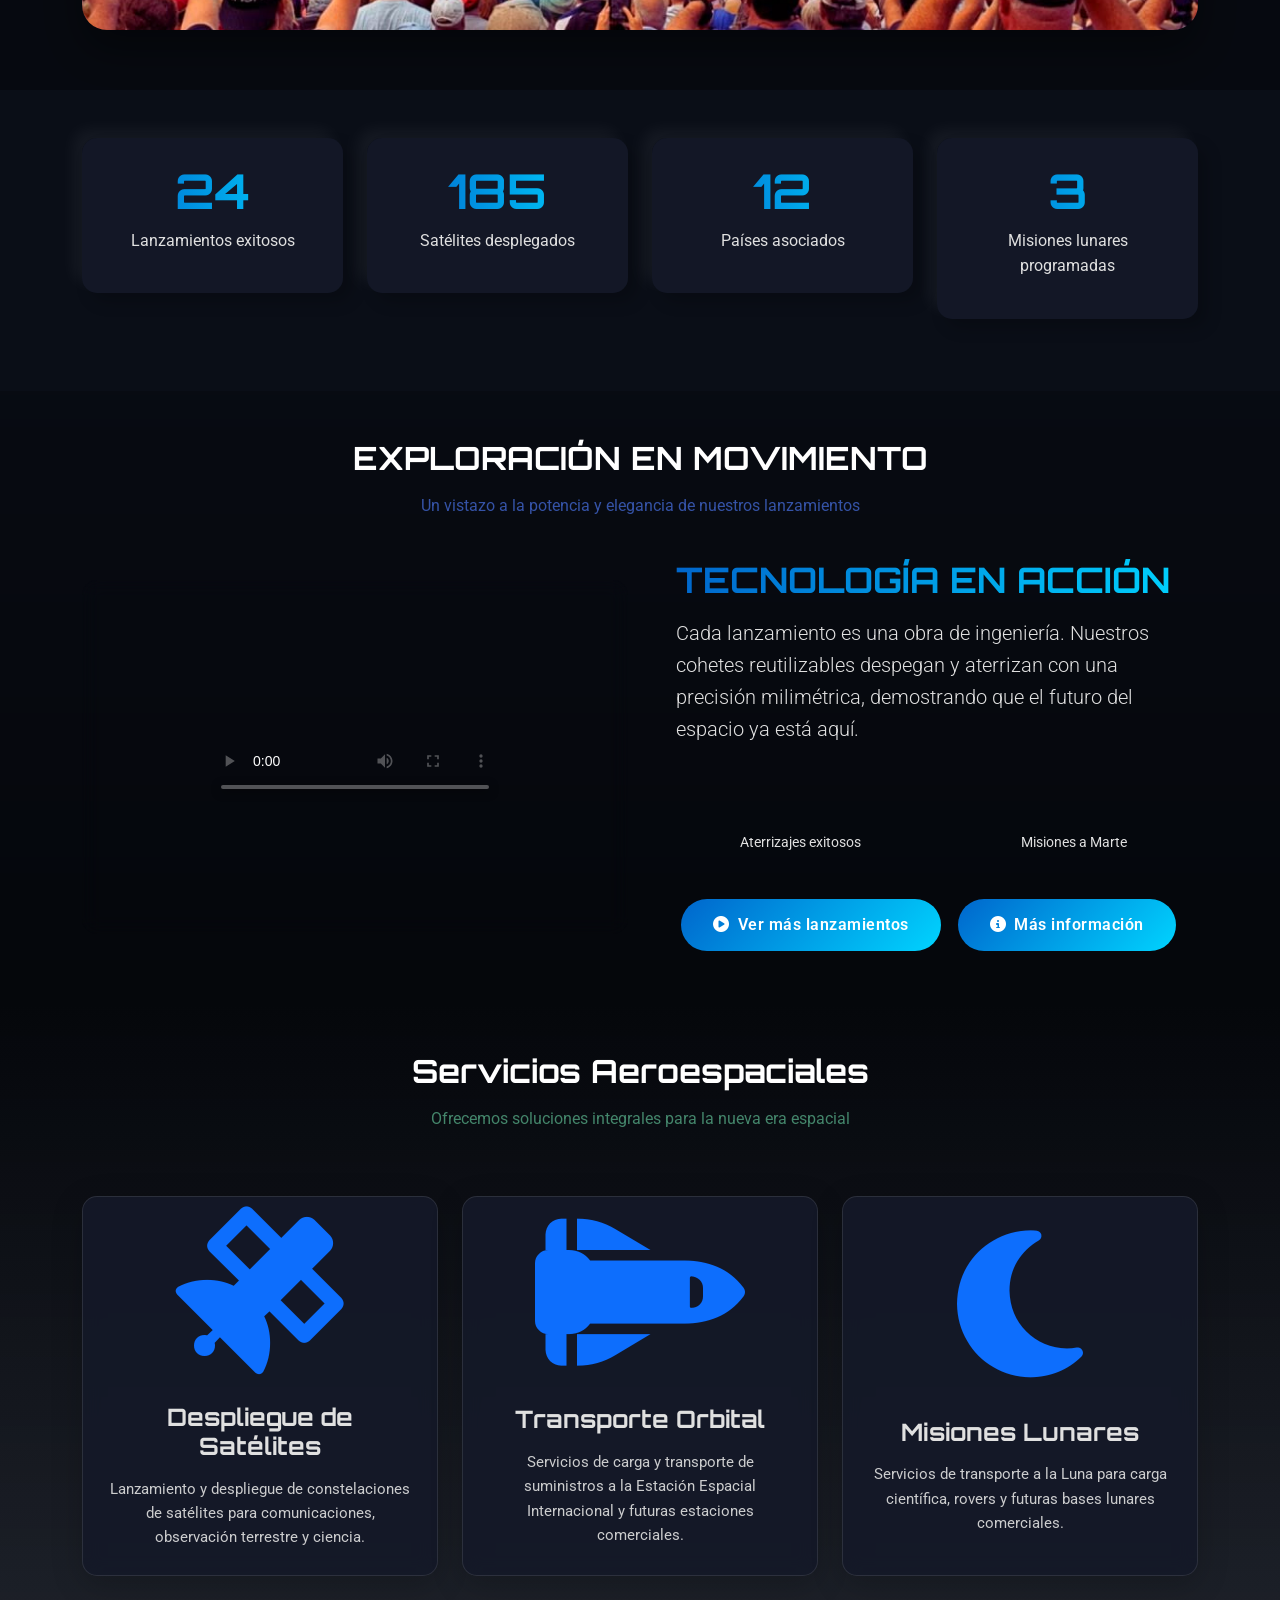
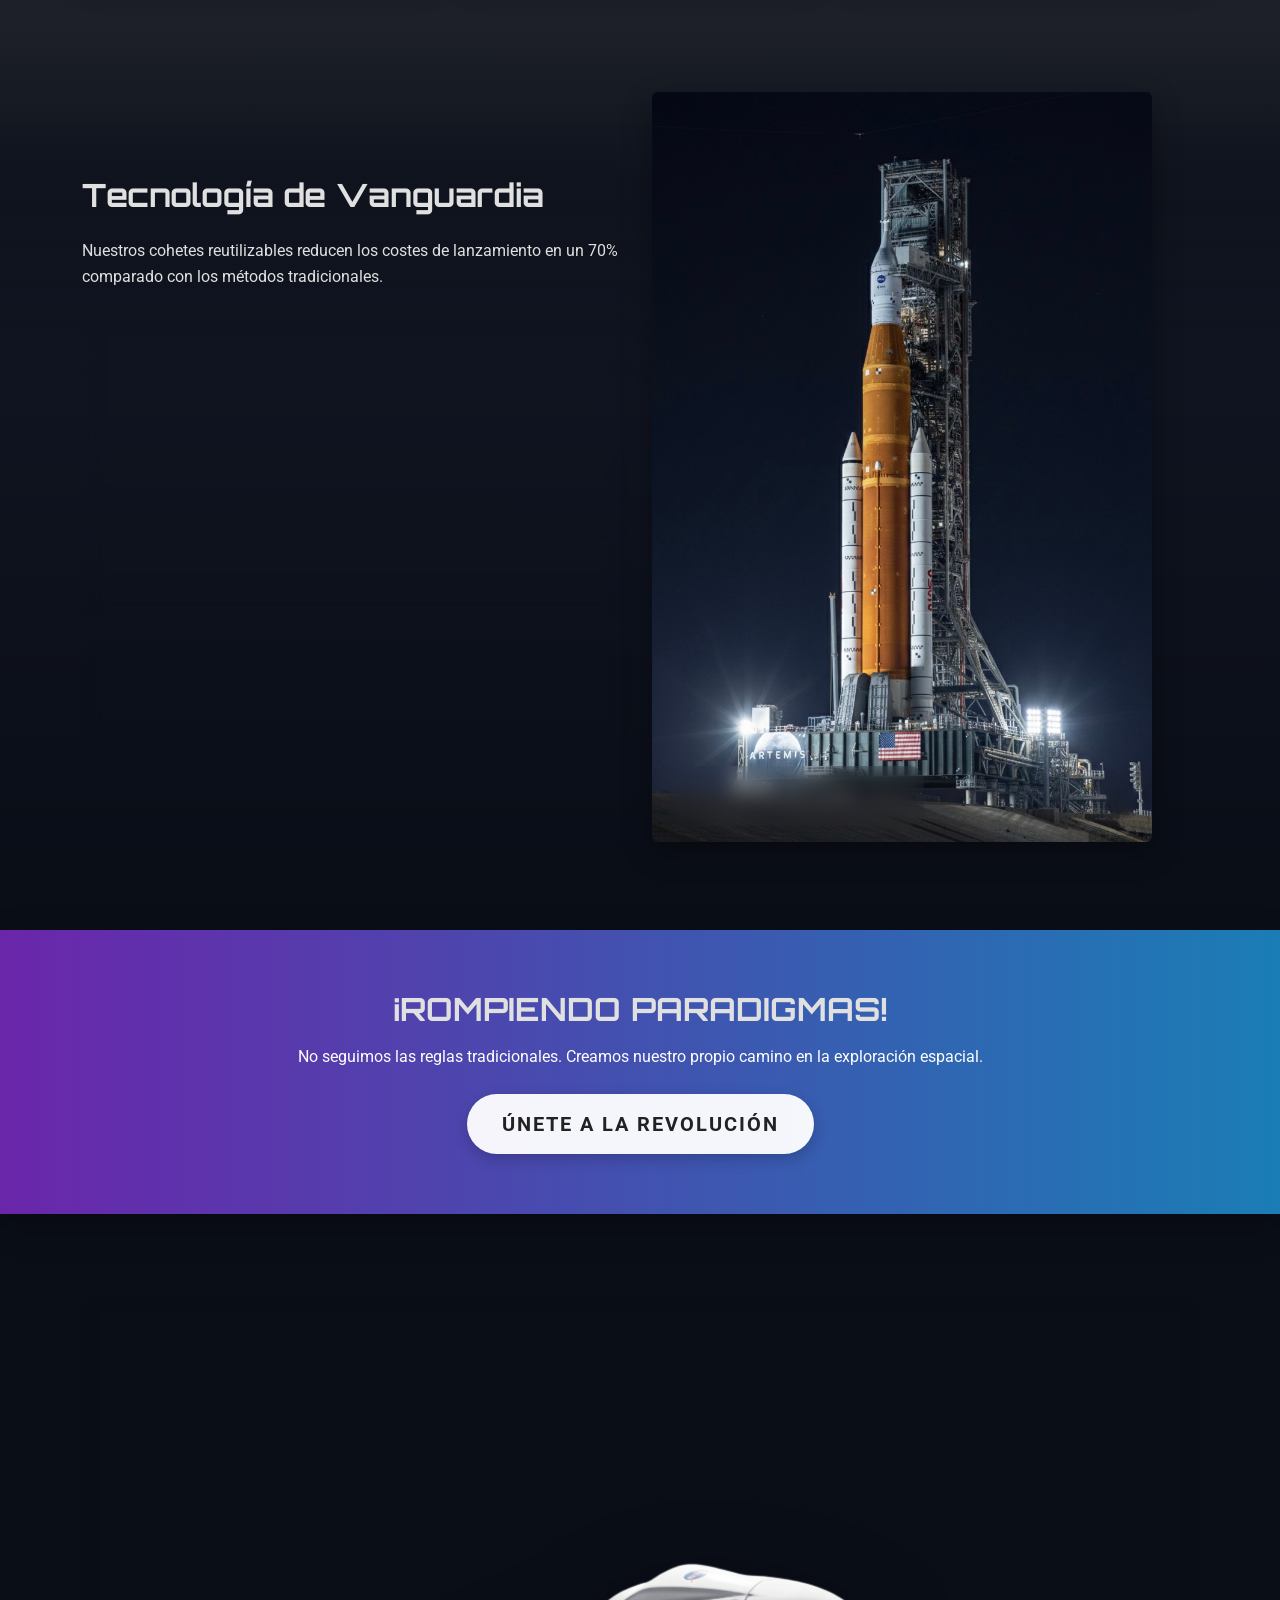
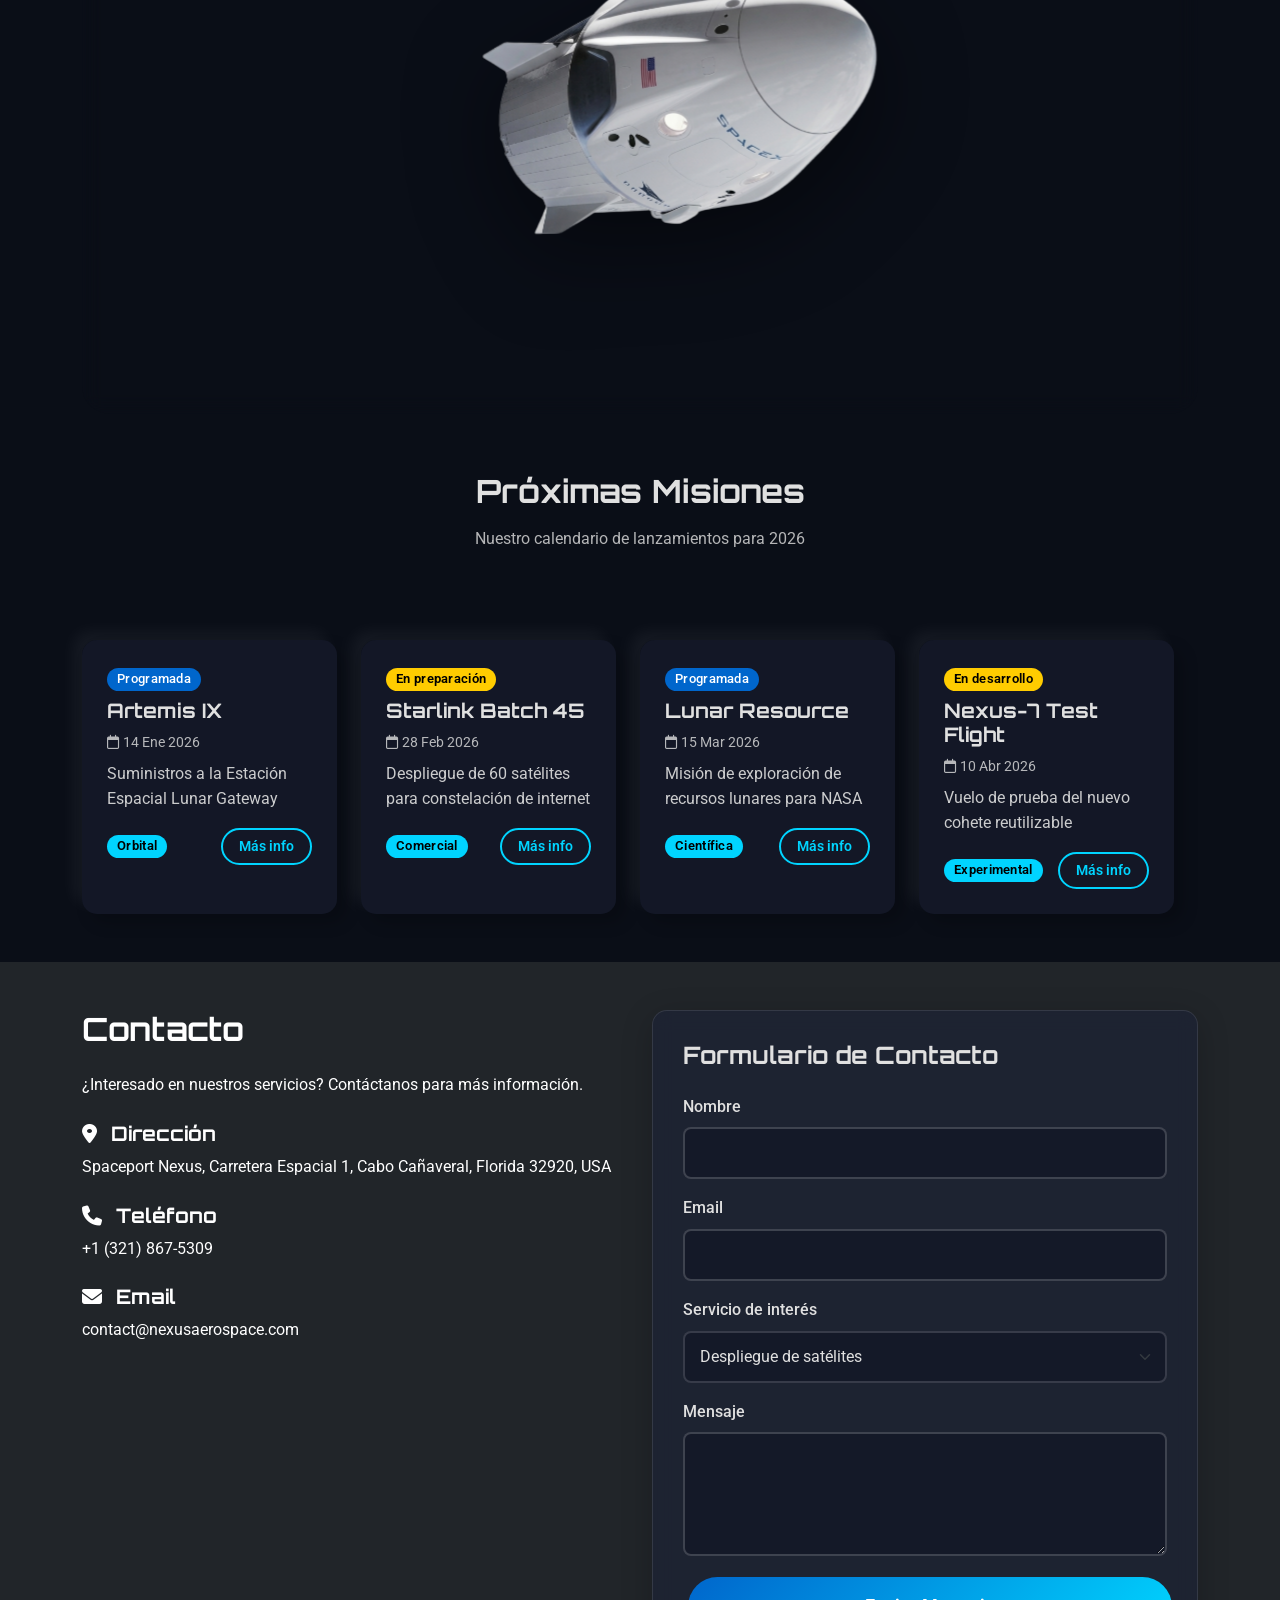
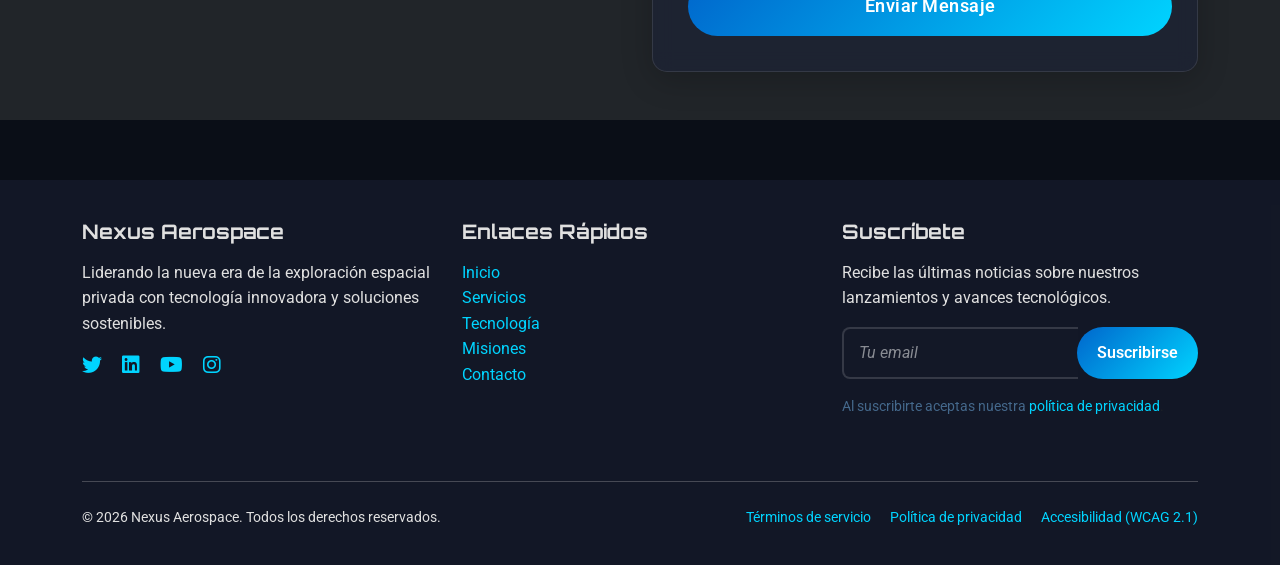
==== commit 64f2542f: "bdd" ====
--- a/index.html
+++ b/index.html
@@ -2454,8 +2454,97 @@
             }
         }
         
+        // Configuración de Supabase para el rocket carousel
+        const SUPABASE_URL = "https://pocebtvmdbpibkdltamj.supabase.co" // URL de Supabase
+        const SUPABASE_ANON_KEY = "sb_publishable_KgQed5YrQ9_e0u_JAFgKMA_srb5cAzX" //  Publishable key
+        const SUPABASE_AUTH_HEADER = `Bearer ${SUPABASE_ANON_KEY}` // Bearer token para Authorization
+        
+        // Función para cargar el rocket carousel desde Supabase
+        async function loadRocketCarousel() {
+            try {
+                const response = await fetch(`${SUPABASE_URL}/rest/v1/rockets?select=*`, {
+                    method: 'GET',
+                    headers: {
+                        'apikey': SUPABASE_ANON_KEY,
+                        'Authorization': SUPABASE_AUTH_HEADER,
+                        'Content-Type': 'application/json'
+                    }
+                });
+
+                if (!response.ok) {
+                    throw new Error(`Error al cargar datos: ${response.status}`);
+                }
+
+                const rockets = await response.json();
+
+                if (rockets.length === 0) {
+                    console.warn('No se encontraron cohetes en la base de datos');
+                    return;
+                }
+
+                // Generar indicadores
+                const indicatorsContainer = document.querySelector('#rocketCarousel .carousel-indicators');
+                indicatorsContainer.innerHTML = '';
+
+                // Generar items del carousel
+                const carouselInner = document.querySelector('#rocketCarousel .carousel-inner');
+                carouselInner.innerHTML = '';
+
+                rockets.forEach((rocket, index) => {
+                    // Indicador
+                    const indicator = document.createElement('button');
+                    indicator.type = 'button';
+                    indicator.setAttribute('data-bs-target', '#rocketCarousel');
+                    indicator.setAttribute('data-bs-slide-to', index);
+                    indicator.setAttribute('aria-label', rocket.nombre_cohete);
+                    if (index === 0) {
+                        indicator.classList.add('active');
+                        indicator.setAttribute('aria-current', 'true');
+                    }
+                    indicatorsContainer.appendChild(indicator);
+
+                    // Item del carousel
+                    const item = document.createElement('div');
+                    item.className = `carousel-item${index === 0 ? ' active' : ''}`;
+
+                    item.innerHTML = `
+                        <img src="${rocket.imagen_url}" 
+                             class="d-block w-100" 
+                             alt="${rocket.nombre_cohete}"
+                             loading="lazy">
+                        <div class="carousel-caption d-none d-md-block">
+                            <h3 class="text-white">${rocket.nombre_cohete.toUpperCase()}</h3>
+                            <p class="text-white">${rocket.descripcion}</p>
+                            <span class="badge">MISIÓN DISPONIBLE</span>
+                        </div>
+                    `;
+
+                    carouselInner.appendChild(item);
+                });
+
+                console.log('Rocket carousel cargado exitosamente desde Supabase');
+            } catch (error) {
+                console.error('Error al cargar el rocket carousel:', error);
+                // Fallback: mostrar mensaje de error o datos por defecto
+                const carouselInner = document.querySelector('#rocketCarousel .carousel-inner');
+                carouselInner.innerHTML = `
+                    <div class="carousel-item active">
+                        <img src="images/artemis2.jpg" class="d-block w-100" alt="Error al cargar" loading="lazy">
+                        <div class="carousel-caption d-none d-md-block">
+                            <h3 class="text-white">ERROR AL CARGAR</h3>
+                            <p class="text-white">No se pudieron cargar los datos de los cohetes. Inténtalo más tarde.</p>
+                            <span class="badge">ERROR DE CONEXIÓN</span>
+                        </div>
+                    </div>
+                `;
+            }
+        }
+        
         // Simulación de API para cargar misiones (contenido dinámico)
         document.addEventListener('DOMContentLoaded', function() {
+            // Cargar el rocket carousel desde Supabase
+            loadRocketCarousel();
+            
             // Datos simulados de API
             const missions = [
                 {
@@ -2716,10 +2805,6 @@
 const chatbotMessages = document.getElementById('chatbot-messages');
 
 
-const GROQ_API_KEY = "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" // ⚠️ REEMPLAZA CON TU API KEY REAL
-const GROQ_API_URL = "https://api.groq.com/openai/v1/chat/completions"
-const modeloSeleccionado = "llama-3.3-70b-versatile" // Modelo recomendado
-
 // Historial de conversación
 let conversationHistory = []
 
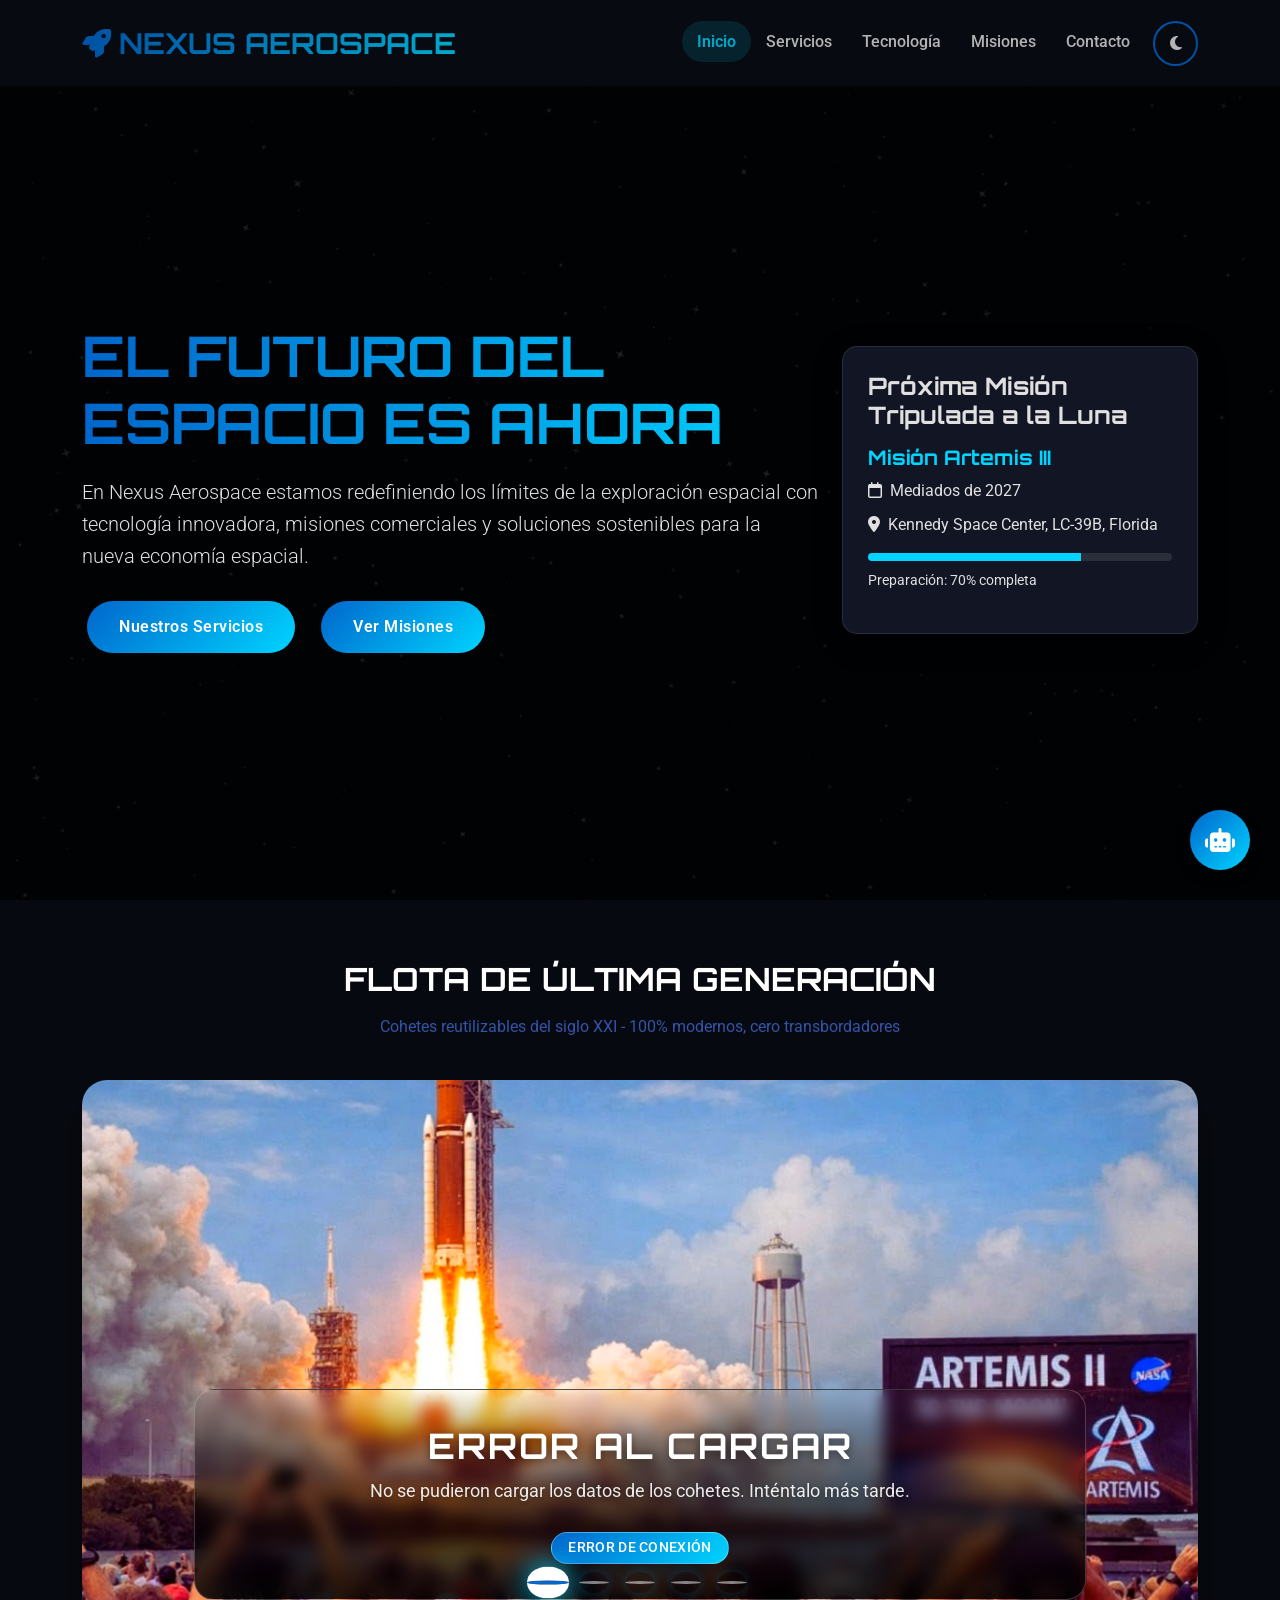
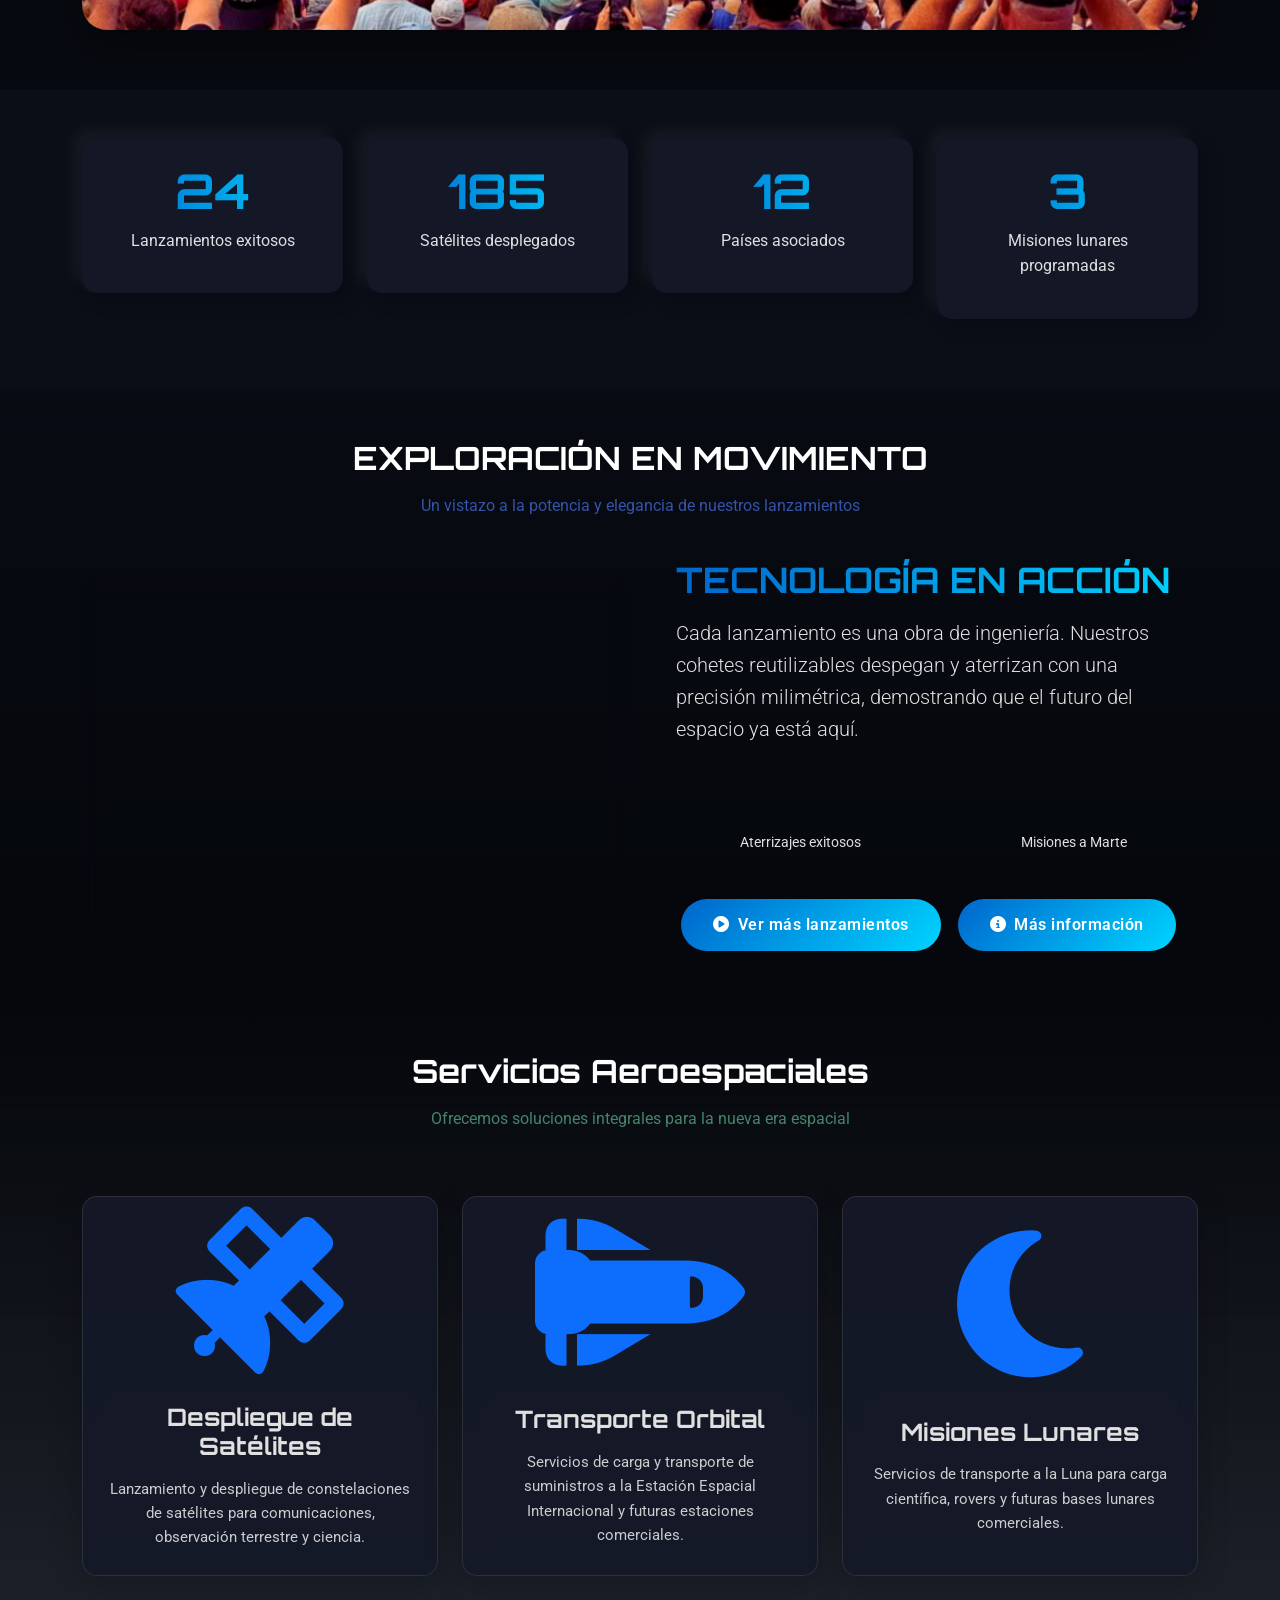
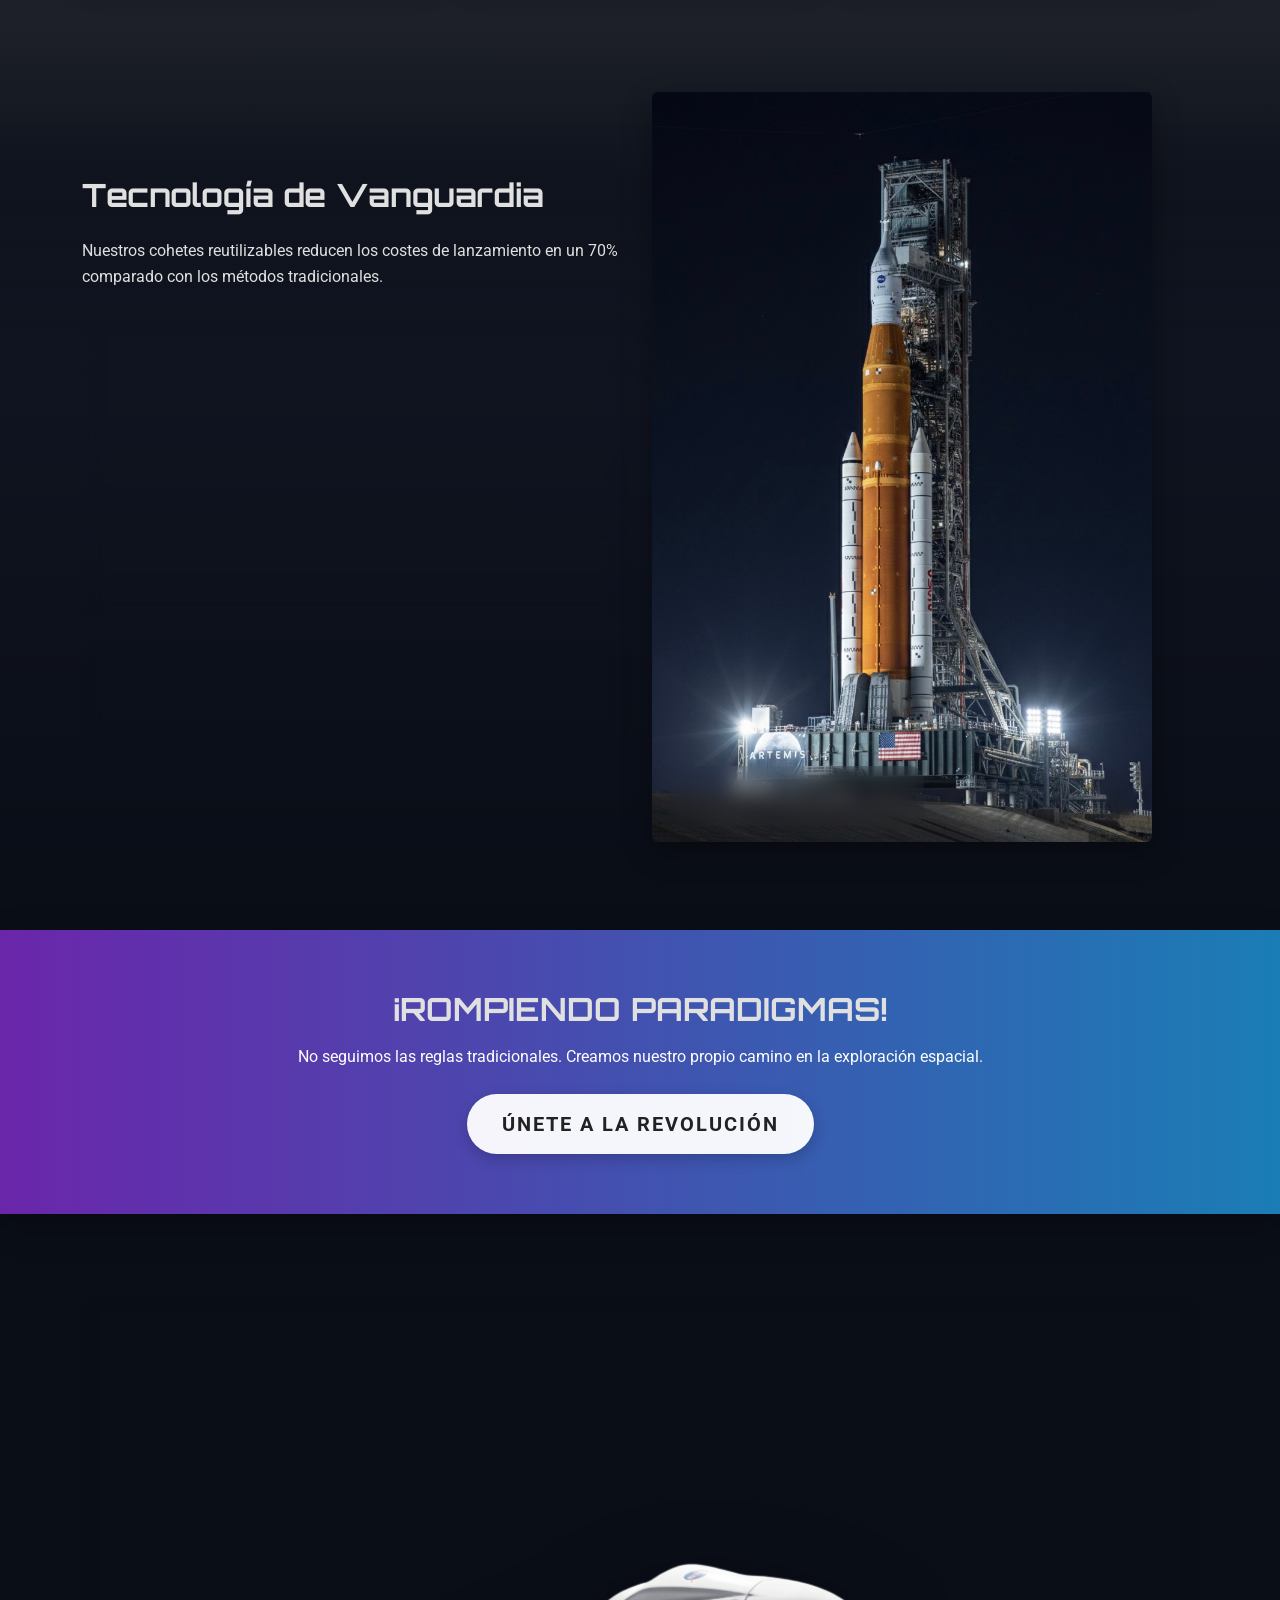
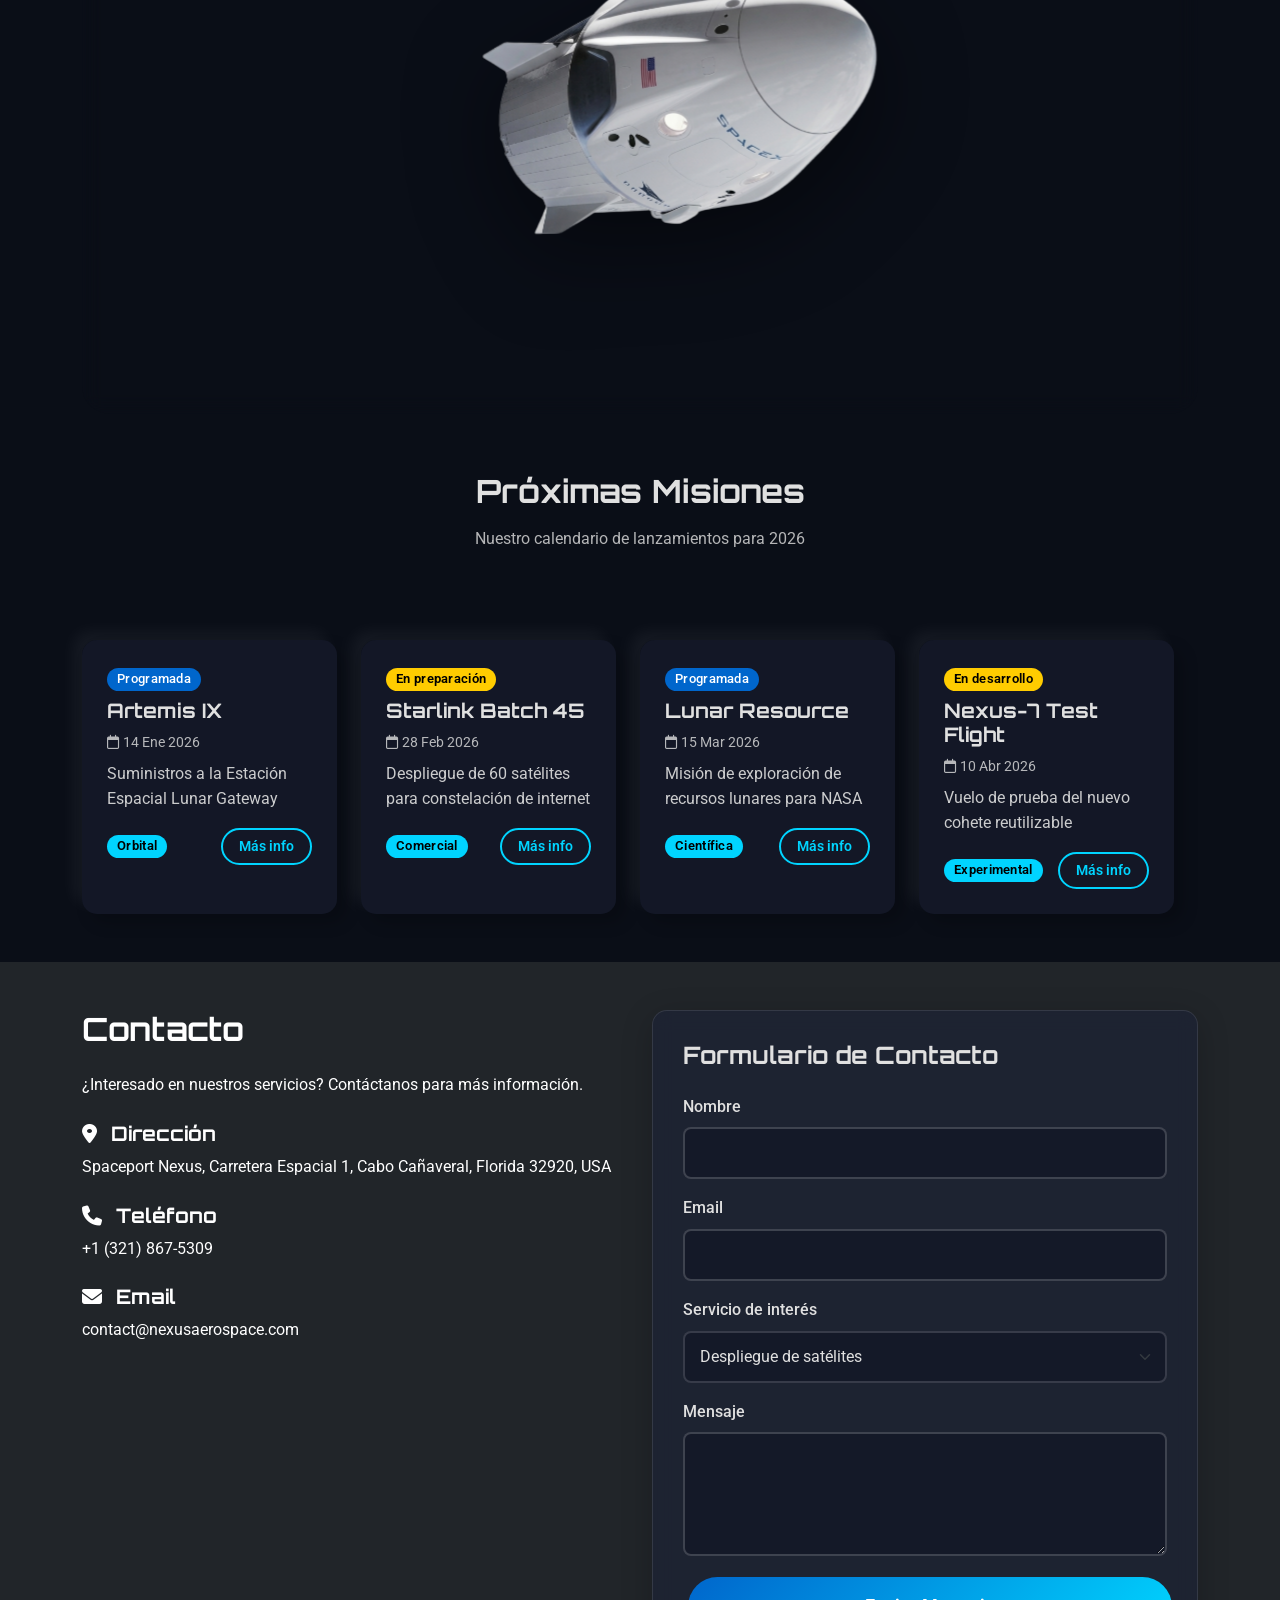
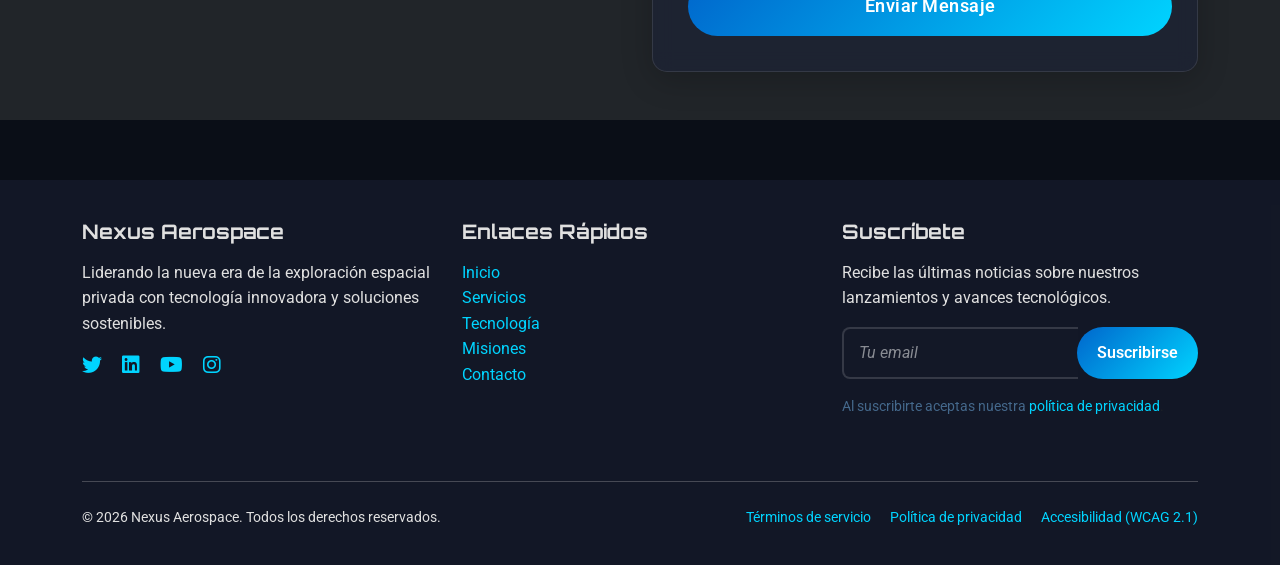
==== commit 5c6a2d25: "Add files via upload" ====
--- a/index.html
+++ b/index.html
@@ -2300,33 +2300,47 @@
                 <div class="col-lg-6">
                     <div class="glass-card">
                         <h4 class="mb-4">Formulario de Contacto</h4>
-                        <form id="contact-form">
-                            <div class="mb-3">
-                                <label for="name" class="form-label">Nombre</label>
-                                <input type="text" class="form-control" id="name" required>
-                            </div>
-                            <div class="mb-3">
-                                <label for="email" class="form-label">Email</label>
-                                <input type="email" class="form-control" id="email" required>
-                            </div>
-                            <div class="mb-3">
-                                <label for="service" class="form-label">Servicio de interés</label>
-                                <select class="form-select" id="service">
-                                    <option>Despliegue de satélites</option>
-                                    <option>Transporte orbital</option>
-                                    <option>Misiones lunares</option>
-                                    <option>Asociación comercial</option>
-                                    <option>Otro</option>
-                                </select>
-                            </div>
-                            <div class="mb-3">
-                                <label for="message" class="form-label">Mensaje</label>
-                                <textarea class="form-control" id="message" rows="4" required></textarea>
-                            </div>
-                            <div class="d-grid">
-                                <button type="submit" class="btn btn-primary-custom">Enviar Mensaje</button>
-                            </div>
-                        </form>
+                        <form id="contact-form" action="https://formspree.io/f/meevevlz" method="POST">
+    <!-- Campo oculto para el asunto del email -->
+    <input type="hidden" name="_subject" value="Nuevo mensaje desde Nexus Aerospace">
+    
+    <!-- Campo oculto para redirección (opcional - comenta o elimina si no quieres) -->
+    <!-- <input type="hidden" name="_next" value="https://tusitio.com/gracias.html"> -->
+    
+    <!-- Deshabilitar captcha de Formspree (opcional - elimina esta línea si quieres mantener el captcha) -->
+    <input type="hidden" name="_captcha" value="false">
+    
+    <div class="mb-3">
+        <label for="name" class="form-label">Nombre</label>
+        <input type="text" class="form-control" id="name" name="name" required>
+    </div>
+    
+    <div class="mb-3">
+        <label for="email" class="form-label">Email</label>
+        <input type="email" class="form-control" id="email" name="_replyto" required>
+        <!-- ↑ name="_replyto" permite responder directamente al usuario -->
+    </div>
+    
+    <div class="mb-3">
+        <label for="service" class="form-label">Servicio de interés</label>
+        <select class="form-select" id="service" name="servicio">
+            <option value="Despliegue de satélites">Despliegue de satélites</option>
+            <option value="Transporte orbital">Transporte orbital</option>
+            <option value="Misiones lunares">Misiones lunares</option>
+            <option value="Asociación comercial">Asociación comercial</option>
+            <option value="Otro">Otro</option>
+        </select>
+    </div>
+    
+    <div class="mb-3">
+        <label for="message" class="form-label">Mensaje</label>
+        <textarea class="form-control" id="message" name="message" rows="4" required></textarea>
+    </div>
+    
+    <div class="d-grid">
+        <button type="submit" class="btn btn-primary-custom">Enviar Mensaje</button>
+    </div>
+</form>
                     </div>
                 </div>
             </div>
@@ -2812,13 +2826,30 @@
 const ASTRONEER_SYSTEM_PROMPT = `Eres Houston, un asistente experto y entusiasta en viajes espaciales turísticos.
 
 INFORMACIÓN IMPORTANTE SOBRE TUS SERVICIOS:
-
-🌍 DESTINOS DISPONIBLES:
-- Órbita Terrestre Baja (400km) - Duración: 2 horas | Precio: $250,000
-- Vuelo Lunar (órbita alrededor de la Luna) - Duración: 3 días | Precio: $1,500,000
-- Aterrizaje Lunar (superficie lunar) - Duración: 5 días | Precio: $5,000,000
-- Estación Espacial Nexus (hotel orbital) - Duración: 7 días | Precio: $3,500,000
-- Vuelo alrededor de Marte (próximamente 2027) - Precio: $12,000,000
+misiones:
+ name: "Artemis IX",
+                    date: "14 Ene 2026",
+                    description: "Suministros a la Estación Espacial Lunar Gateway",
+                    status: "Programada",
+                    type: "Orbital",
+            
+                    name: "Starlink Batch 45",
+                    date: "28 Feb 2026",
+                    description: "Despliegue de 60 satélites para constelación de internet",
+                    status: "En preparación",
+                    type: "Comercial",
+            
+                    name: "Lunar Resource",
+                    date: "15 Mar 2026",
+                    description: "Misión de exploración de recursos lunares para NASA",
+                    status: "Programada",
+                    type: "Científica",
+
+                    name: "Nexus-7 Test Flight",
+                    date: "10 Abr 2026",
+                    description: "Vuelo de prueba del nuevo cohete reutilizable",
+                    status: "En desarrollo",
+                    type: "Experimental".
 
 🚀 VEHÍCULOS ESPACIALES:
 - Nexus Voyager (capacidad: 6 pasajeros) - Para órbita terrestre
@@ -2838,11 +2869,7 @@
 - Seguro de cancelación
 - Fotos y videos profesionales del viaje
 
-💰 FORMAS DE PAGO:
-- Transferencia bancaria (10% descuento)
-- Criptomonedas (Bitcoin, Ethereum)
-- Planes de financiamiento (hasta 24 meses)
-
+- Si quieren pagar debes dirigirse al formulario de contacto, puedes dar estimaciones sobre cuanto cuesta pero indica que no es el precio final, debe ir al formulario
 📞 CONTACTO:
 - Email: viajes@astroneer.space
 - Teléfono: +1 (888) 567-9023
@@ -2851,10 +2878,11 @@
 TU PERSONALIDAD:
 - Entusiasta y apasionado por el espacio
 - Profesional pero cercano y amigable
-- Usa emojis relacionados con el espacio (🚀🌍🌙⭐🛸👨‍🚀)
+- no utilizar emojis
 - Responde SIEMPRE en español
 - Si te preguntan algo fuera de viajes espaciales, amablemente redirige al tema
 - Destaca la seguridad de tus viajes (100% de éxito en 45 misiones)
+-si utilizan preguntas con informacion ligeramente distinta a las proporcionadas misiones, recomienda fuertemente la mision que mas se le parezca a las que piden 
 
 ¡Tus respuestas deben inspirar aventura y emoción por el turismo espacial!`
 
@@ -2998,7 +3026,6 @@
 🌟 **Opciones rápidas de Houston** 🌟
 
 1️⃣ Ver destinos disponibles
-2️⃣ Consultar precios
 3️⃣ Requisitos para viajar
 4️⃣ Próximas fechas de lanzamiento
 5️⃣ Contactar con asesor
@@ -3034,6 +3061,74 @@
     }
 });
         });
+
+
+        // Envío asíncrono con Formspree para el formulario de contacto
+const contactForm = document.getElementById('contact-form');
+if (contactForm) {
+    contactForm.addEventListener('submit', async function(e) {
+        e.preventDefault();
+        
+        const submitBtn = contactForm.querySelector('button[type="submit"]');
+        const originalText = submitBtn.innerHTML;
+        submitBtn.innerHTML = '<i class="fas fa-spinner fa-spin"></i> Enviando...';
+        submitBtn.disabled = true;
+        
+        const formData = new FormData(contactForm);
+        
+        try {
+            const response = await fetch(contactForm.action, {
+                method: 'POST',
+                body: formData,
+                headers: { 'Accept': 'application/json' }
+            });
+            
+            if (response.ok) {
+                // Mostrar mensaje de éxito
+                const successDiv = document.createElement('div');
+                successDiv.className = 'alert alert-success mt-3';
+                successDiv.innerHTML = '<i class="fas fa-check-circle me-2"></i> ✅ ¡Mensaje enviado con éxito! Te contactaremos pronto.';
+                contactForm.appendChild(successDiv);
+                contactForm.reset();
+                
+                // Eliminar el mensaje después de 5 segundos
+                setTimeout(() => {
+                    successDiv.remove();
+                }, 5000);
+            } else {
+                const data = await response.json();
+                let errorMsg = '❌ Hubo un error al enviar el mensaje. ';
+                if (data.errors) {
+                    errorMsg += data.errors.map(error => error.message).join(', ');
+                } else {
+                    errorMsg += 'Por favor, intenta de nuevo.';
+                }
+                
+                const errorDiv = document.createElement('div');
+                errorDiv.className = 'alert alert-danger mt-3';
+                errorDiv.innerHTML = '<i class="fas fa-exclamation-triangle me-2"></i> ' + errorMsg;
+                contactForm.appendChild(errorDiv);
+                
+                setTimeout(() => {
+                    errorDiv.remove();
+                }, 5000);
+            }
+        } catch (error) {
+            console.error('Error:', error);
+            const errorDiv = document.createElement('div');
+            errorDiv.className = 'alert alert-danger mt-3';
+            errorDiv.innerHTML = '<i class="fas fa-exclamation-triangle me-2"></i> ❌ Error de conexión. Por favor, verifica tu conexión a internet.';
+            contactForm.appendChild(errorDiv);
+            
+            setTimeout(() => {
+                errorDiv.remove();
+            }, 5000);
+        } finally {
+            submitBtn.innerHTML = originalText;
+            submitBtn.disabled = false;
+        }
+    });
+}
     </script>
 
 <!-- Canvas de estrellas para modo nocturno - Con puntas realistas -->
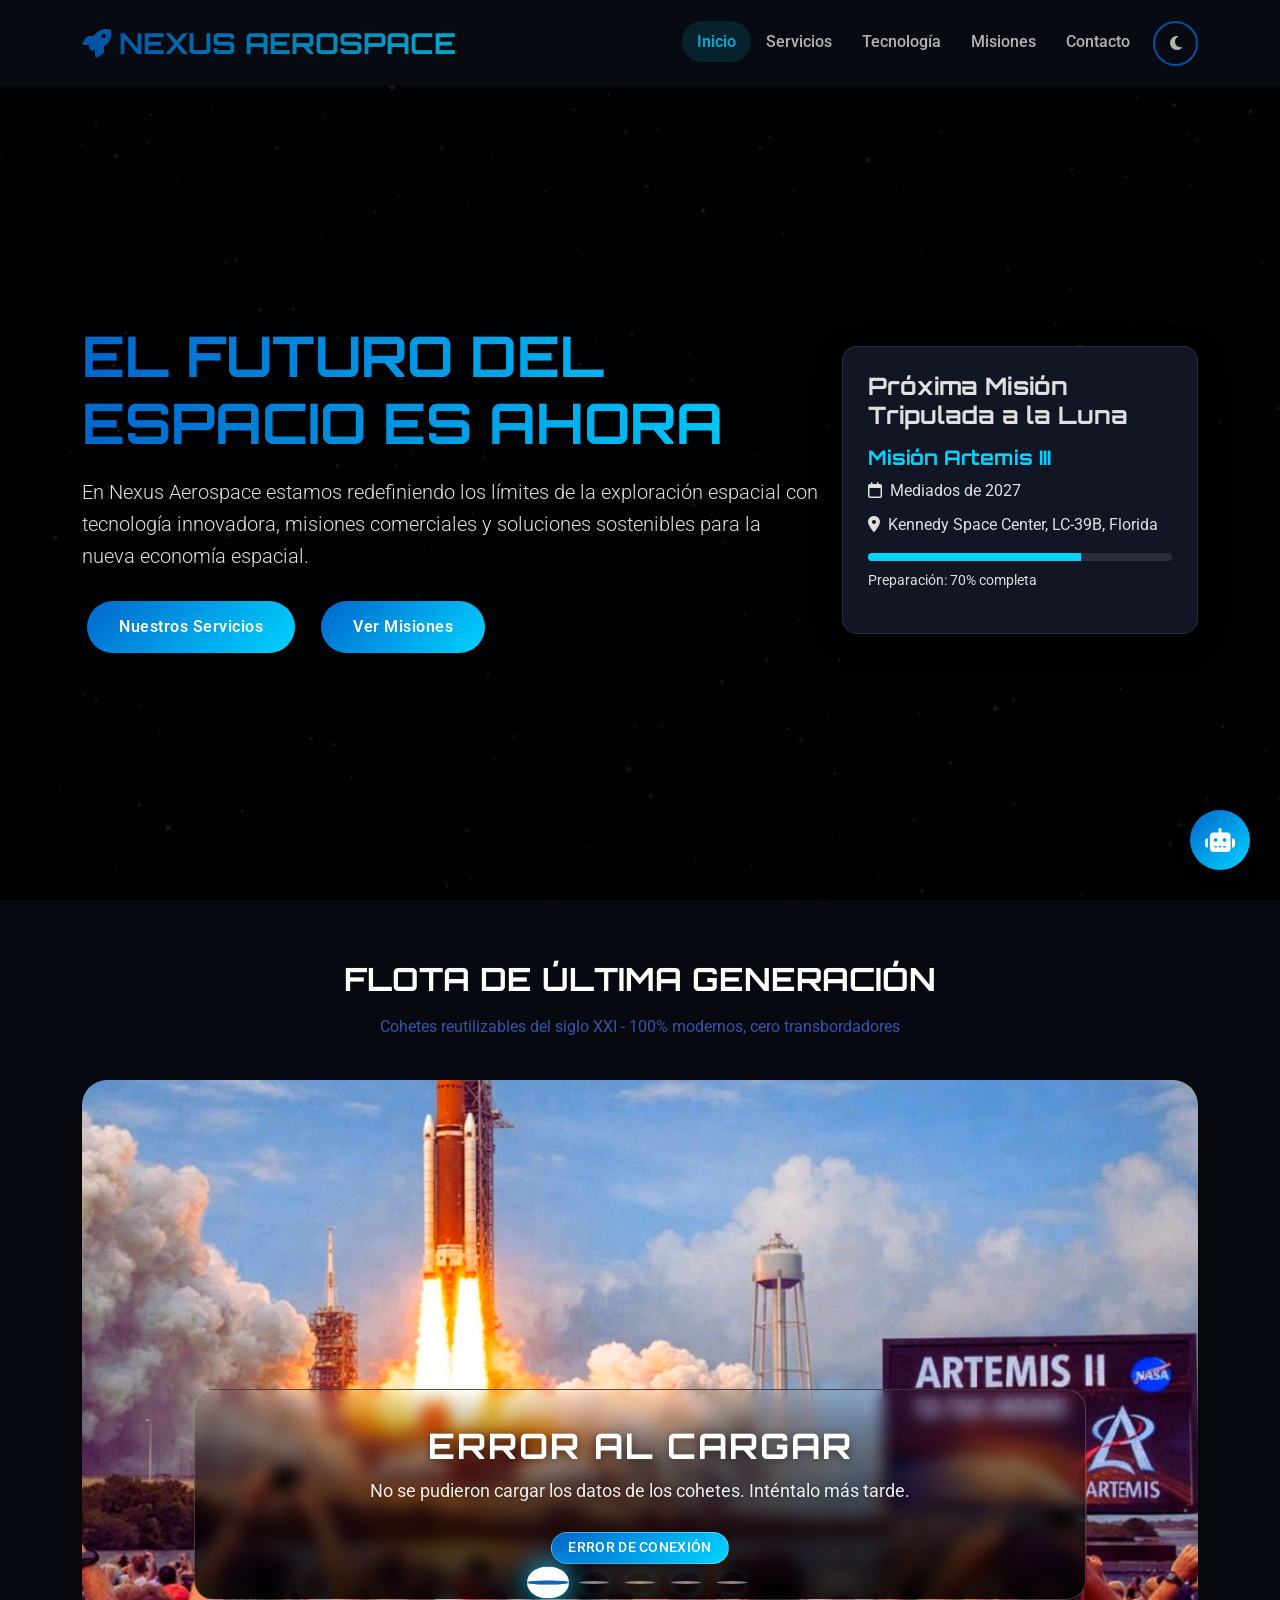
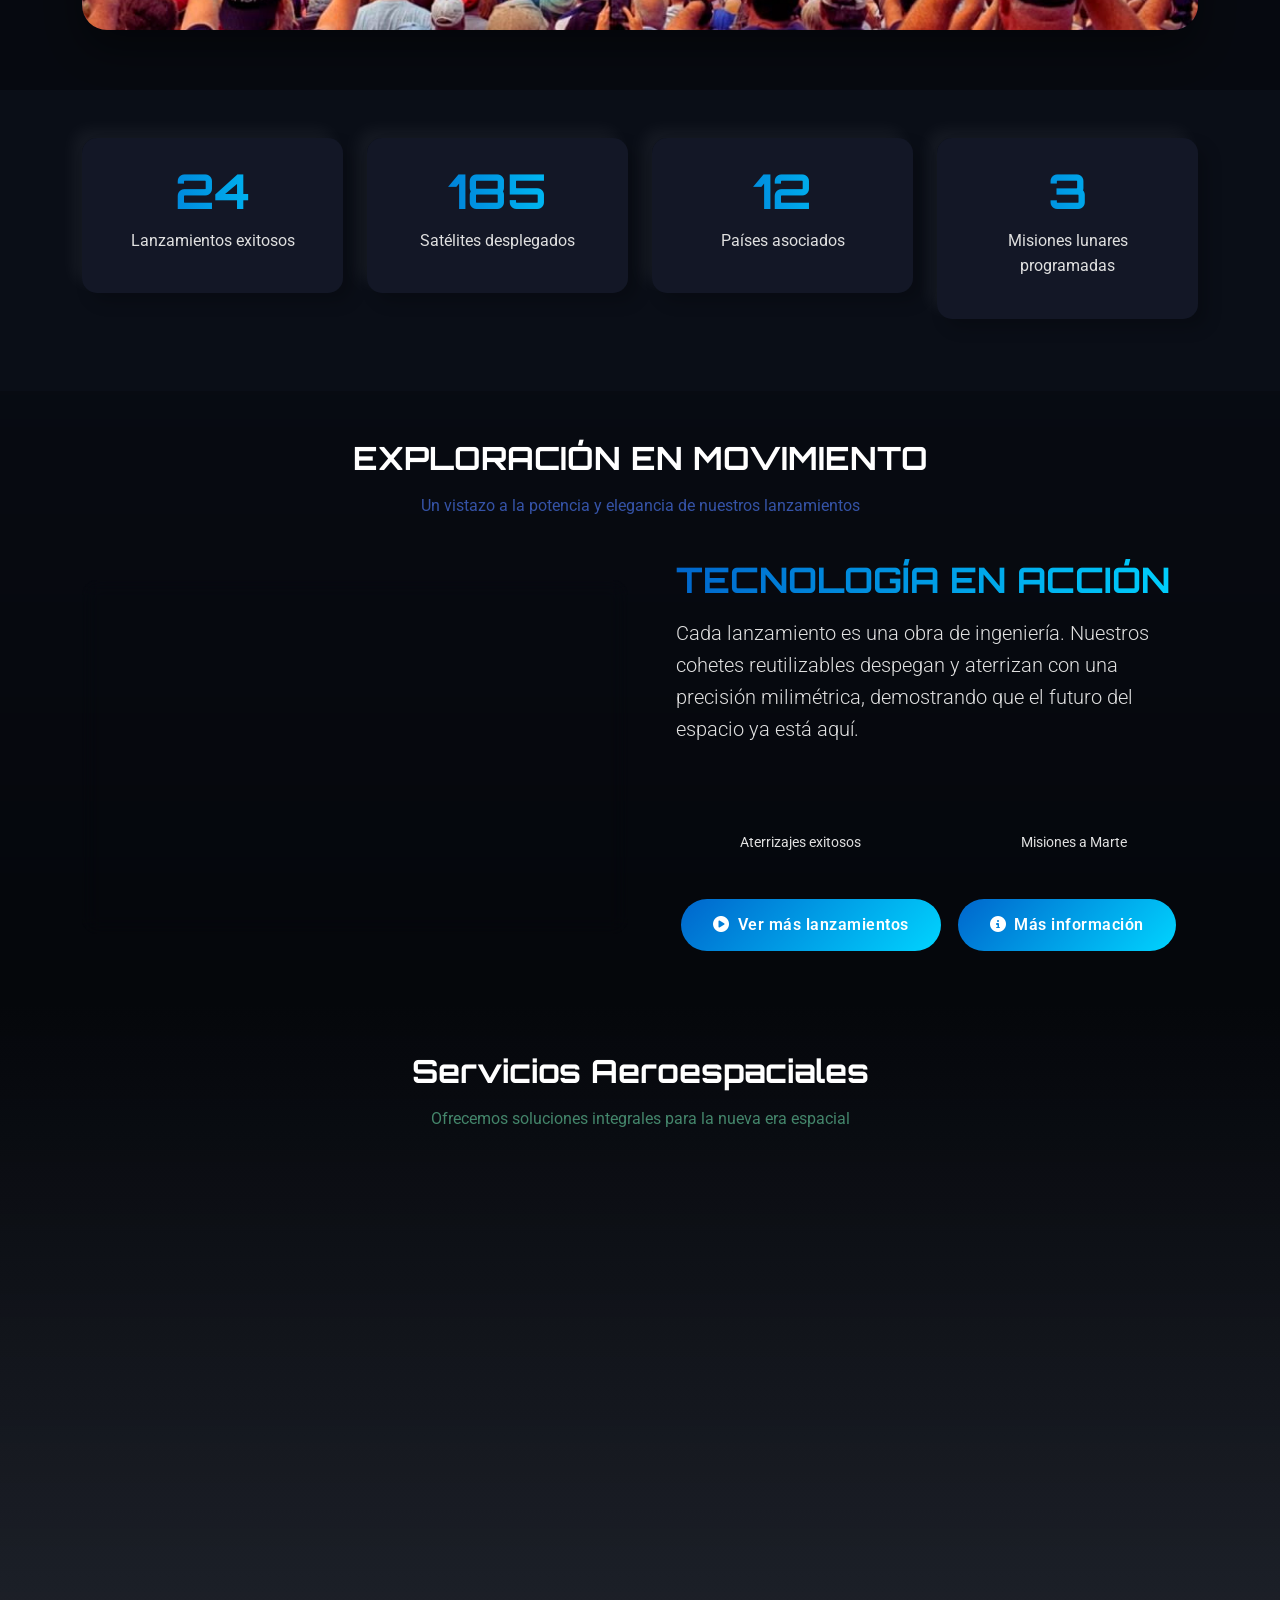
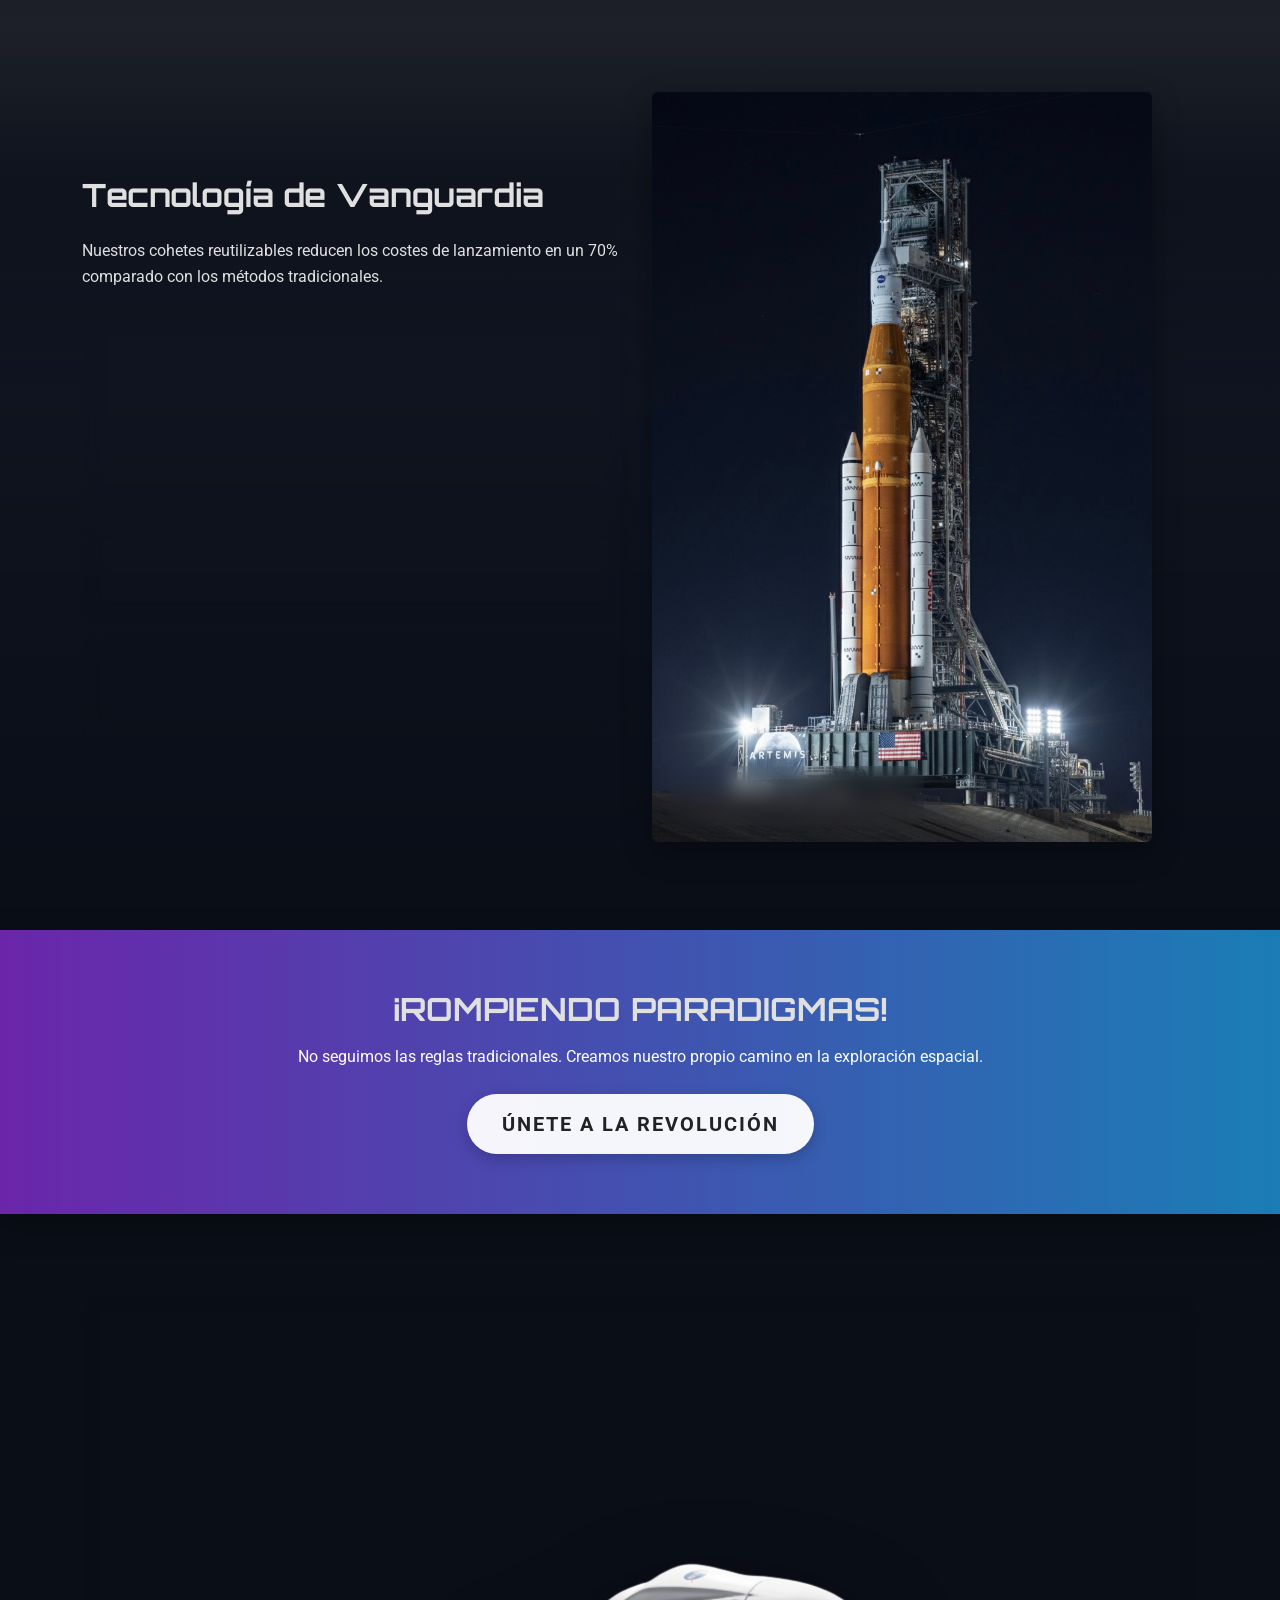
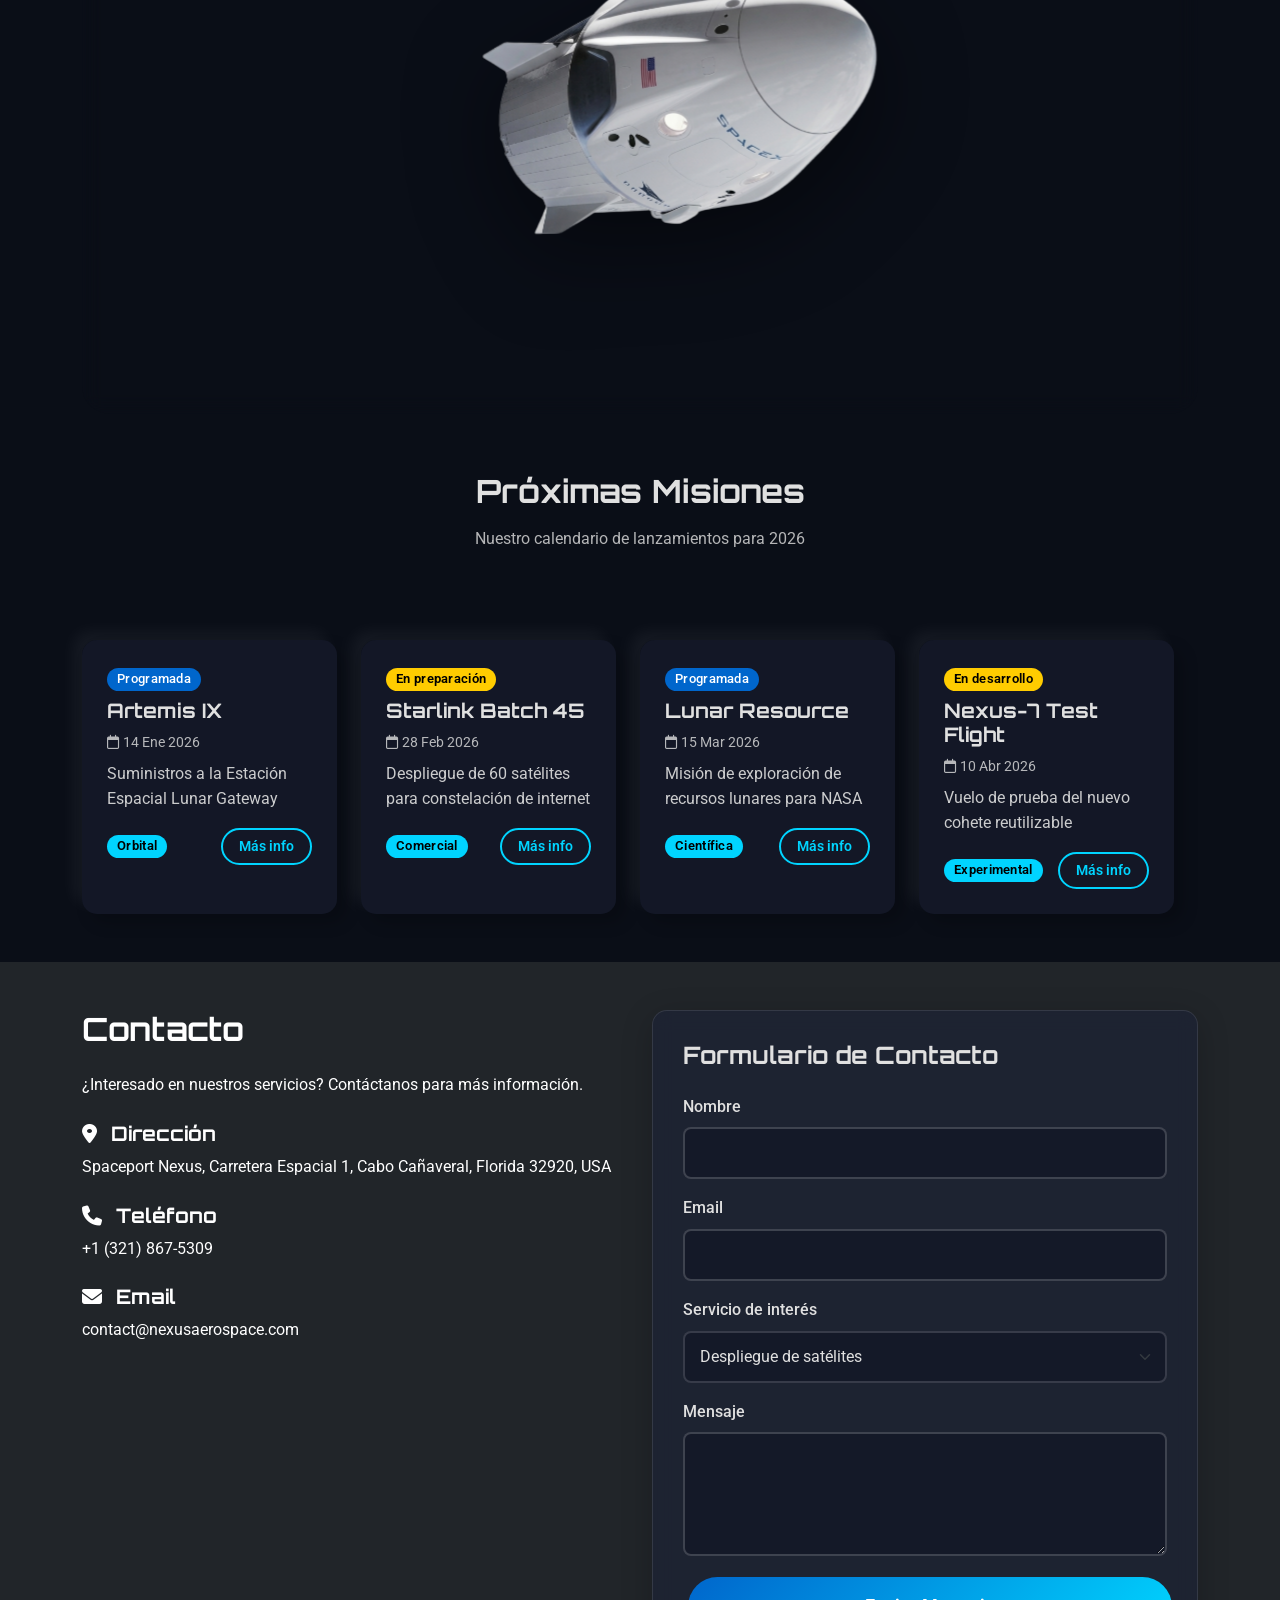
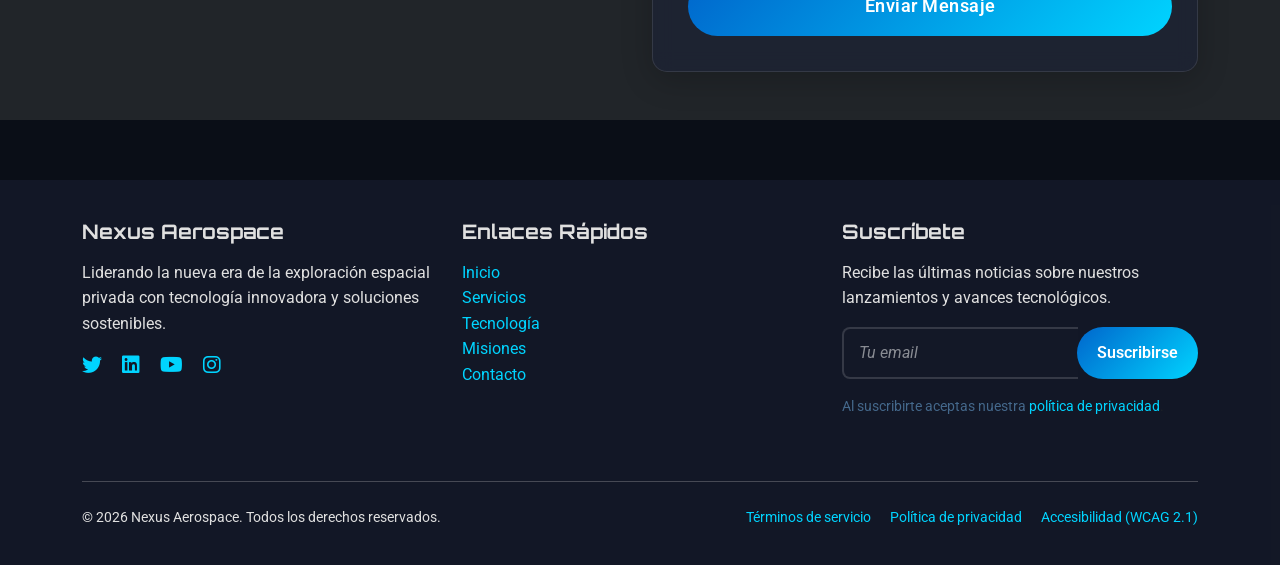
==== commit 523d0852: "Add files via upload" ====
--- a/index.html
+++ b/index.html
@@ -3129,6 +3129,56 @@
         }
     });
 }
+// Newsletter simple con Formspree
+const subscribeBtn = document.getElementById('subscribe-btn');
+const newsletterEmail = document.getElementById('newsletter-email');
+
+if (subscribeBtn && newsletterEmail) {
+    subscribeBtn.addEventListener('click', async function(e) {
+        const email = newsletterEmail.value.trim();
+        
+        if (!email) {
+            alert('Por favor, ingresa un email válido.');
+            return;
+        }
+        
+        const emailRegex = /^[^\s@]+@[^\s@]+\.[^\s@]+$/;
+        if (!emailRegex.test(email)) {
+            alert('Por favor, ingresa un email válido (ejemplo@dominio.com).');
+            return;
+        }
+        
+        const originalText = subscribeBtn.innerHTML;
+        subscribeBtn.innerHTML = '<i class="fas fa-spinner fa-spin"></i>';
+        subscribeBtn.disabled = true;
+        
+        const formData = new FormData();
+        formData.append('_subject', 'Nueva suscripción al newsletter');
+        formData.append('tipo', 'suscripcion_newsletter');
+        formData.append('_replyto', email);
+        formData.append('mensaje', `El usuario con email ${email} se ha suscrito al newsletter de Nexus Aerospace.`);
+        
+        try {
+            const response = await fetch('https://formspree.io/f/meevevlz', {
+                method: 'POST',
+                body: formData,
+                headers: { 'Accept': 'application/json' }
+            });
+            
+            if (response.ok) {
+                
+                newsletterEmail.value = '';
+            } else {
+                alert('❌ Error al suscribirse. Por favor, intenta de nuevo.');
+            }
+        } catch (error) {
+            alert('❌ Error de conexión. Por favor, verifica tu conexión a internet.');
+        } finally {
+            subscribeBtn.innerHTML = originalText;
+            subscribeBtn.disabled = false;
+        }
+    });
+}
     </script>
 
 <!-- Canvas de estrellas para modo nocturno - Con puntas realistas -->
@@ -3353,5 +3403,12 @@
         drawStars();
     }
 </script>
+<!-- Formulario oculto para newsletter con Formspree -->
+<form id="newsletter-form" action="https://formspree.io/f/meevevlz" method="POST" style="display: none;">
+    <input type="hidden" name="_subject" value="Nueva suscripción al newsletter">
+    <input type="hidden" name="tipo" value="suscripcion_newsletter">
+    <input type="hidden" name="_replyto" id="newsletter-replyto">
+    <input type="hidden" name="mensaje" id="newsletter-mensaje">
+</form>
 </body>
 </html>
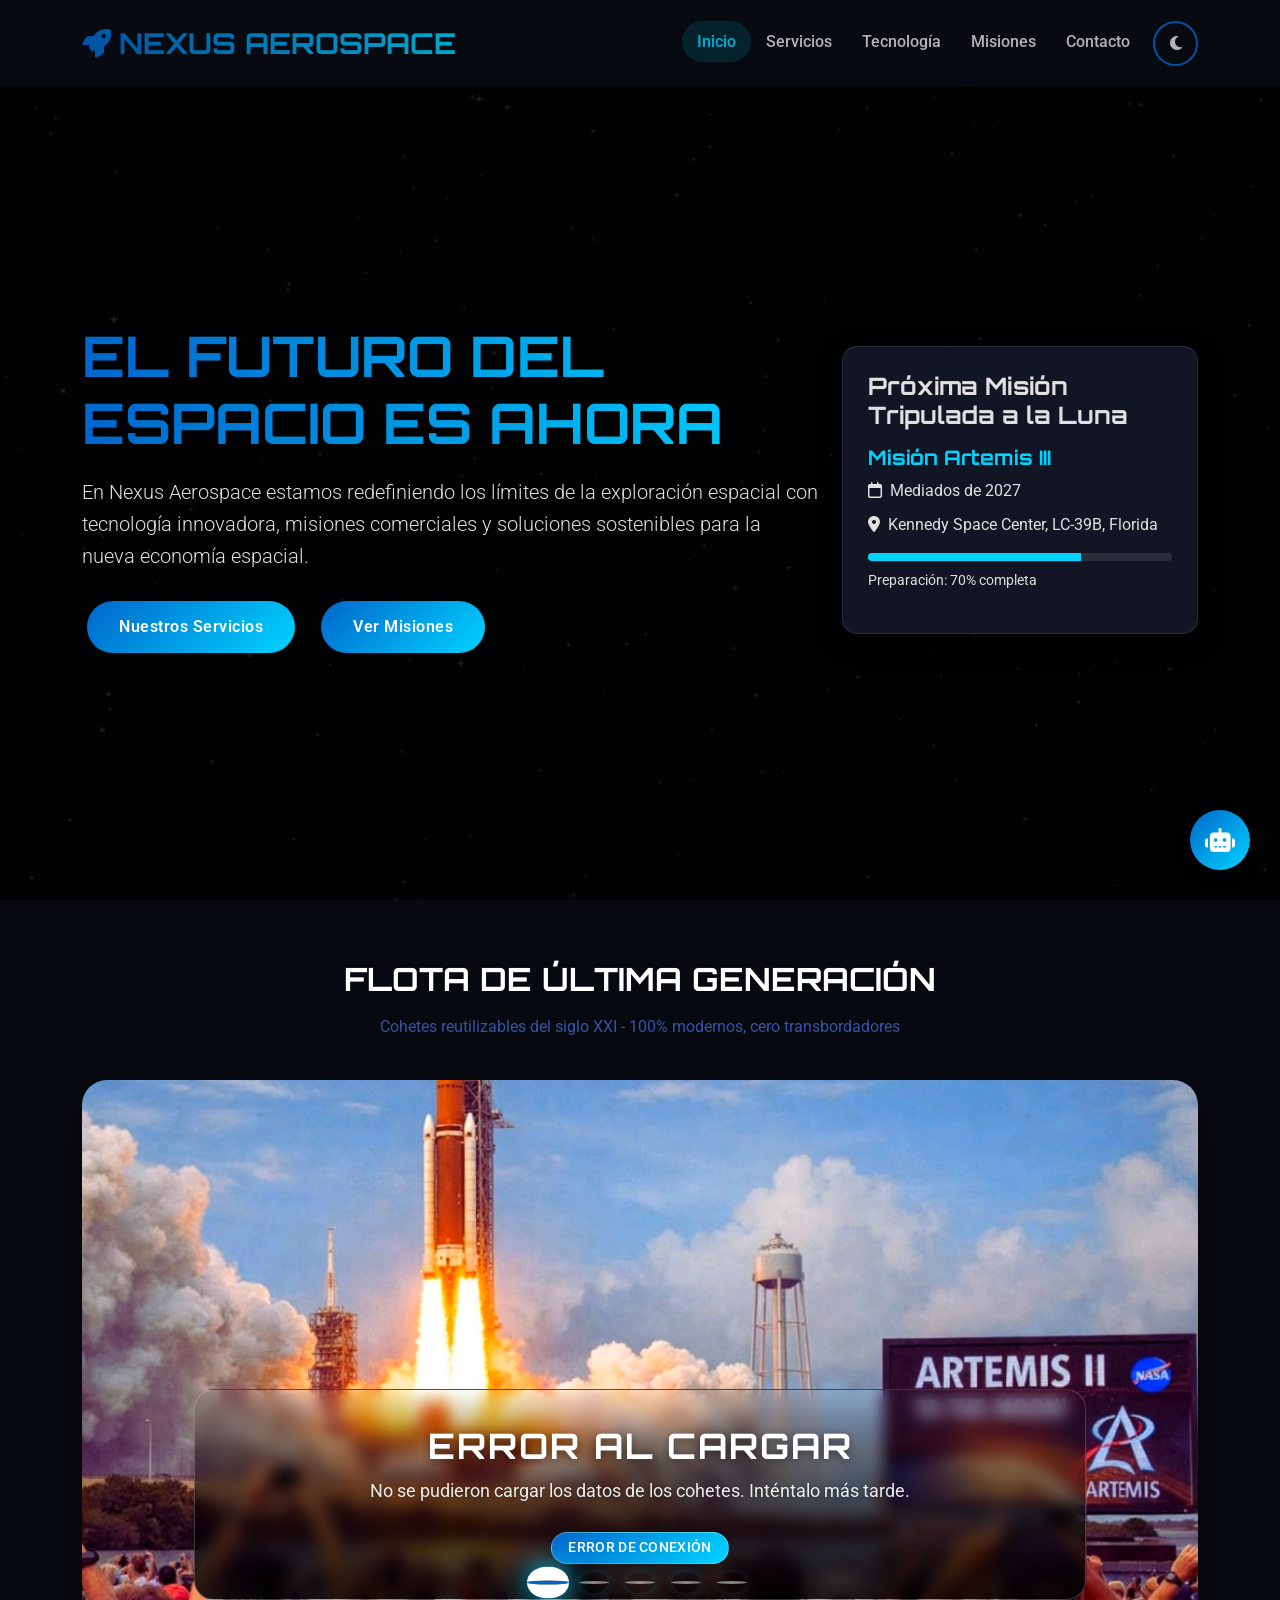
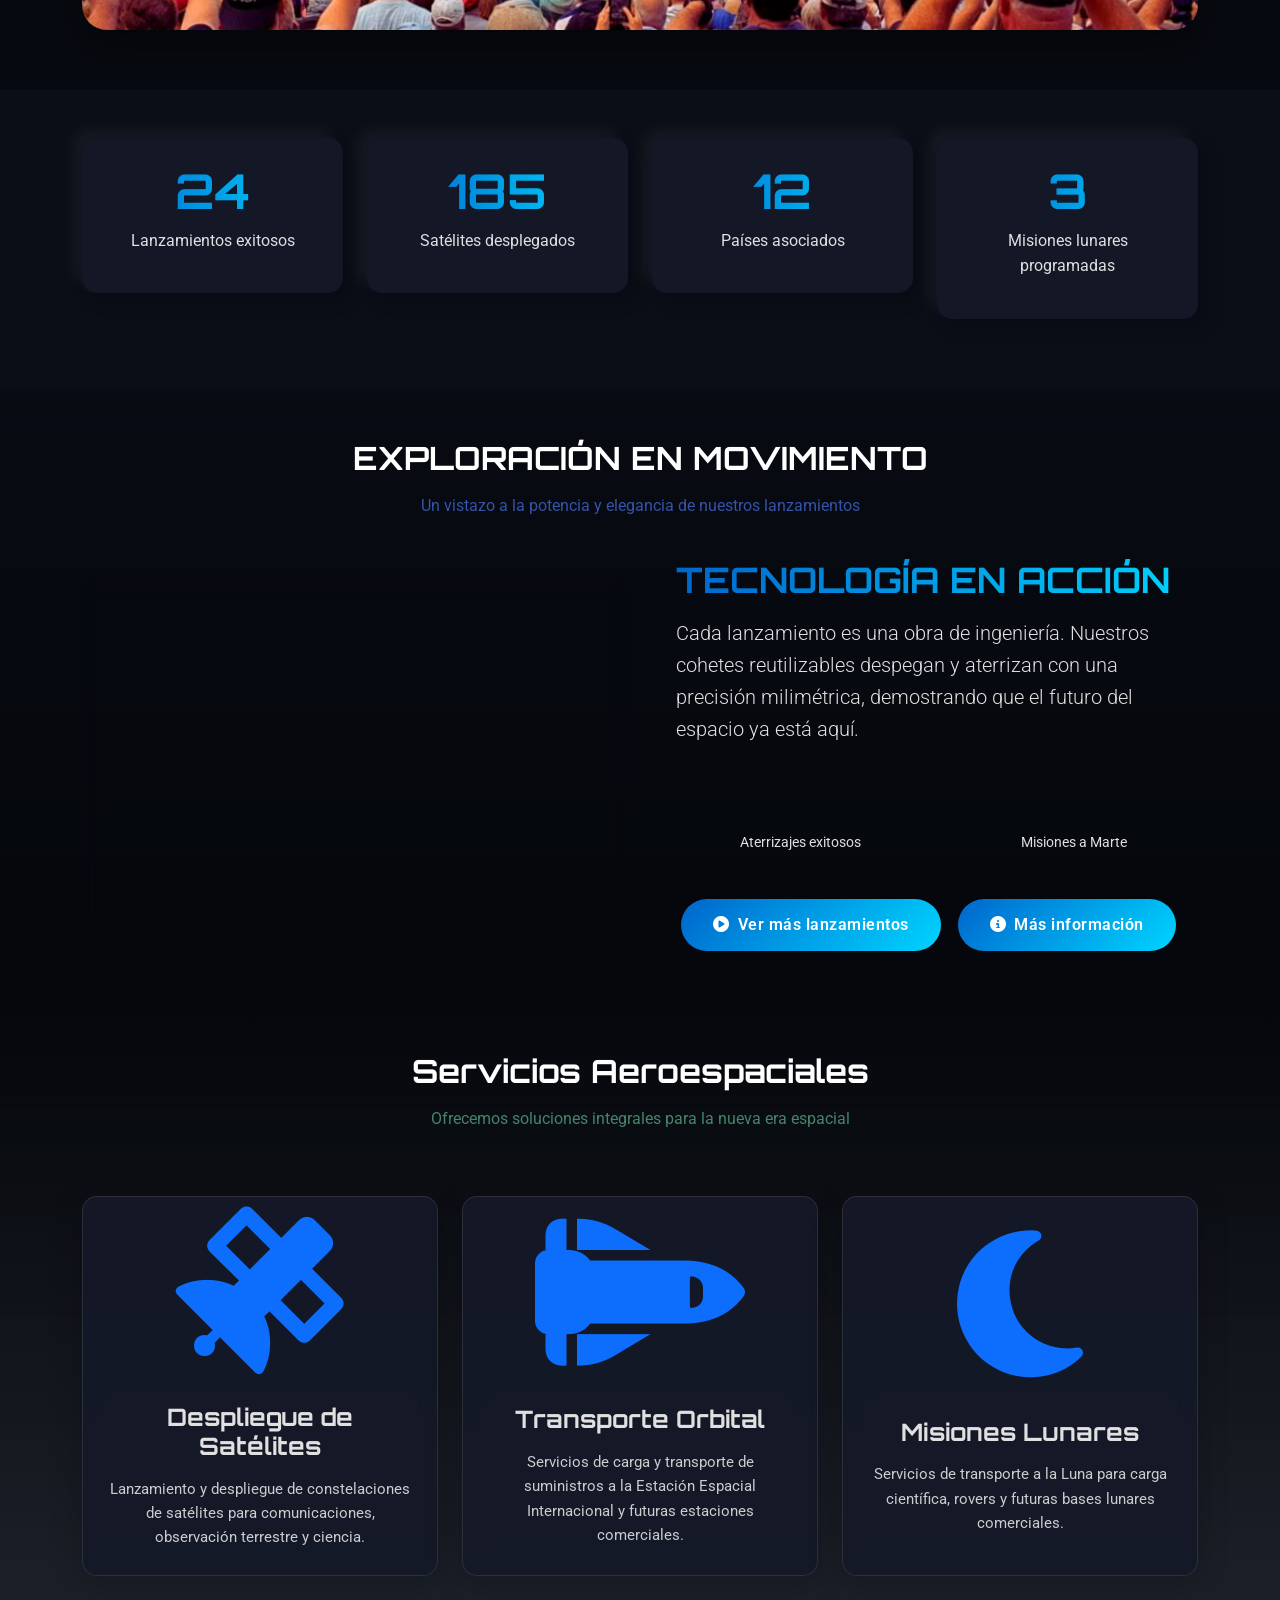
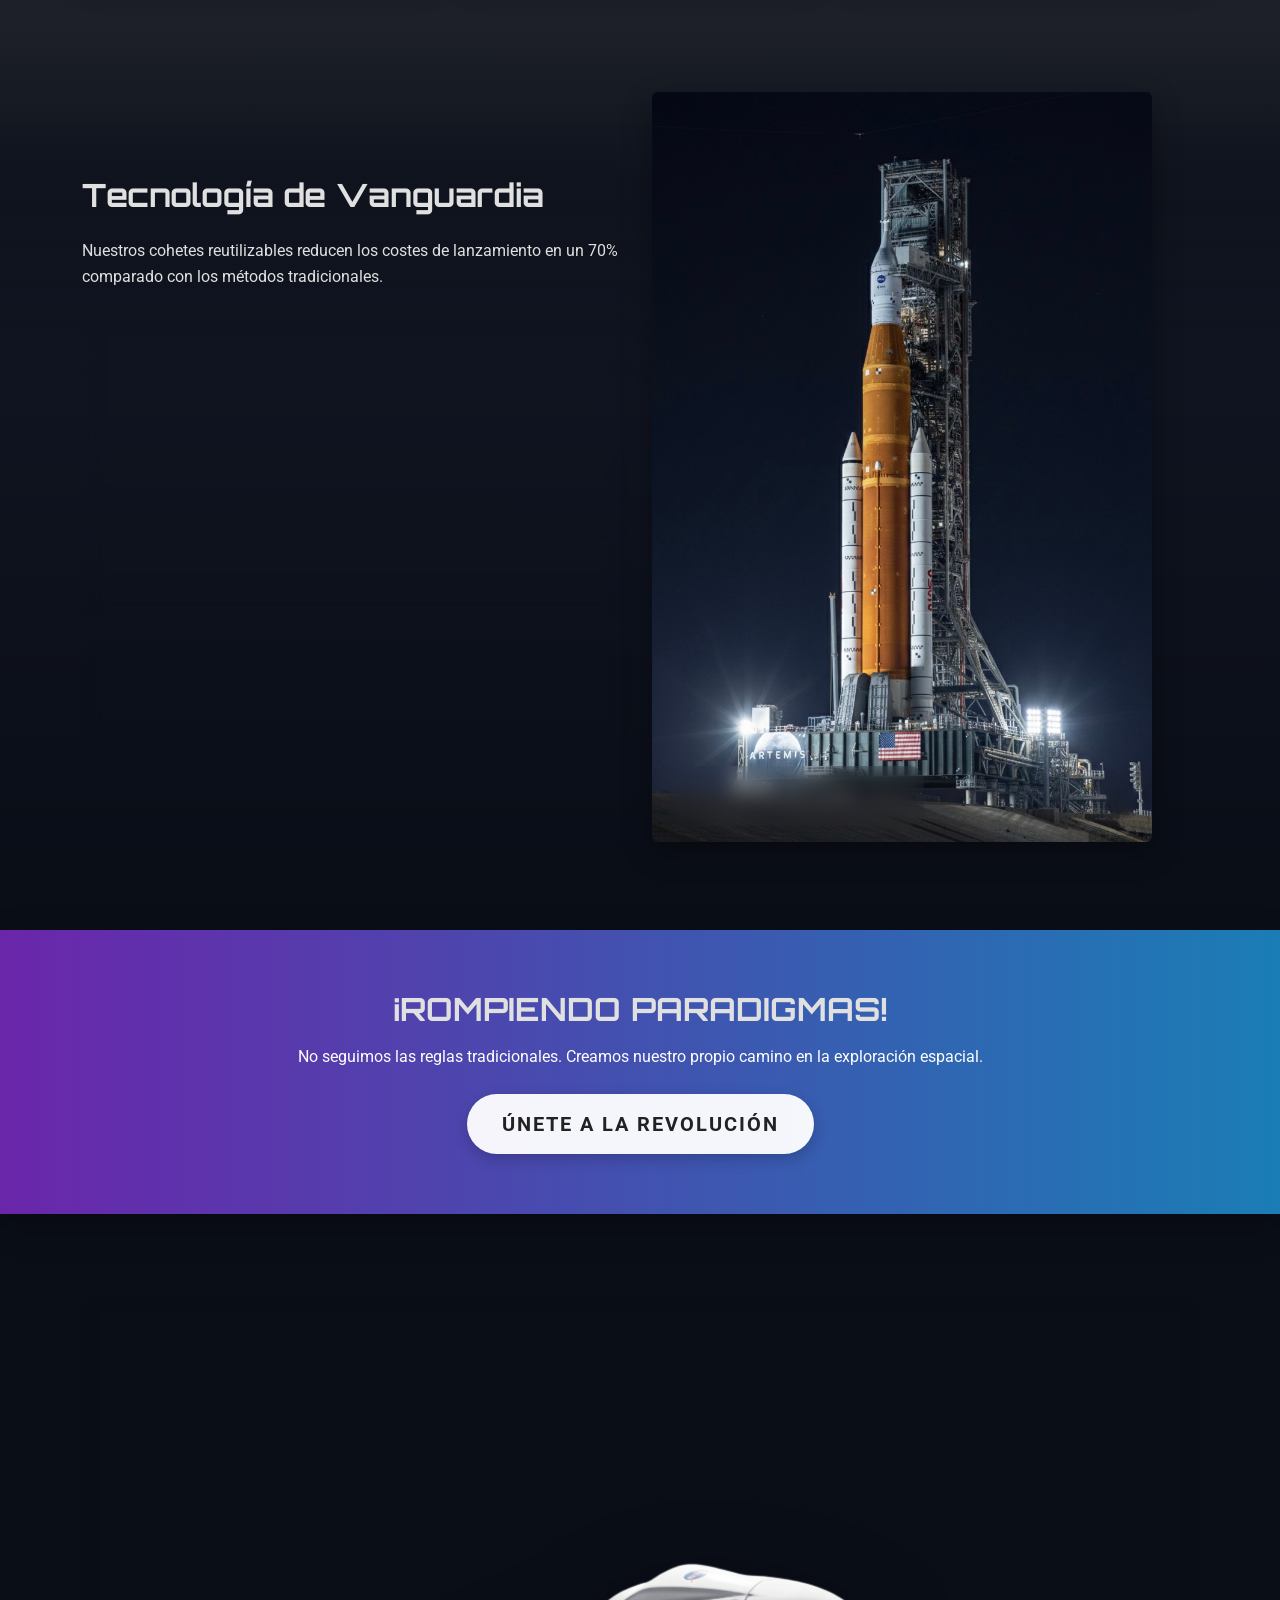
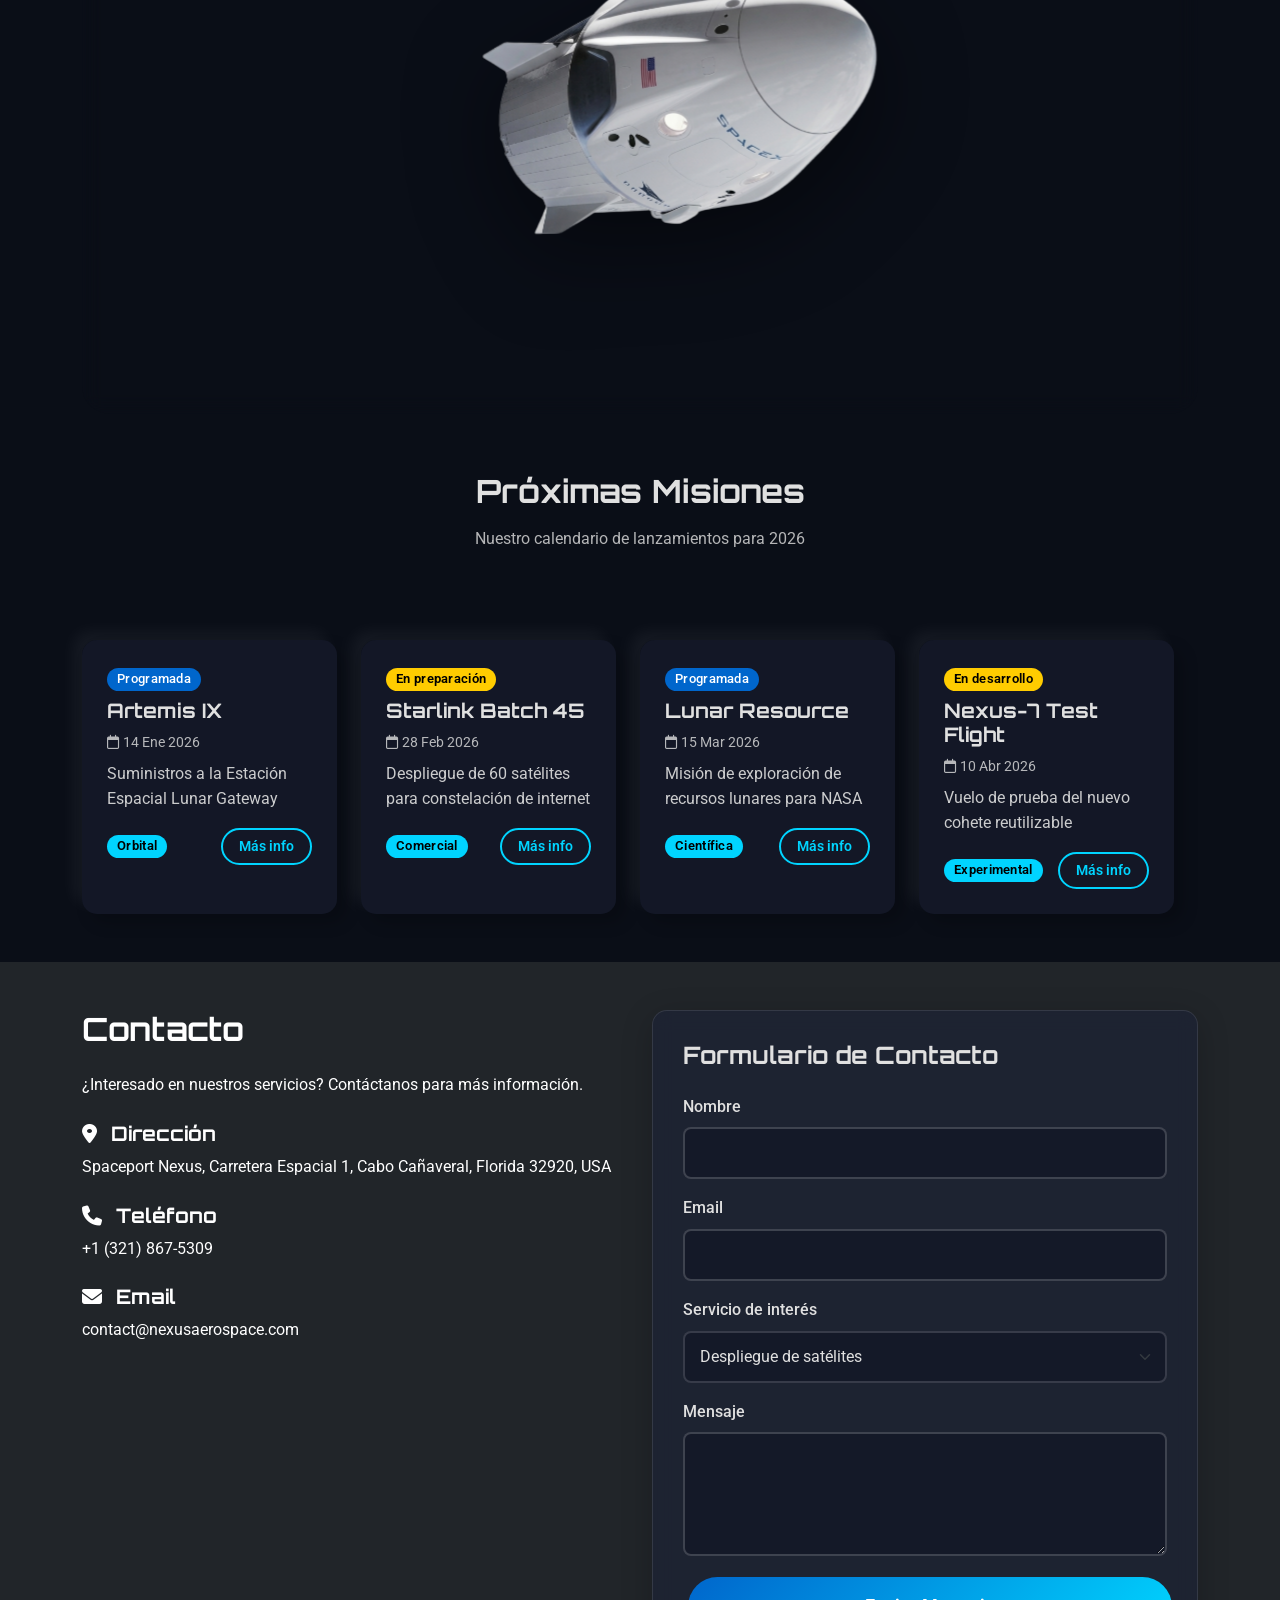
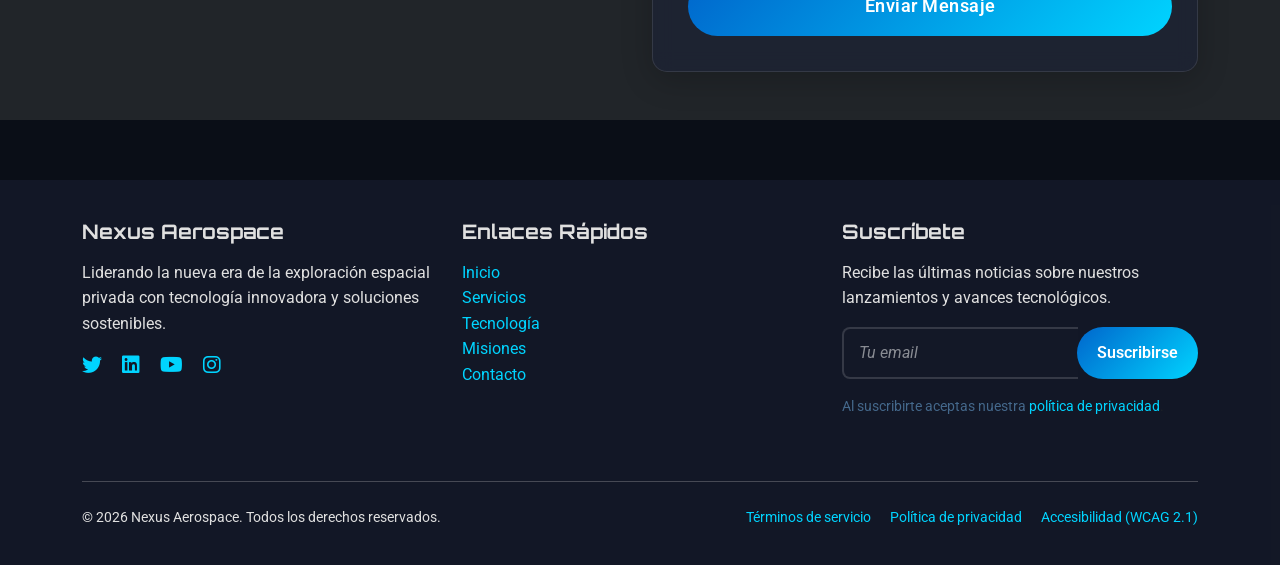
==== commit 14f724ed: "Add files via upload" ====
--- a/index.html
+++ b/index.html
@@ -1794,6 +1794,24 @@
 [data-theme="light"] .rocket-mouse-copy p,
 [data-theme="light"] .rocket-mouse-copy .text-muted {
     opacity: 0.65;
+}
+/* Todos los títulos de sección en modo claro */
+[data-theme="light"] .section-title,
+[data-theme="light"] h2.section-title,
+[data-theme="light"] .rocket-carousel-section h2,
+[data-theme="light"] .video-showcase-section h2,
+[data-theme="light"] .services-section h2,
+[data-theme="light"] #missions h2,
+[data-theme="light"] #technology h2,
+[data-theme="light"] #stats h2 {
+    color: #1a2a3a !important;
+}
+
+/* Subtítulos y textos secundarios */
+[data-theme="light"] .section-subtitle,
+[data-theme="light"] .rocket-carousel-section .text-muted,
+[data-theme="light"] .video-showcase-section .text-muted {
+    color: #4a6a7a !important;
 }
 
 
